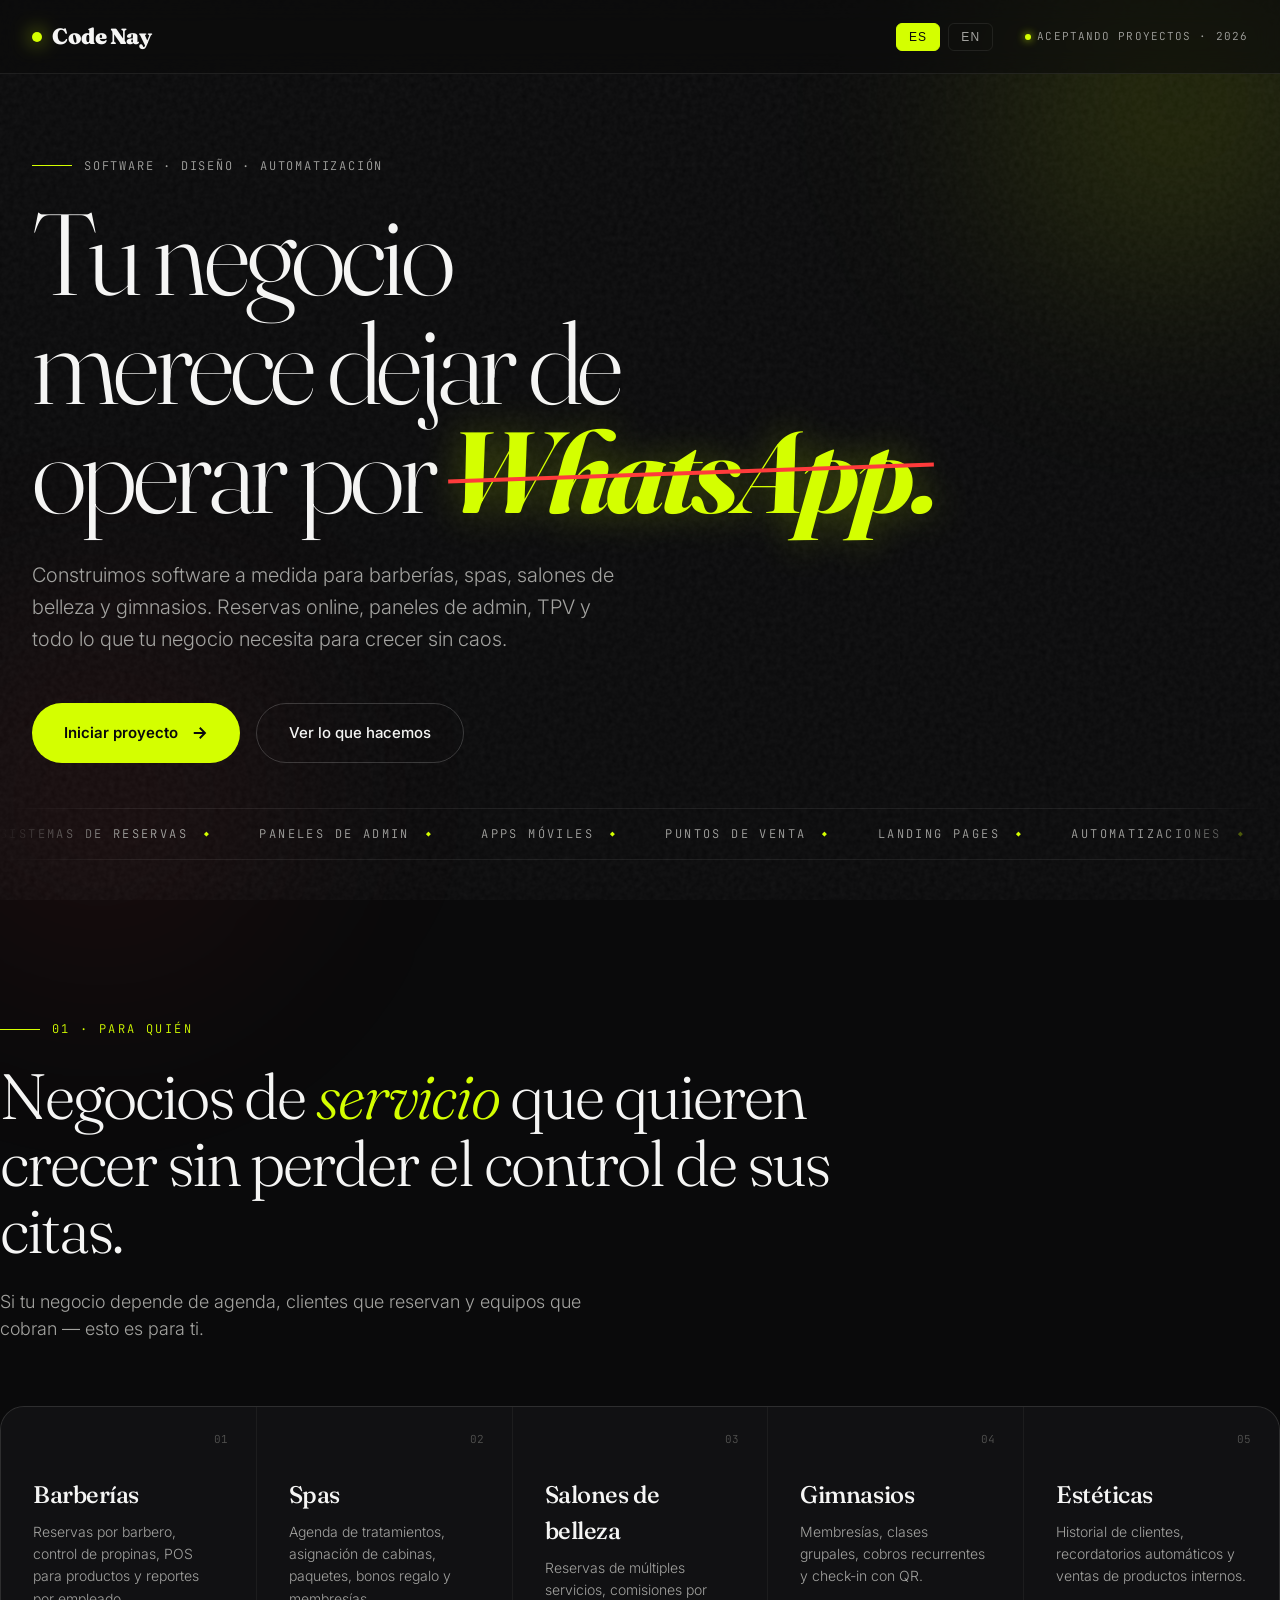
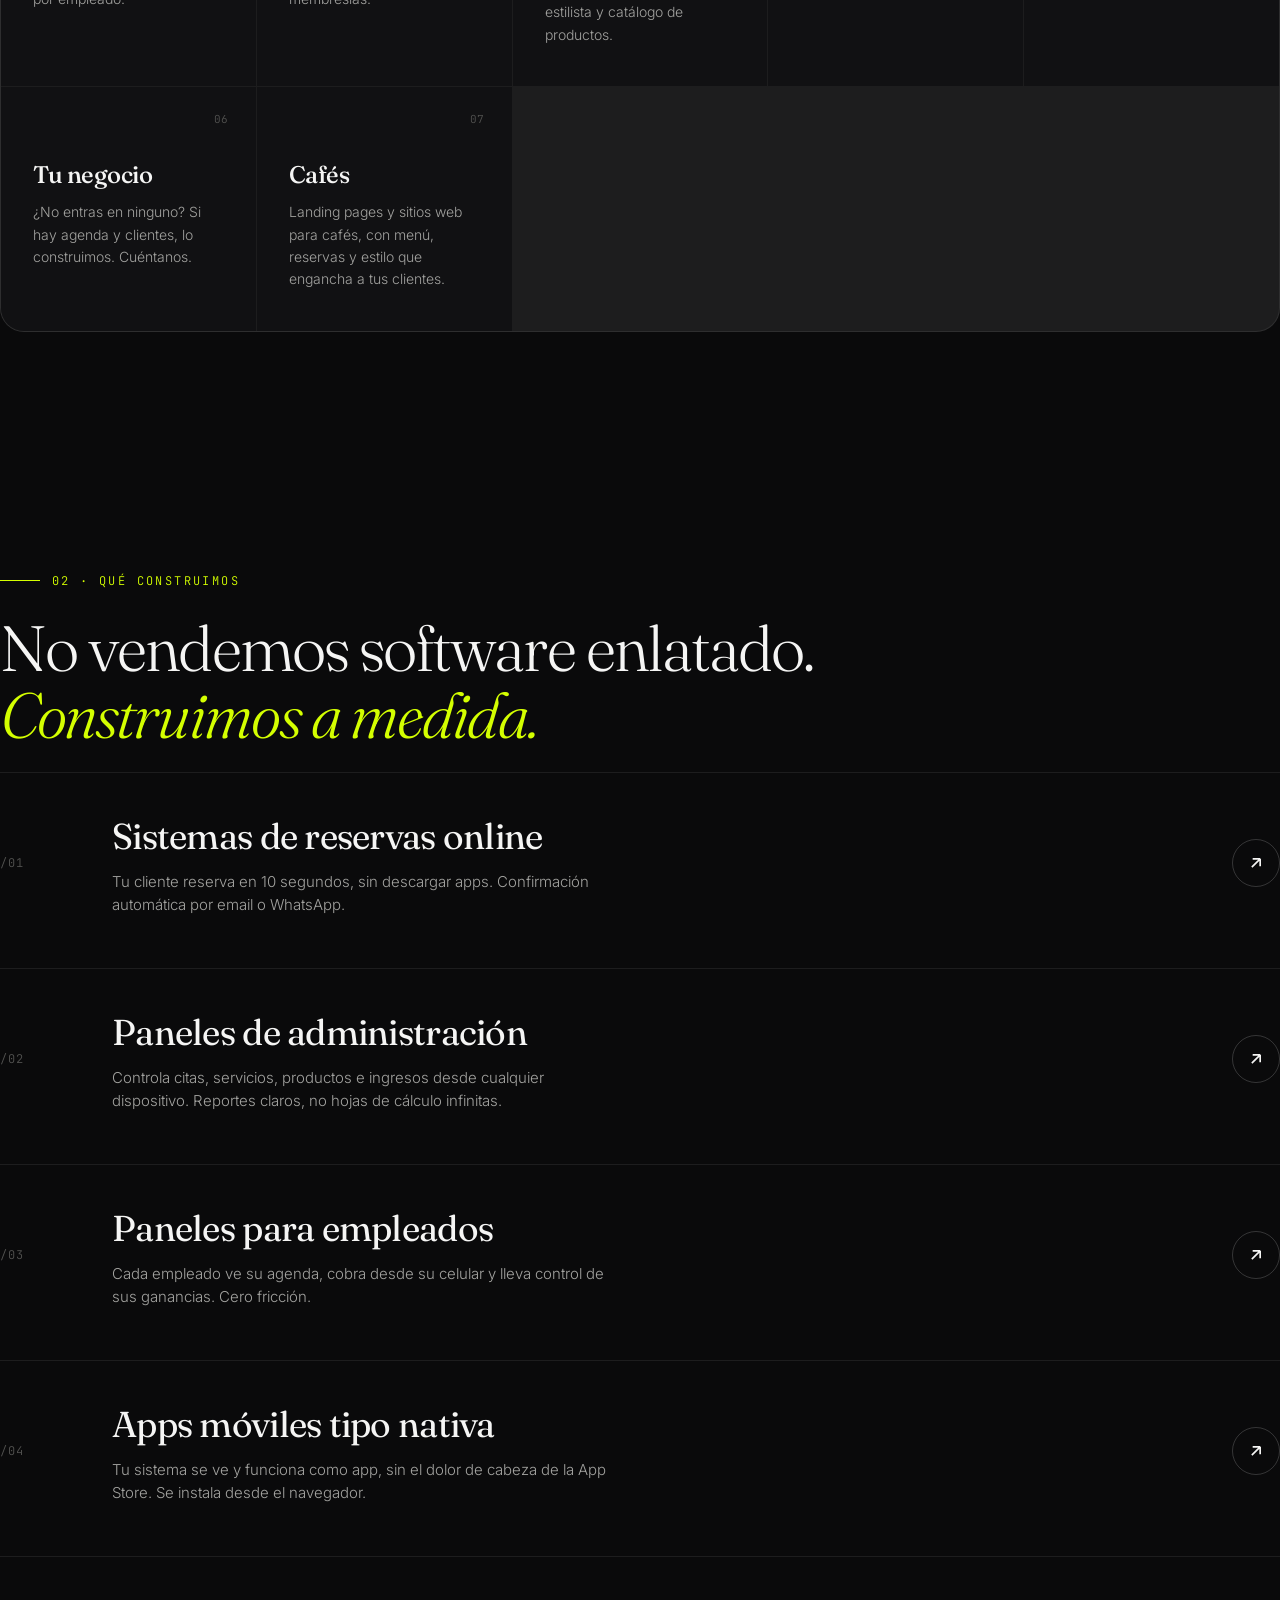
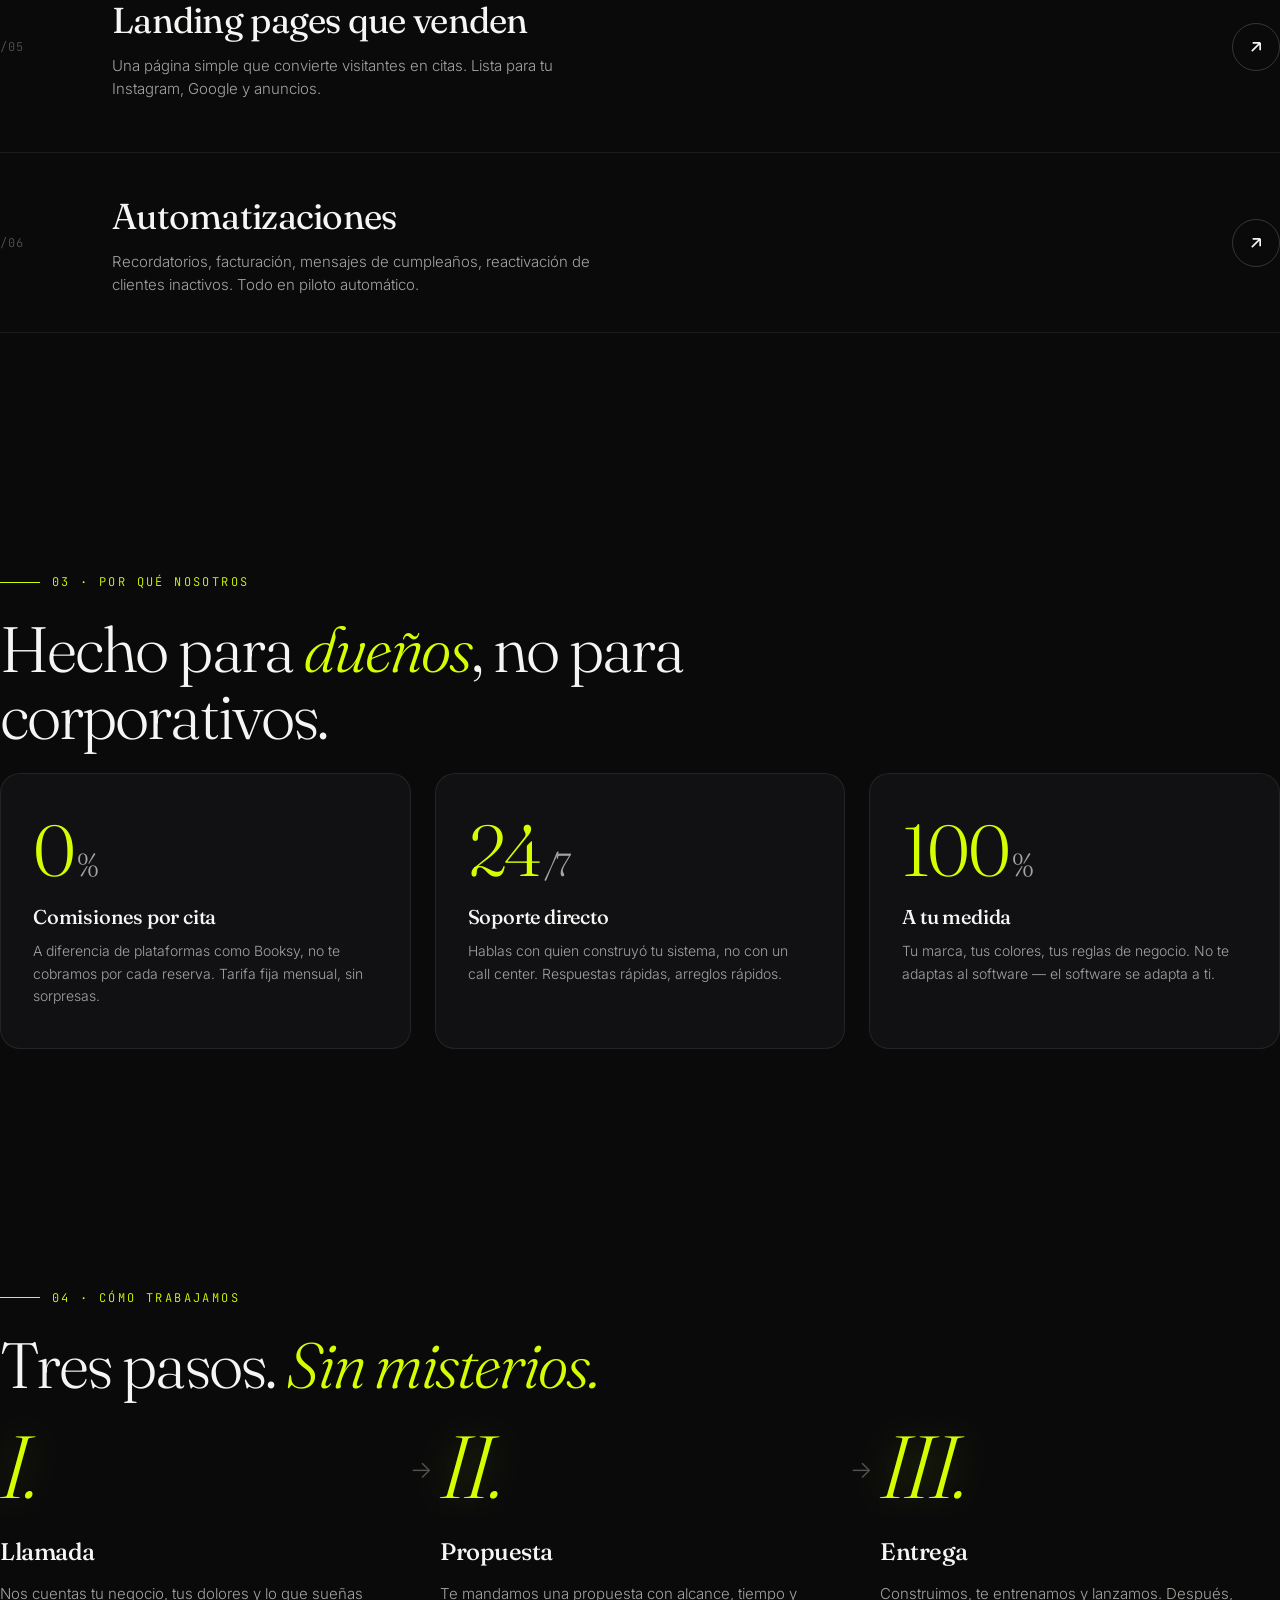
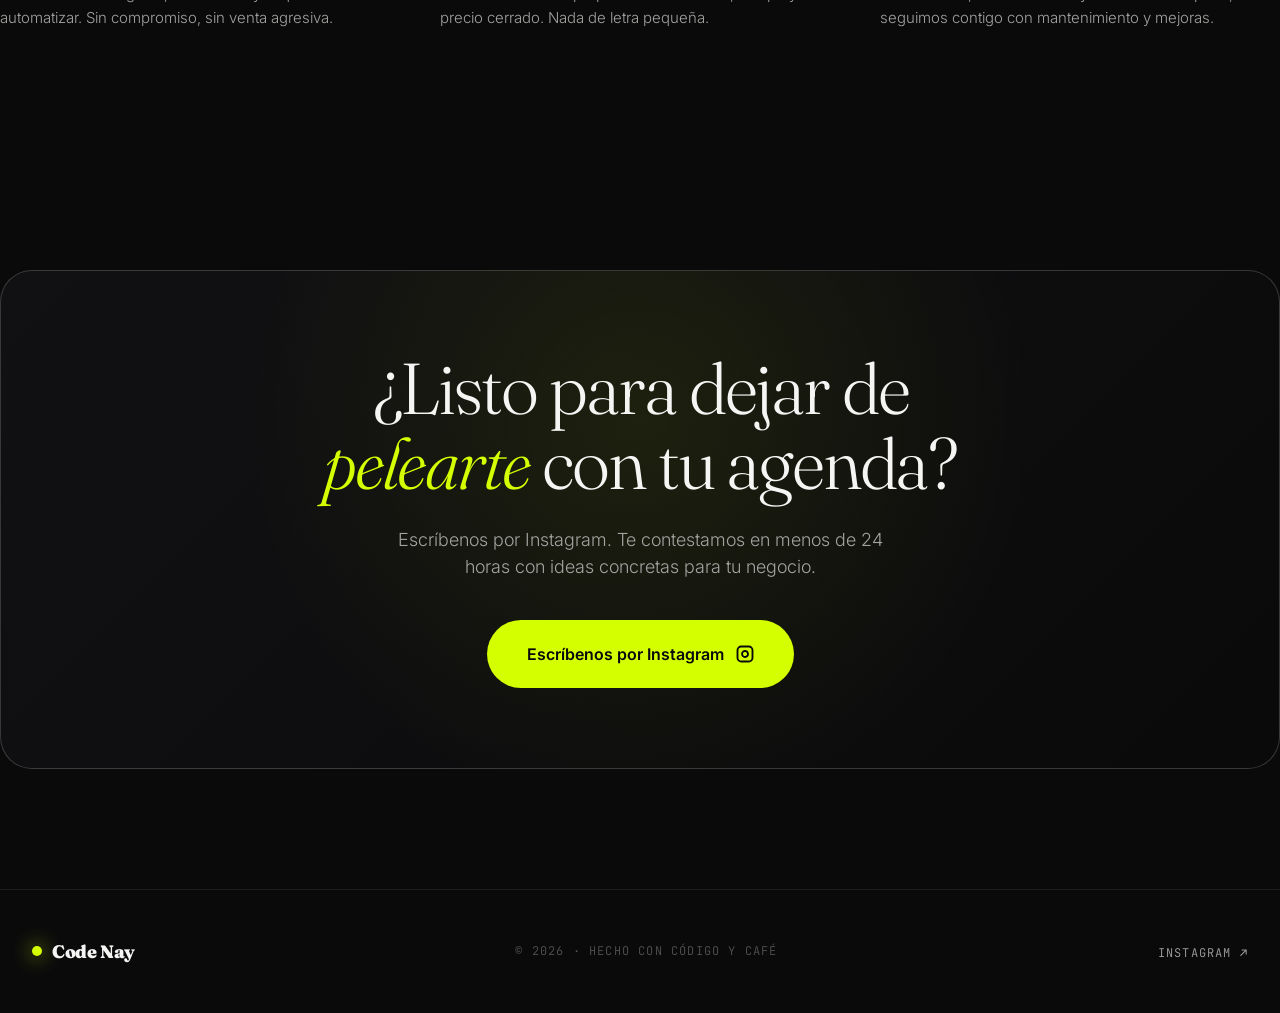
==== index.html @ f97a7787 "Agregar favicon" ====
<!DOCTYPE html>
<html lang="es">
<head>
<meta charset="UTF-8">
<meta name="viewport" content="width=device-width, initial-scale=1.0">
<meta name="description" content="Code Nay — Software a medida para barberías, spas, salones de belleza y gimnasios. Sistemas de reservas, paneles de admin y apps móviles.">
<link rel="icon" href="favicon.png" type="image/png">
<title>Code Nay — Software para tu negocio</title>

<!-- Fuentes distintivas -->
<link rel="preconnect" href="https://fonts.googleapis.com">
<link rel="preconnect" href="https://fonts.gstatic.com" crossorigin>
<link href="https://fonts.googleapis.com/css2?family=Fraunces:ital,opsz,wght@0,9..144,300;0,9..144,500;0,9..144,700;0,9..144,900;1,9..144,500&family=JetBrains+Mono:wght@400;500;700&family=Inter:wght@300;400;500;600&display=swap" rel="stylesheet">
<link rel="stylesheet" href="styles.css">
</head>
<body>

<div class="glow glow-1"></div>
<div class="glow glow-2"></div>

<!-- NAV -->
<nav>
  <div class="logo">
    <span class="logo-dot"></span>
    Code Nay
  </div>
  <div class="nav-actions">
    <div class="lang-toggle">
      <button class="lang-btn active" data-lang="es">ES</button>
      <button class="lang-btn" data-lang="en">EN</button>
    </div>
    <div class="nav-tag">
      <span class="status"></span><span data-i18n="nav.status">Aceptando proyectos</span> · 2026
    </div>
  </div>
</nav>

<!-- HERO -->
<section class="hero wrap">
  <div class="hero-meta" data-i18n="hero.meta">Software · Diseño · Automatización</div>
  <h1 data-i18n="hero.title">
    Tu negocio<br>
    merece dejar de<br>
    <span class="strike">WhatsApp</span> <em>operar por</em>
  </h1>
  <p class="hero-sub" data-i18n="hero.subtitle">
    Construimos software a medida para barberías, spas, salones de belleza y gimnasios. Reservas online, paneles de admin, TPV y todo lo que tu negocio necesita para crecer sin caos.
  </p>
  <div class="hero-cta">
    <a href="https://instagram.com/code.nay_" target="_blank" rel="noopener" class="btn-primary">
      <span data-i18n="hero.cta1">Iniciar proyecto</span>
      <svg viewBox="0 0 24 24" fill="none" stroke="currentColor" stroke-width="2.5">
        <path d="M5 12h14M13 5l7 7-7 7"/>
      </svg>
    </a>
    <a href="#services" class="btn-secondary" data-i18n="hero.cta2">
      Ver lo que hacemos
    </a>
  </div>

  <div class="ticker">
    <div class="ticker-track">
      <span data-i18n="ticker.1">Sistemas de reservas</span>
      <span data-i18n="ticker.2">Paneles de admin</span>
      <span data-i18n="ticker.3">Apps móviles</span>
      <span data-i18n="ticker.4">Puntos de venta</span>
      <span data-i18n="ticker.5">Landing pages</span>
      <span data-i18n="ticker.6">Automatizaciones</span>
      <span data-i18n="ticker.7">Integraciones</span>
      <span data-i18n="ticker.1">Sistemas de reservas</span>
      <span data-i18n="ticker.2">Paneles de admin</span>
      <span data-i18n="ticker.3">Apps móviles</span>
      <span data-i18n="ticker.4">Puntos de venta</span>
      <span data-i18n="ticker.5">Landing pages</span>
      <span data-i18n="ticker.6">Automatizaciones</span>
      <span data-i18n="ticker.7">Integraciones</span>
    </div>
  </div>
</section>

<!-- WHO WE SERVE -->
<section class="section wrap reveal" id="who">
  <div class="section-tag" data-i18n="sections.tag1">01 · Para quién</div>
  <h2 data-i18n="serve.title">Negocios de <em>servicio</em> que quieren crecer sin perder el control de sus citas.</h2>
  <p class="section-desc" data-i18n="serve.subtitle">Si tu negocio depende de agenda, clientes que reservan y equipos que cobran — esto es para ti.</p>

  <div class="serve-grid">
    <div class="serve-card">
      <div class="serve-num">01</div>
      <div class="serve-icon"></div>
      <h3 data-i18n="serve.cards.0.title">Barberías</h3>
      <p data-i18n="serve.cards.0.desc">Reservas por barbero, control de propinas, POS para productos y reportes por empleado.</p>
    </div>
    <div class="serve-card">
      <div class="serve-num">02</div>
      <div class="serve-icon"></div>
      <h3 data-i18n="serve.cards.1.title">Spas</h3>
      <p data-i18n="serve.cards.1.desc">Agenda de tratamientos, asignación de cabinas, paquetes, bonos regalo y membresías.</p>
    </div>
    <div class="serve-card">
      <div class="serve-num">03</div>
      <div class="serve-icon"></div>
      <h3 data-i18n="serve.cards.2.title">Salones de belleza</h3>
      <p data-i18n="serve.cards.2.desc">Reservas de múltiples servicios, comisiones por estilista y catálogo de productos.</p>
    </div>
    <div class="serve-card">
      <div class="serve-num">04</div>
      <div class="serve-icon"></div>
      <h3 data-i18n="serve.cards.3.title">Gimnasios</h3>
      <p data-i18n="serve.cards.3.desc">Membresías, clases grupales, cobros recurrentes y check-in con QR.</p>
    </div>
    <div class="serve-card">
      <div class="serve-num">05</div>
      <div class="serve-icon"></div>
      <h3 data-i18n="serve.cards.4.title">Estéticas</h3>
      <p data-i18n="serve.cards.4.desc">Historial de clientes, recordatorios automáticos y ventas de productos internos.</p>
    </div>
    <div class="serve-card">
      <div class="serve-num">06</div>
      <div class="serve-icon"></div>
      <h3 data-i18n="serve.cards.5.title">Tu negocio</h3>
      <p data-i18n="serve.cards.5.desc">¿No entras en ninguno? Si hay agenda y clientes, lo construimos. Cuéntanos.</p>
    </div>
    <div class="serve-card">
      <div class="serve-num">07</div>
      <div class="serve-icon"></div>
      <h3 data-i18n="serve.cards.6.title">Cafés</h3>
      <p data-i18n="serve.cards.6.desc">Landing pages y sitios web para cafés, con menú, reservas y estilo que engancha a tus clientes.</p>
    </div>
  </div>
</section>

<!-- WHAT WE BUILD -->
<section class="section wrap reveal" id="services">
  <div class="section-tag" data-i18n="sections.tag2">02 · Qué construimos</div>
  <h2 data-i18n="services.title">No vendemos software enlatado. <em>Construimos a medida.</em></h2>

  <div class="services">
    <div class="service-row">
      <div class="service-num">/01</div>
      <div class="service-content">
        <h3 data-i18n="services.items.0.title">Sistemas de reservas online</h3>
        <p data-i18n="services.items.0.desc">Tu cliente reserva en 10 segundos, sin descargar apps. Confirmación automática por email o WhatsApp.</p>
      </div>
      <div class="service-arrow">
        <svg width="20" height="20" viewBox="0 0 24 24" fill="none" stroke="currentColor" stroke-width="2"><path d="M7 17L17 7M17 7H8M17 7v9"/></svg>
      </div>
    </div>

    <div class="service-row">
      <div class="service-num">/02</div>
      <div class="service-content">
        <h3 data-i18n="services.items.1.title">Paneles de administración</h3>
        <p data-i18n="services.items.1.desc">Controla citas, servicios, productos e ingresos desde cualquier dispositivo. Reportes claros, no hojas de cálculo infinitas.</p>
      </div>
      <div class="service-arrow">
        <svg width="20" height="20" viewBox="0 0 24 24" fill="none" stroke="currentColor" stroke-width="2"><path d="M7 17L17 7M17 7H8M17 7v9"/></svg>
      </div>
    </div>

    <div class="service-row">
      <div class="service-num">/03</div>
      <div class="service-content">
        <h3 data-i18n="services.items.2.title">Paneles para empleados</h3>
        <p data-i18n="services.items.2.desc">Cada empleado ve su agenda, cobra desde su celular y lleva control de sus ganancias. Cero fricción.</p>
      </div>
      <div class="service-arrow">
        <svg width="20" height="20" viewBox="0 0 24 24" fill="none" stroke="currentColor" stroke-width="2"><path d="M7 17L17 7M17 7H8M17 7v9"/></svg>
      </div>
    </div>

    <div class="service-row">
      <div class="service-num">/04</div>
      <div class="service-content">
        <h3 data-i18n="services.items.3.title">Apps móviles tipo nativa</h3>
        <p data-i18n="services.items.3.desc">Tu sistema se ve y funciona como app, sin el dolor de cabeza de la App Store. Se instala desde el navegador.</p>
      </div>
      <div class="service-arrow">
        <svg width="20" height="20" viewBox="0 0 24 24" fill="none" stroke="currentColor" stroke-width="2"><path d="M7 17L17 7M17 7H8M17 7v9"/></svg>
      </div>
    </div>

    <div class="service-row">
      <div class="service-num">/05</div>
      <div class="service-content">
        <h3 data-i18n="services.items.4.title">Landing pages que venden</h3>
        <p data-i18n="services.items.4.desc">Una página simple que convierte visitantes en citas. Lista para tu Instagram, Google y anuncios.</p>
      </div>
      <div class="service-arrow">
        <svg width="20" height="20" viewBox="0 0 24 24" fill="none" stroke="currentColor" stroke-width="2"><path d="M7 17L17 7M17 7H8M17 7v9"/></svg>
      </div>
    </div>

    <div class="service-row">
      <div class="service-num">/06</div>
      <div class="service-content">
        <h3 data-i18n="services.items.5.title">Automatizaciones</h3>
        <p data-i18n="services.items.5.desc">Recordatorios, facturación, mensajes de cumpleaños, reactivación de clientes inactivos. Todo en piloto automático.</p>
      </div>
      <div class="service-arrow">
        <svg width="20" height="20" viewBox="0 0 24 24" fill="none" stroke="currentColor" stroke-width="2"><path d="M7 17L17 7M17 7H8M17 7v9"/></svg>
      </div>
    </div>
  </div>
</section>

<!-- WHY US -->
<section class="section wrap reveal">
  <div class="section-tag" data-i18n="sections.tag3">03 · Por qué nosotros</div>
  <h2 data-i18n="why.title">Hecho para <em>dueños</em>, no para corporativos.</h2>

  <div class="why-grid">
    <div class="why-card">
      <div class="why-stat">0<span>%</span></div>
      <h3 data-i18n="why.items.0.title">Comisiones por cita</h3>
      <p data-i18n="why.items.0.desc">A diferencia de plataformas como Booksy, no te cobramos por cada reserva. Tarifa fija mensual, sin sorpresas.</p>
    </div>
    <div class="why-card">
      <div class="why-stat">24<span>/7</span></div>
      <h3 data-i18n="why.items.1.title">Soporte directo</h3>
      <p data-i18n="why.items.1.desc">Hablas con quien construyó tu sistema, no con un call center. Respuestas rápidas, arreglos rápidos.</p>
    </div>
    <div class="why-card">
      <div class="why-stat">100<span>%</span></div>
      <h3 data-i18n="why.items.2.title">A tu medida</h3>
      <p data-i18n="why.items.2.desc">Tu marca, tus colores, tus reglas de negocio. No te adaptas al software — el software se adapta a ti.</p>
    </div>
  </div>
</section>

<!-- PROCESS -->
<section class="section wrap reveal">
  <div class="section-tag" data-i18n="sections.tag4">04 · Cómo trabajamos</div>
  <h2 data-i18n="process.title">Tres pasos. <em>Sin misterios.</em></h2>

  <div class="process">
    <div class="process-step">
      <div class="process-num">I.</div>
      <h3 data-i18n="process.items.0.title">Llamada</h3>
      <p data-i18n="process.items.0.desc">Nos cuentas tu negocio, tus dolores y lo que sueñas automatizar. Sin compromiso, sin venta agresiva.</p>
    </div>
    <div class="process-step">
      <div class="process-num">II.</div>
      <h3 data-i18n="process.items.1.title">Propuesta</h3>
      <p data-i18n="process.items.1.desc">Te mandamos una propuesta con alcance, tiempo y precio cerrado. Nada de letra pequeña.</p>
    </div>
    <div class="process-step">
      <div class="process-num">III.</div>
      <h3 data-i18n="process.items.2.title">Entrega</h3>
      <p data-i18n="process.items.2.desc">Construimos, te entrenamos y lanzamos. Después, seguimos contigo con mantenimiento y mejoras.</p>
    </div>
  </div>
</section>

<!-- CTA -->
<section class="cta-section wrap reveal">
  <div class="cta-wrap">
    <h2 data-i18n="cta.title">¿Listo para dejar de<br><em>pelearte</em> con tu agenda?</h2>
    <p data-i18n="cta.subtitle">Escríbenos por Instagram. Te contestamos en menos de 24 horas con ideas concretas para tu negocio.</p>
    <a href="https://instagram.com/code.nay_" target="_blank" rel="noopener" class="btn-primary">
      <span data-i18n="cta.button">Escríbenos por Instagram</span>
      <svg viewBox="0 0 24 24" fill="none" stroke="currentColor" stroke-width="2.5">
        <rect x="2" y="2" width="20" height="20" rx="5"/>
        <path d="M16 11.37A4 4 0 1 1 12.63 8 4 4 0 0 1 16 11.37z"/>
        <line x1="17.5" y1="6.5" x2="17.51" y2="6.5"/>
      </svg>
    </a>
  </div>
</section>

<!-- FOOTER -->
<footer>
  <div class="logo">
    <span class="logo-dot"></span>
    Code Nay
  </div>
  <div class="footer-meta" data-i18n="footer.meta">© 2026 · Hecho con código y café</div>
  <div class="footer-social">
    <a href="https://instagram.com/code.nay_" target="_blank" rel="noopener" data-i18n="footer.instagram">Instagram ↗</a>
  </div>
</footer>

<script src="translations.js"></script>

<script>
  // Scroll reveal
  const observer = new IntersectionObserver((entries) => {
    entries.forEach(entry => {
      if (entry.isIntersecting) {
        entry.target.classList.add('visible');
      }
    });
  }, { threshold: 0.1 });

  document.querySelectorAll('.reveal').forEach(el => observer.observe(el));
</script>

</body>
</html>
---- styles.css ----
:root {
  --bg: #0a0a0b;
  --bg-elev: #111113;
  --ink: #f5f5f4;
  --ink-dim: #a3a3a0;
  --ink-faint: #525250;
  --neon: #d4ff00;
  --neon-soft: #b8e000;
  --accent: #ff3b3b;
  --line: rgba(255,255,255,0.08);
  --line-strong: rgba(255,255,255,0.18);
}

* { margin: 0; padding: 0; box-sizing: border-box; }

html { scroll-behavior: smooth; }

body {
  background: var(--bg);
  color: var(--ink);
  font-family: 'Inter', sans-serif;
  font-weight: 300;
  line-height: 1.5;
  overflow-x: hidden;
  -webkit-font-smoothing: antialiased;
}

/* Noise texture overlay */
body::before {
  content: '';
  position: fixed;
  inset: 0;
  background-image: url("data:image/svg+xml,%3Csvg viewBox='0 0 200 200' xmlns='http://www.w3.org/2000/svg'%3E%3Cfilter id='n'%3E%3CfeTurbulence type='fractalNoise' baseFrequency='0.85' numOctaves='2' stitchTiles='stitch'/%3E%3CfeColorMatrix values='0 0 0 0 1 0 0 0 0 1 0 0 0 0 1 0 0 0 0.08 0'/%3E%3C/filter%3E%3Crect width='100%25' height='100%25' filter='url(%23n)'/%3E%3C/svg%3E");
  pointer-events: none;
  z-index: 1;
  opacity: 0.6;
}

/* Glow accent behind everything */
.glow {
  position: fixed;
  width: 600px;
  height: 600px;
  border-radius: 50%;
  background: radial-gradient(circle, rgba(212,255,0,0.15), transparent 70%);
  filter: blur(80px);
  z-index: 0;
  pointer-events: none;
}
.glow-1 { top: -200px; right: -200px; }
.glow-2 { bottom: -200px; left: -200px; background: radial-gradient(circle, rgba(255,59,59,0.08), transparent 70%); }

/* ============ NAV ============ */
nav {
  position: fixed;
  top: 0;
  left: 0;
  right: 0;
  padding: 20px 32px;
  display: flex;
  justify-content: space-between;
  align-items: center;
  z-index: 100;
  backdrop-filter: blur(12px);
  background: rgba(10,10,11,0.6);
  border-bottom: 1px solid var(--line);
}
.logo {
  font-family: 'Fraunces', serif;
  font-weight: 900;
  font-size: 22px;
  letter-spacing: -0.02em;
  display: flex;
  align-items: center;
  gap: 10px;
}
.logo-dot {
  width: 10px;
  height: 10px;
  background: var(--neon);
  border-radius: 50%;
  box-shadow: 0 0 20px var(--neon);
  animation: pulse 2s ease-in-out infinite;
}
@keyframes pulse {
  0%, 100% { opacity: 1; transform: scale(1); }
  50% { opacity: 0.6; transform: scale(0.85); }
}
.nav-tag {
  font-family: 'JetBrains Mono', monospace;
  font-size: 11px;
  color: var(--ink-dim);
  text-transform: uppercase;
  letter-spacing: 0.1em;
}
.nav-tag .status {
  display: inline-block;
  width: 6px;
  height: 6px;
  border-radius: 50%;
  background: var(--neon);
  margin-right: 6px;
  box-shadow: 0 0 8px var(--neon);
}
.nav-actions {
  display: flex;
  gap: 32px;
  align-items: center;
}

/* ============ CONTAINER ============ */
.wrap {
  max-width: 1280px;
  margin: 0 auto;
  padding: 0 32px;
  position: relative;
  z-index: 2;
}

/* ============ HERO ============ */
.hero {
  min-height: 100vh;
  display: flex;
  flex-direction: column;
  justify-content: center;
  padding-top: 100px;
  padding-bottom: 80px;
  position: relative;
}

.hero-meta {
  font-family: 'JetBrains Mono', monospace;
  font-size: 12px;
  color: var(--ink-dim);
  text-transform: uppercase;
  letter-spacing: 0.15em;
  margin-bottom: 24px;
  display: flex;
  align-items: center;
  gap: 12px;
  opacity: 0;
  animation: fadeUp 0.8s ease 0.1s forwards;
}
.hero-meta::before {
  content: '';
  width: 40px;
  height: 1px;
  background: var(--neon);
}

.hero h1 {
  font-family: 'Fraunces', serif;
  font-weight: 300;
  font-size: clamp(48px, 9vw, 128px);
  line-height: 0.95;
  letter-spacing: -0.04em;
  margin-bottom: 32px;
  opacity: 0;
  animation: fadeUp 0.8s ease 0.2s forwards;
}
.hero h1 em {
  font-style: italic;
  font-weight: 500;
  color: var(--neon);
  text-shadow: 0 0 40px rgba(212,255,0,0.3);
}
.hero h1 .strike {
  position: relative;
  font-weight: 700;
}
.hero h1 .strike::after {
  content: '';
  position: absolute;
  left: 0;
  right: 0;
  top: 50%;
  height: 4px;
  background: var(--accent);
  transform: rotate(-2deg);
  opacity: 0;
  animation: strike 0.6s ease 1.2s forwards;
}
@keyframes strike {
  to { opacity: 1; }
}

.hero-sub {
  font-size: clamp(16px, 1.8vw, 20px);
  color: var(--ink-dim);
  max-width: 600px;
  margin-bottom: 48px;
  line-height: 1.6;
  opacity: 0;
  animation: fadeUp 0.8s ease 0.4s forwards;
}

.hero-cta {
  display: flex;
  gap: 16px;
  flex-wrap: wrap;
  opacity: 0;
  animation: fadeUp 0.8s ease 0.6s forwards;
}

.btn-primary {
  background: var(--neon);
  color: var(--bg);
  padding: 18px 32px;
  border: none;
  font-family: 'Inter', sans-serif;
  font-weight: 600;
  font-size: 15px;
  cursor: pointer;
  text-decoration: none;
  display: inline-flex;
  align-items: center;
  gap: 12px;
  transition: all 0.3s ease;
  border-radius: 999px;
  position: relative;
  overflow: hidden;
}
.btn-primary::after {
  content: '';
  position: absolute;
  inset: 0;
  background: var(--neon-soft);
  transform: translateX(-100%);
  transition: transform 0.3s ease;
  z-index: -1;
}
.btn-primary:hover {
  box-shadow: 0 0 40px rgba(212,255,0,0.5);
  transform: translateY(-2px);
}
.btn-primary svg {
  width: 18px;
  height: 18px;
  transition: transform 0.3s;
}
.btn-primary:hover svg {
  transform: translateX(4px);
}

.btn-secondary {
  background: transparent;
  color: var(--ink);
  padding: 18px 32px;
  border: 1px solid var(--line-strong);
  font-family: 'Inter', sans-serif;
  font-weight: 500;
  font-size: 15px;
  cursor: pointer;
  text-decoration: none;
  display: inline-flex;
  align-items: center;
  gap: 10px;
  transition: all 0.3s ease;
  border-radius: 999px;
}
.btn-secondary:hover {
  border-color: var(--neon);
  color: var(--neon);
}

/* Ticker at bottom of hero */
.ticker {
  position: absolute;
  bottom: 40px;
  left: 0;
  right: 0;
  overflow: hidden;
  border-top: 1px solid var(--line);
  border-bottom: 1px solid var(--line);
  padding: 16px 0;
  font-family: 'JetBrains Mono', monospace;
  font-size: 12px;
  text-transform: uppercase;
  letter-spacing: 0.2em;
  color: var(--ink-dim);
  mask: linear-gradient(90deg, transparent, black 10%, black 90%, transparent);
}
.ticker-track {
  display: flex;
  gap: 48px;
  white-space: nowrap;
  animation: tick 40s linear infinite;
}
.ticker-track span {
  display: inline-flex;
  align-items: center;
  gap: 16px;
}
.ticker-track span::after {
  content: '◆';
  color: var(--neon);
  font-size: 8px;
}
@keyframes tick {
  to { transform: translateX(-50%); }
}

@keyframes fadeUp {
  from { opacity: 0; transform: translateY(24px); }
  to { opacity: 1; transform: translateY(0); }
}

/* ============ SECTION HEADERS ============ */
.section {
  padding: 120px 0;
  position: relative;
}
.section-tag {
  font-family: 'JetBrains Mono', monospace;
  font-size: 12px;
  color: var(--neon);
  text-transform: uppercase;
  letter-spacing: 0.2em;
  margin-bottom: 24px;
  display: flex;
  align-items: center;
  gap: 12px;
}
.section-tag::before {
  content: '';
  width: 40px;
  height: 1px;
  background: var(--neon);
}
.section h2 {
  font-family: 'Fraunces', serif;
  font-weight: 300;
  font-size: clamp(36px, 5vw, 64px);
  line-height: 1.05;
  letter-spacing: -0.03em;
  margin-bottom: 24px;
  max-width: 900px;
}
.section h2 em {
  font-style: italic;
  color: var(--neon);
}
.section-desc {
  font-size: 18px;
  color: var(--ink-dim);
  max-width: 600px;
  margin-bottom: 64px;
}

/* ============ WHO WE SERVE ============ */
.serve-grid {
  display: grid;
  grid-template-columns: repeat(auto-fit, minmax(220px, 1fr));
  gap: 1px;
  background: var(--line);
  border: 1px solid var(--line);
  border-radius: 24px;
  overflow: hidden;
}
.serve-card {
  background: var(--bg-elev);
  padding: 40px 32px;
  position: relative;
  transition: all 0.4s ease;
  cursor: default;
}
.serve-card:hover {
  background: #18181a;
}
.serve-card:hover .serve-icon {
  color: var(--neon);
  transform: scale(1.1) rotate(-5deg);
}
.serve-icon {
  font-size: 42px;
  margin-bottom: 24px;
  transition: all 0.4s ease;
  display: inline-block;
}
.serve-card h3 {
  font-family: 'Fraunces', serif;
  font-weight: 500;
  font-size: 24px;
  margin-bottom: 8px;
  letter-spacing: -0.02em;
}
.serve-card p {
  color: var(--ink-dim);
  font-size: 14px;
  line-height: 1.6;
}
.serve-num {
  position: absolute;
  top: 24px;
  right: 28px;
  font-family: 'JetBrains Mono', monospace;
  font-size: 11px;
  color: var(--ink-faint);
}

/* ============ SERVICES (what we build) ============ */
.services {
  display: grid;
  gap: 16px;
}
.service-row {
  display: grid;
  grid-template-columns: 80px 1fr auto;
  gap: 32px;
  align-items: center;
  padding: 36px 0;
  border-top: 1px solid var(--line);
  transition: all 0.3s ease;
  cursor: default;
  position: relative;
}
.service-row:last-child {
  border-bottom: 1px solid var(--line);
}
.service-row:hover {
  padding-left: 24px;
}
.service-row:hover .service-arrow {
  background: var(--neon);
  color: var(--bg);
  transform: rotate(-45deg) scale(1.1);
}
.service-row:hover h3 {
  color: var(--neon);
}
.service-num {
  font-family: 'JetBrains Mono', monospace;
  font-size: 12px;
  color: var(--ink-faint);
  letter-spacing: 0.1em;
}
.service-content h3 {
  font-family: 'Fraunces', serif;
  font-weight: 400;
  font-size: clamp(24px, 3vw, 36px);
  letter-spacing: -0.02em;
  margin-bottom: 8px;
  transition: color 0.3s ease;
}
.service-content p {
  color: var(--ink-dim);
  font-size: 15px;
  max-width: 500px;
}
.service-arrow {
  width: 48px;
  height: 48px;
  border: 1px solid var(--line-strong);
  border-radius: 50%;
  display: flex;
  align-items: center;
  justify-content: center;
  transition: all 0.3s ease;
  color: var(--ink);
  flex-shrink: 0;
}

/* ============ WHY US ============ */
.why-grid {
  display: grid;
  grid-template-columns: repeat(auto-fit, minmax(280px, 1fr));
  gap: 24px;
}
.why-card {
  background: var(--bg-elev);
  border: 1px solid var(--line);
  border-radius: 20px;
  padding: 40px 32px;
  transition: all 0.4s ease;
  position: relative;
  overflow: hidden;
}
.why-card::before {
  content: '';
  position: absolute;
  top: -50%;
  right: -50%;
  width: 100%;
  height: 100%;
  background: radial-gradient(circle, rgba(212,255,0,0.1), transparent 70%);
  opacity: 0;
  transition: opacity 0.4s ease;
}
.why-card:hover {
  border-color: var(--neon);
  transform: translateY(-4px);
}
.why-card:hover::before {
  opacity: 1;
}
.why-stat {
  font-family: 'Fraunces', serif;
  font-weight: 300;
  font-size: 72px;
  line-height: 1;
  letter-spacing: -0.04em;
  color: var(--neon);
  margin-bottom: 16px;
  position: relative;
  z-index: 1;
}
.why-stat span {
  font-size: 32px;
  color: var(--ink-dim);
  margin-left: 4px;
}
.why-card h3 {
  font-family: 'Fraunces', serif;
  font-weight: 500;
  font-size: 20px;
  margin-bottom: 8px;
  letter-spacing: -0.01em;
  position: relative;
  z-index: 1;
}
.why-card p {
  color: var(--ink-dim);
  font-size: 14px;
  line-height: 1.6;
  position: relative;
  z-index: 1;
}

/* ============ PROCESS ============ */
.process {
  display: grid;
  grid-template-columns: repeat(auto-fit, minmax(260px, 1fr));
  gap: 40px;
  position: relative;
}
.process-step {
  position: relative;
}
.process-num {
  font-family: 'Fraunces', serif;
  font-weight: 300;
  font-style: italic;
  font-size: 88px;
  color: var(--neon);
  line-height: 1;
  margin-bottom: 24px;
  letter-spacing: -0.04em;
  text-shadow: 0 0 40px rgba(212,255,0,0.3);
}
.process-step h3 {
  font-family: 'Fraunces', serif;
  font-weight: 500;
  font-size: 24px;
  margin-bottom: 12px;
  letter-spacing: -0.02em;
}
.process-step p {
  color: var(--ink-dim);
  font-size: 15px;
  line-height: 1.6;
}
.process-step::after {
  content: '→';
  position: absolute;
  right: -32px;
  top: 30px;
  color: var(--ink-faint);
  font-size: 24px;
}
.process-step:last-child::after { display: none; }

/* ============ CTA ============ */
.cta-section {
  padding: 120px 0;
  text-align: center;
  position: relative;
}
.cta-wrap {
  background: linear-gradient(135deg, var(--bg-elev), var(--bg));
  border: 1px solid var(--line-strong);
  border-radius: 32px;
  padding: 80px 40px;
  position: relative;
  overflow: hidden;
}
.cta-wrap::before {
  content: '';
  position: absolute;
  top: -50%;
  left: 50%;
  transform: translateX(-50%);
  width: 800px;
  height: 800px;
  background: radial-gradient(circle, rgba(212,255,0,0.08), transparent 70%);
  pointer-events: none;
}
.cta-wrap h2 {
  font-family: 'Fraunces', serif;
  font-weight: 300;
  font-size: clamp(36px, 6vw, 72px);
  line-height: 1.05;
  letter-spacing: -0.03em;
  margin-bottom: 24px;
  position: relative;
}
.cta-wrap h2 em {
  font-style: italic;
  color: var(--neon);
}
.cta-wrap p {
  color: var(--ink-dim);
  font-size: 18px;
  max-width: 500px;
  margin: 0 auto 40px;
  position: relative;
}
.cta-wrap .btn-primary {
  position: relative;
  font-size: 16px;
  padding: 22px 40px;
}

/* ============ FOOTER ============ */
footer {
  border-top: 1px solid var(--line);
  padding: 48px 32px;
  display: flex;
  justify-content: space-between;
  align-items: center;
  flex-wrap: wrap;
  gap: 24px;
  position: relative;
  z-index: 2;
}
footer .logo {
  font-size: 18px;
}
.footer-meta {
  font-family: 'JetBrains Mono', monospace;
  font-size: 12px;
  color: var(--ink-faint);
  text-transform: uppercase;
  letter-spacing: 0.1em;
}
.footer-social a {
  color: var(--ink-dim);
  text-decoration: none;
  font-family: 'JetBrains Mono', monospace;
  font-size: 12px;
  text-transform: uppercase;
  letter-spacing: 0.1em;
  transition: color 0.3s ease;
}
.footer-social a:hover {
  color: var(--neon);
}

/* ============ RESPONSIVE ============ */
@media (max-width: 768px) {
  nav { padding: 16px 20px; }
  .nav-tag { display: none; }
  .wrap { padding: 0 20px; }
  .section { padding: 80px 0; }
  .hero { padding-top: 80px; }
  .hero-cta { flex-direction: column; align-items: stretch; }
  .btn-primary, .btn-secondary { justify-content: center; }
  .ticker { display: none; }
  .service-row {
    grid-template-columns: 1fr auto;
    gap: 16px;
  }
  .service-num { display: none; }
  .service-row:hover { padding-left: 0; }
  .process-step::after { display: none; }
  .cta-wrap { padding: 60px 24px; }
  footer { flex-direction: column; text-align: center; }
}

/* Scroll reveal */
.reveal {
  opacity: 0;
  transform: translateY(40px);
  transition: opacity 0.8s ease, transform 0.8s ease;
}
.reveal.visible {
  opacity: 1;
  transform: translateY(0);
}

/* ============ LANGUAGE TOGGLE ============ */
.lang-toggle {
  display: flex;
  gap: 8px;
  align-items: center;
}
.lang-btn {
  padding: 6px 12px;
  border: 1px solid var(--line);
  background: transparent;
  color: var(--ink-dim);
  border-radius: 6px;
  cursor: pointer;
  font-size: 12px;
  font-weight: 500;
  text-transform: uppercase;
  letter-spacing: 0.1em;
  transition: all 0.3s ease;
}
.lang-btn:hover {
  border-color: var(--ink);
  color: var(--ink);
}
.lang-btn.active {
  background: var(--neon);
  color: var(--bg);
  border-color: var(--neon);
}
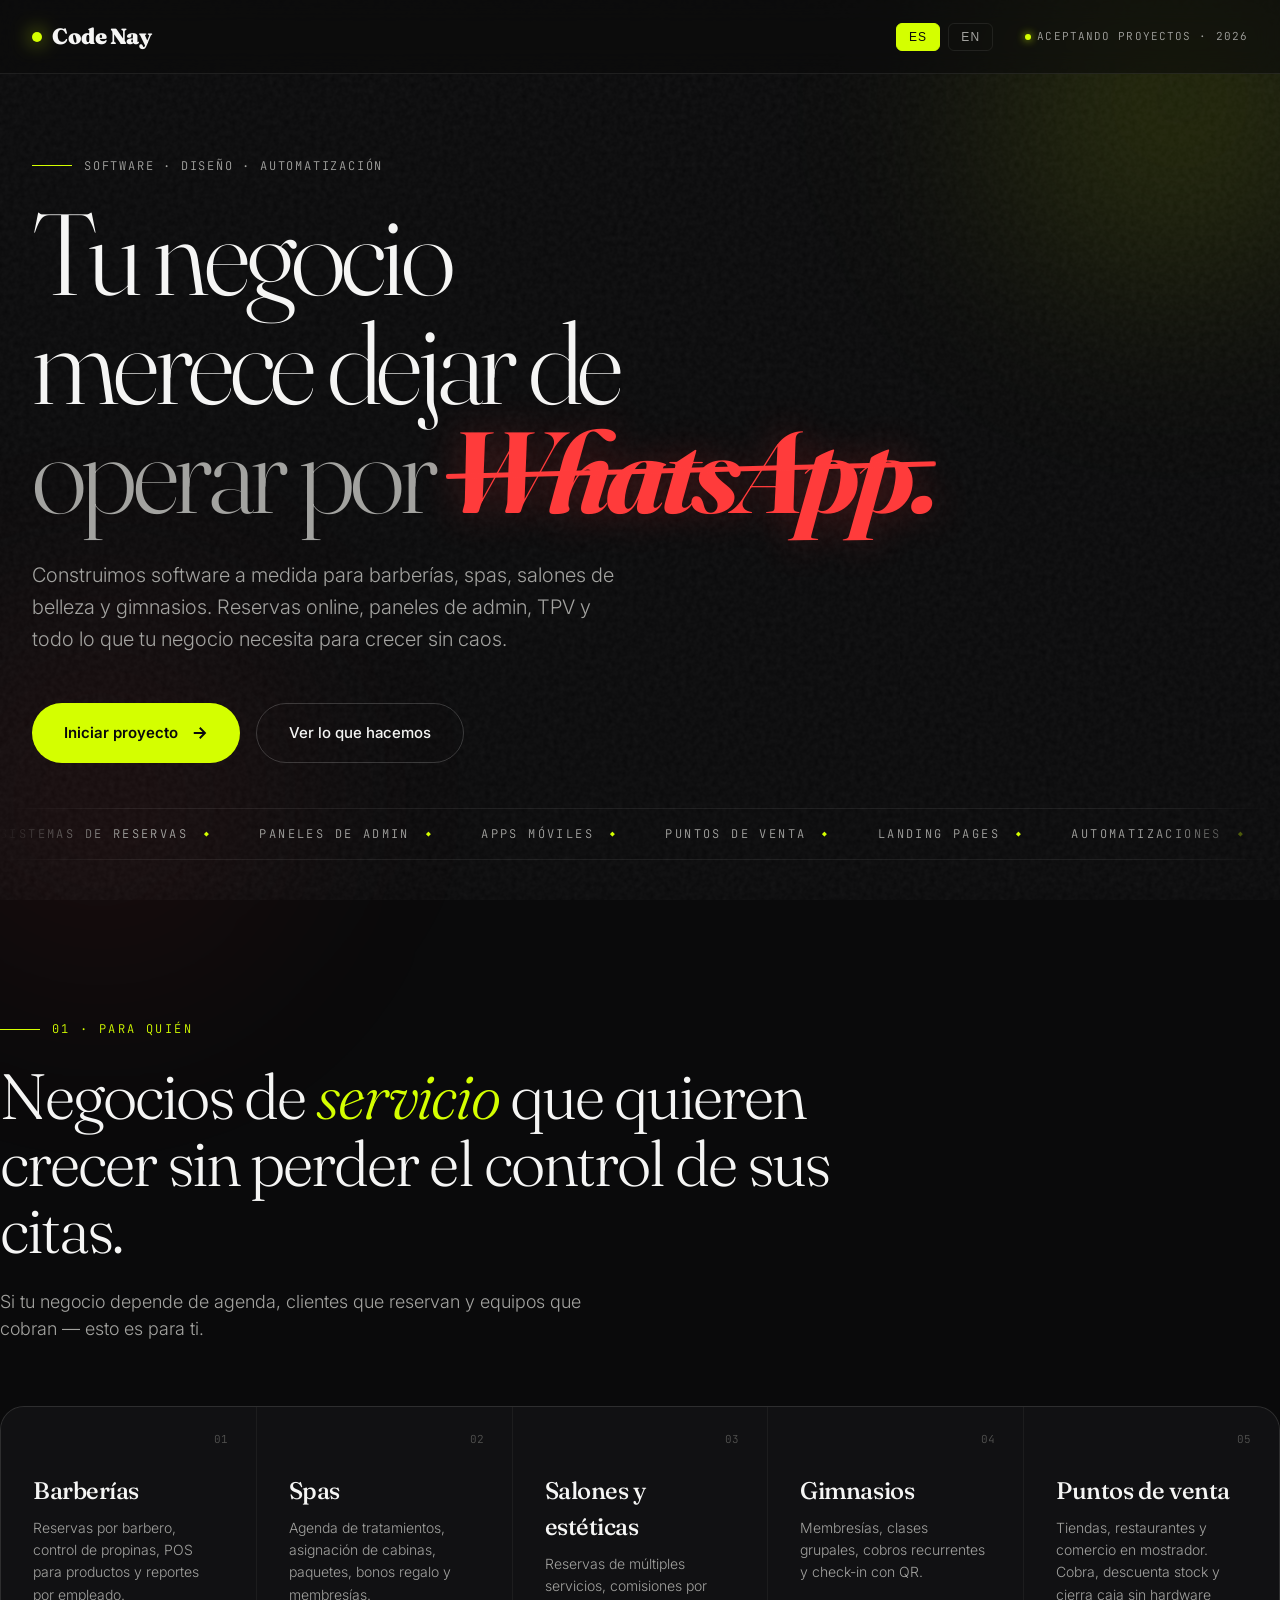
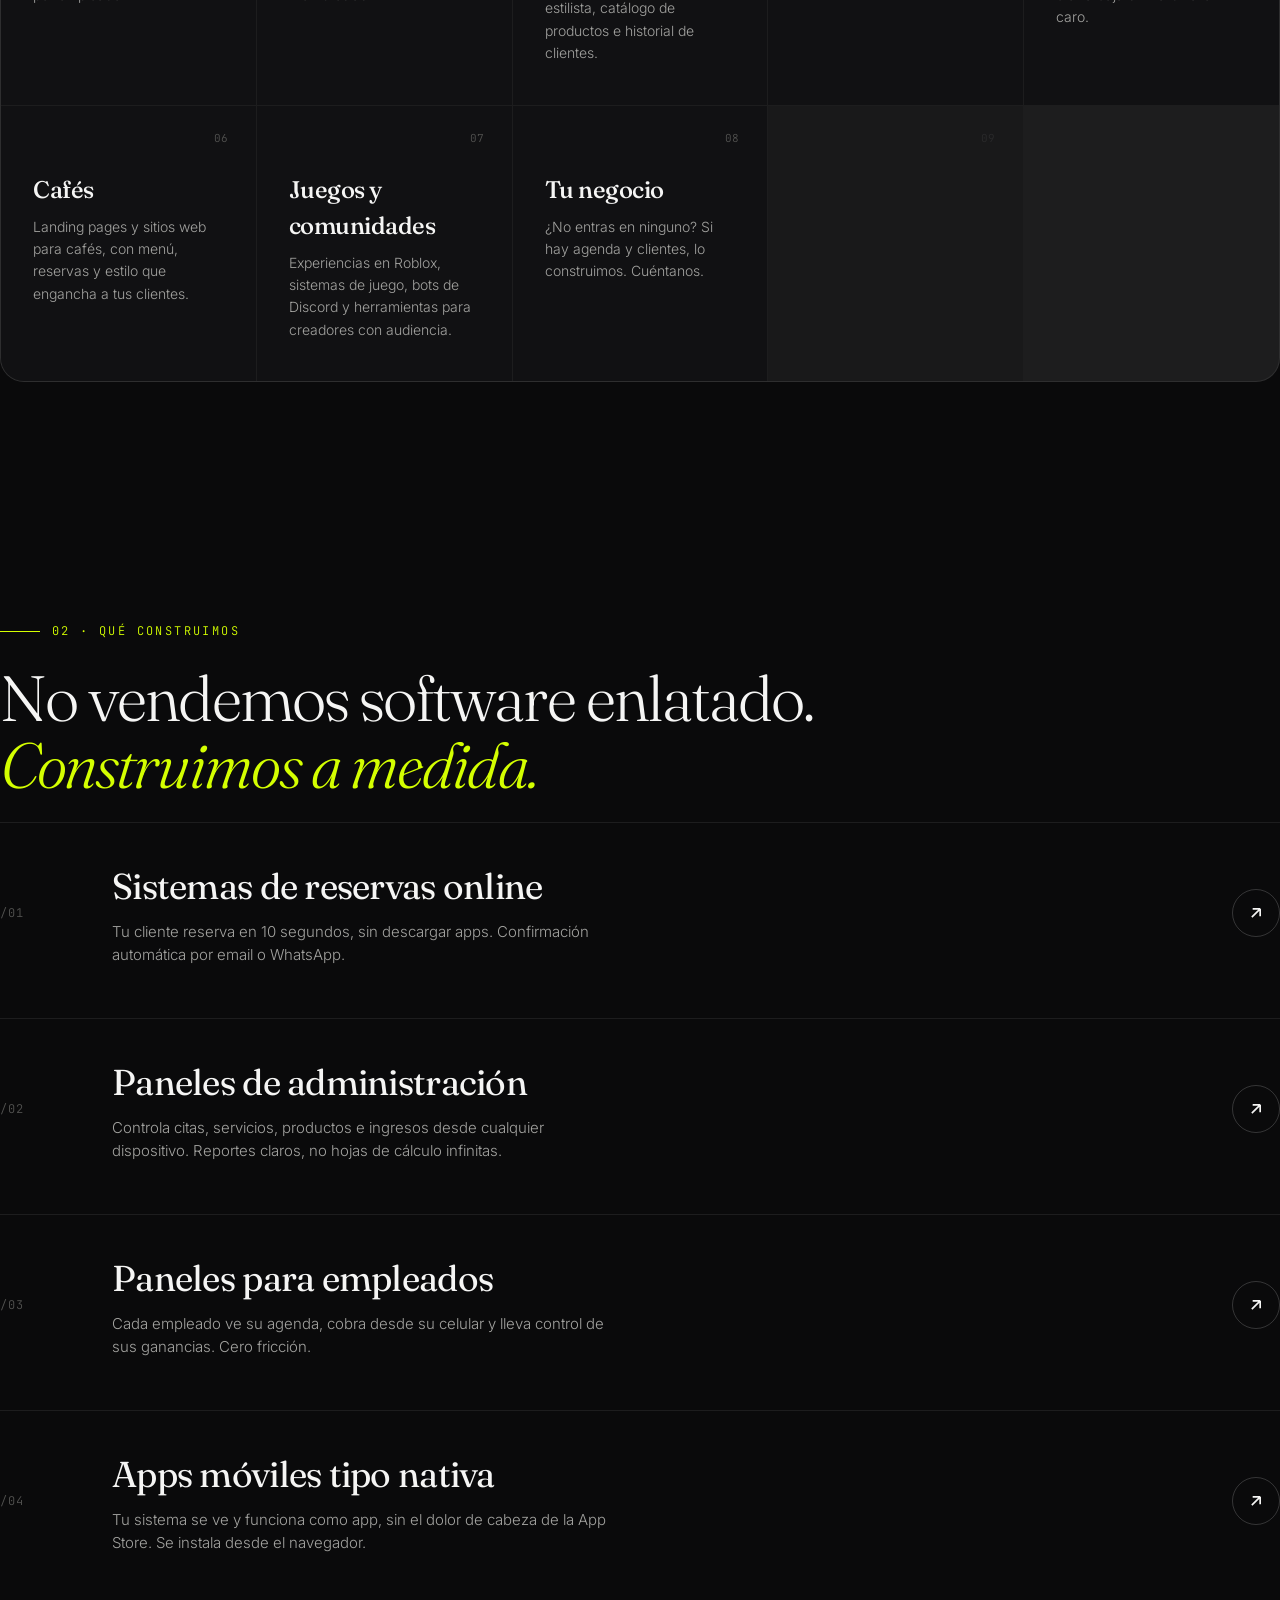
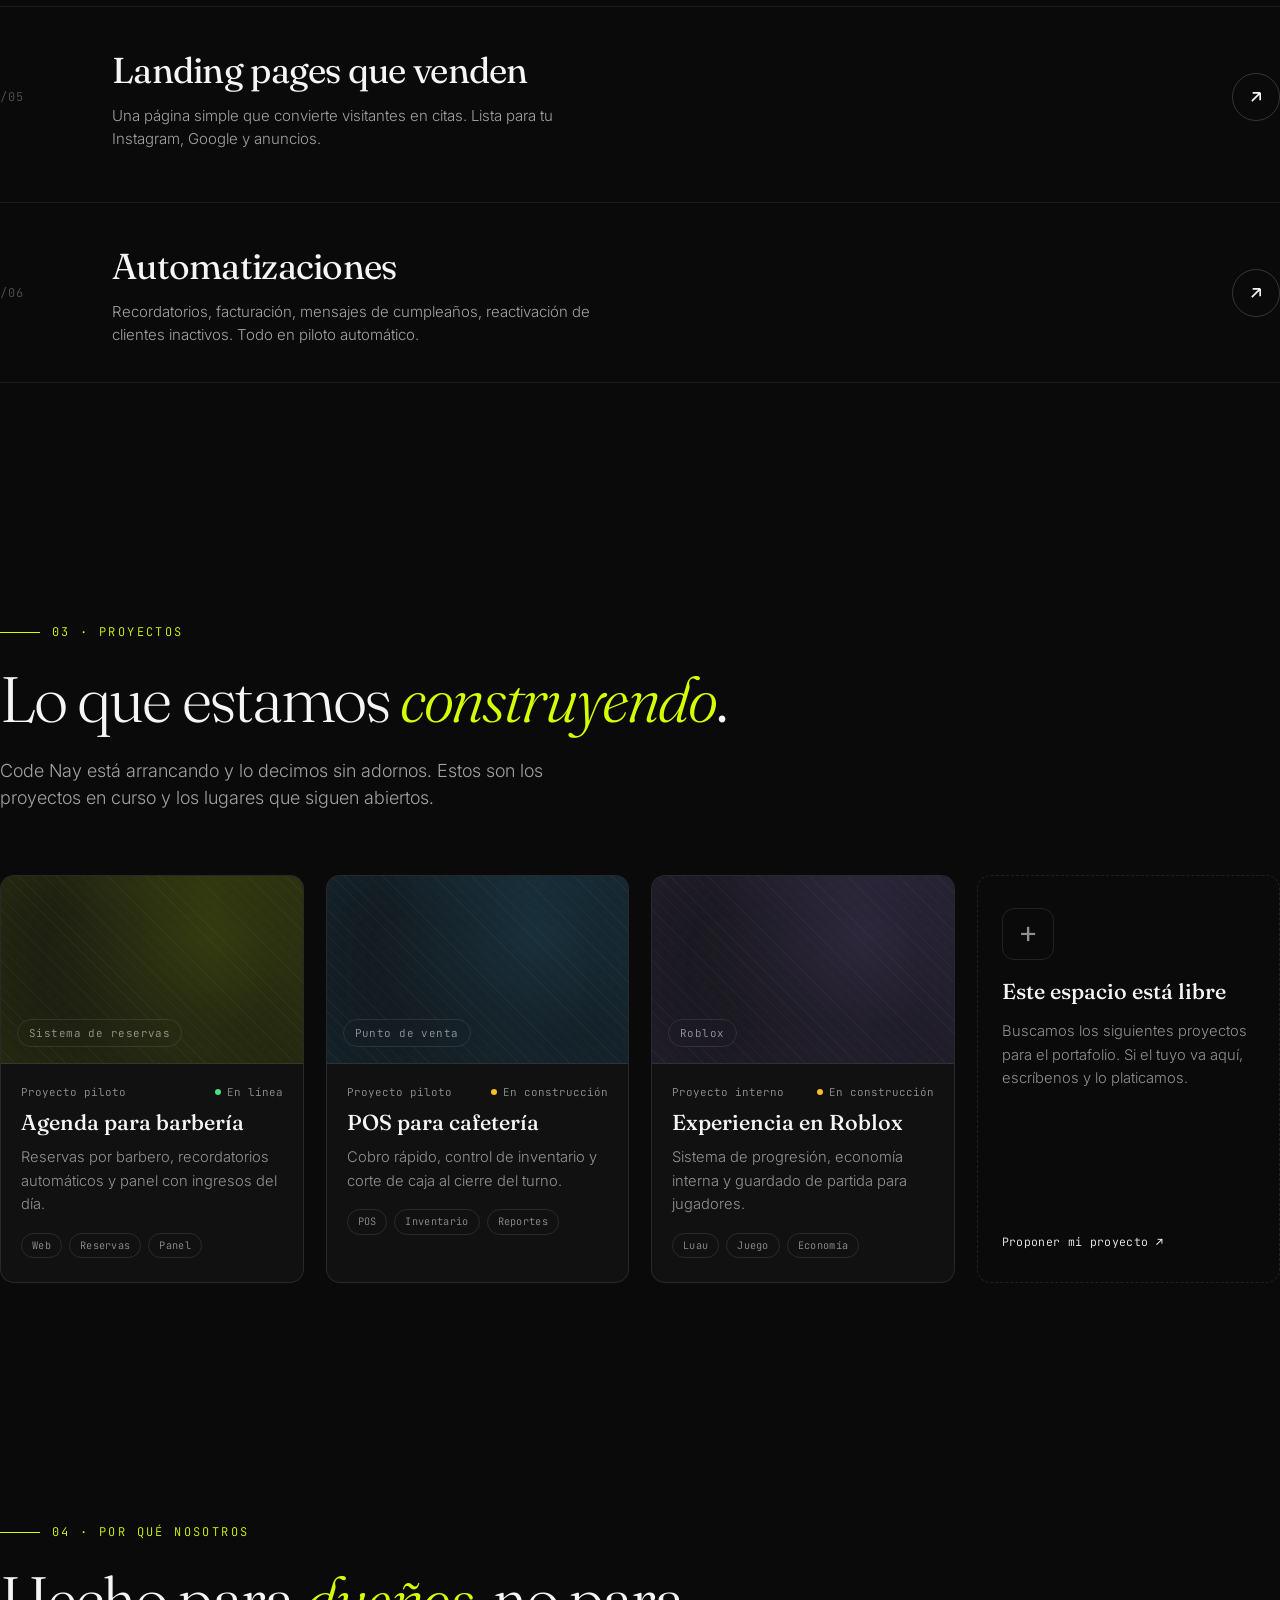
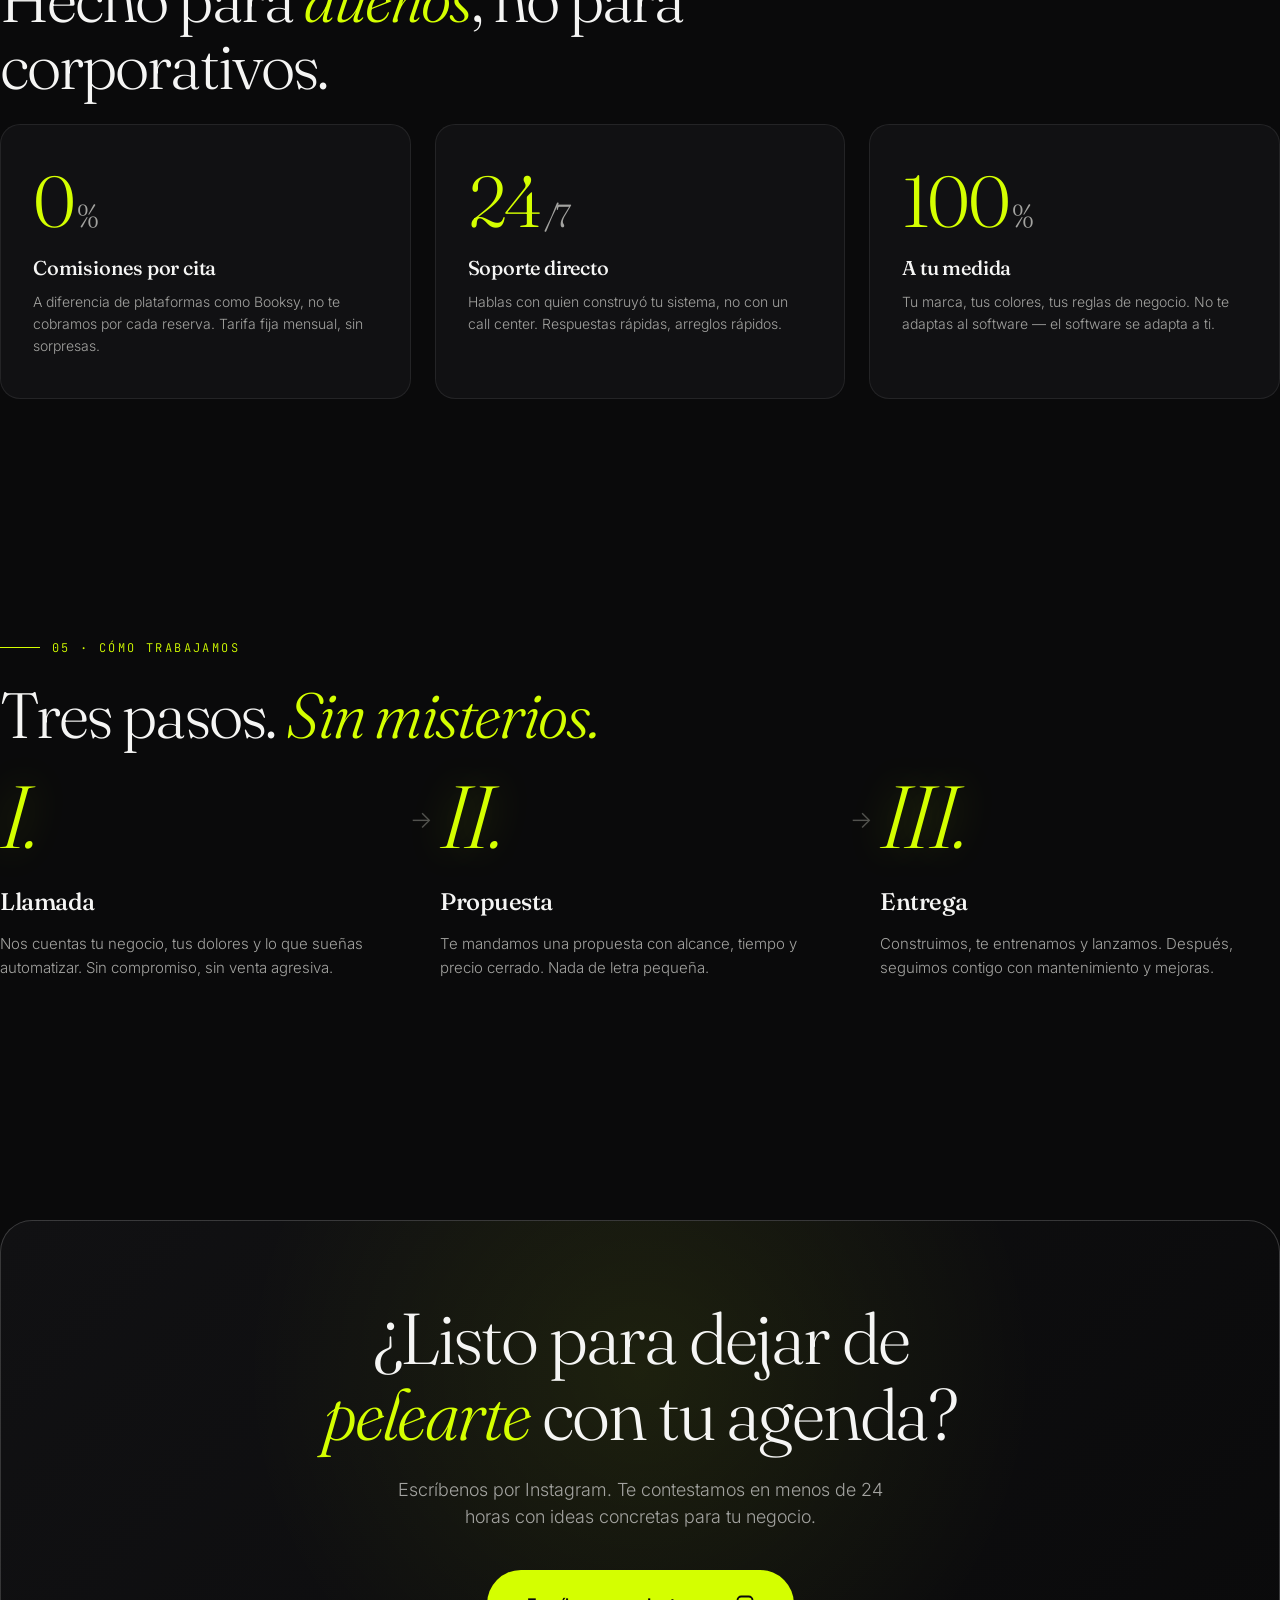
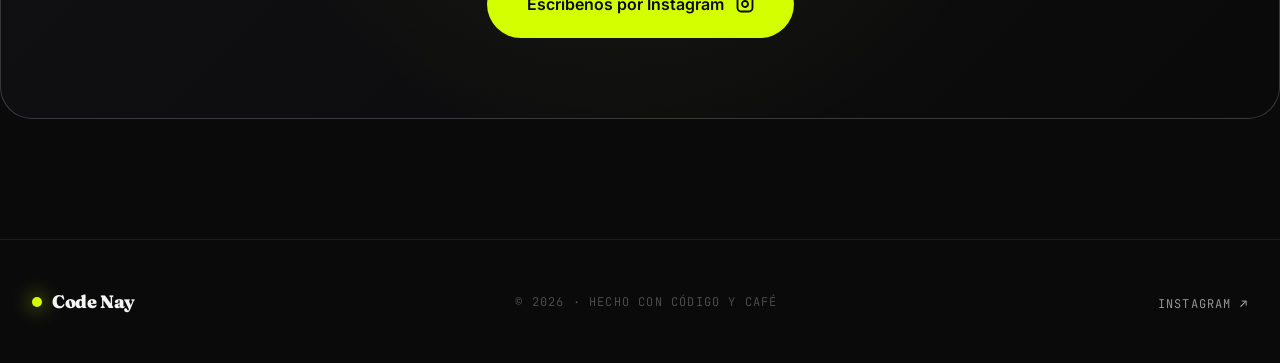
==== commit 0c74887b: "Agrega SEO: metadatos, datos estructurados, robots.txt y sitemap.xml Incluye además los cambios pend" ====
--- a/index.html
+++ b/index.html
@@ -3,15 +3,81 @@
 <head>
 <meta charset="UTF-8">
 <meta name="viewport" content="width=device-width, initial-scale=1.0">
-<meta name="description" content="Code Nay — Software a medida para barberías, spas, salones de belleza y gimnasios. Sistemas de reservas, paneles de admin y apps móviles.">
+
+<!-- Título y descripción: lo que se ve en el resultado de Google -->
+<title>Code Nay — Software a medida en Tepic, Nayarit</title>
+<meta name="description" content="Desarrollo de software a medida en Tepic, Nayarit. Sistemas de reservas, puntos de venta, paneles de administración, sitios web y automatizaciones para negocios.">
+
+<!-- Dirección oficial de la página (evita contenido duplicado) -->
+<link rel="canonical" href="https://www.codenay.com/">
+
+<!-- Permiso explícito de indexación -->
+<meta name="robots" content="index, follow, max-image-preview:large">
+
 <link rel="icon" href="favicon.png" type="image/png">
-<title>Code Nay — Software para tu negocio</title>
-
-<!-- Fuentes distintivas -->
+
+<!-- Vista previa al compartir por WhatsApp, Instagram, Facebook -->
+<meta property="og:type" content="website">
+<meta property="og:site_name" content="Code Nay">
+<meta property="og:locale" content="es_MX">
+<meta property="og:url" content="https://www.codenay.com/">
+<meta property="og:title" content="Code Nay — Software a medida en Tepic, Nayarit">
+<meta property="og:description" content="Sistemas de reservas, puntos de venta, paneles de administración, sitios web y automatizaciones. Construimos el software que tu negocio necesita.">
+<!-- TODO: cuando exista og-image.jpg (1200x630) en la raíz, agregar og:image, og:image:width/height/alt, twitter:image y "image" en el JSON-LD, y cambiar twitter:card a summary_large_image -->
+
+<!-- Vista previa en X / Twitter -->
+<meta name="twitter:card" content="summary">
+<meta name="twitter:title" content="Code Nay — Software a medida en Tepic, Nayarit">
+<meta name="twitter:description" content="Sistemas de reservas, puntos de venta, paneles de administración, sitios web y automatizaciones.">
+
+<!-- Datos estructurados: le explican a Google qué es este negocio -->
+<script type="application/ld+json">
+{
+  "@context": "https://schema.org",
+  "@type": "ProfessionalService",
+  "@id": "https://www.codenay.com/#negocio",
+  "name": "Code Nay",
+  "alternateName": "Codenay",
+  "url": "https://www.codenay.com/",
+  "logo": "https://www.codenay.com/favicon.png",
+  "description": "Desarrollo de software a medida: sistemas de reservas, puntos de venta, paneles de administración, sitios web, apps y automatizaciones para negocios.",
+  "priceRange": "$$",
+  "areaServed": [
+    { "@type": "City",  "name": "Tepic" },
+    { "@type": "State", "name": "Nayarit" },
+    { "@type": "Country", "name": "México" }
+  ],
+  "address": {
+    "@type": "PostalAddress",
+    "addressLocality": "Tepic",
+    "addressRegion": "Nayarit",
+    "addressCountry": "MX"
+  },
+  "sameAs": [
+    "https://instagram.com/code.nay_"
+  ],
+  "knowsLanguage": ["es-MX", "en"],
+  "hasOfferCatalog": {
+    "@type": "OfferCatalog",
+    "name": "Servicios de desarrollo de software",
+    "itemListElement": [
+      { "@type": "Offer", "itemOffered": { "@type": "Service", "name": "Sistemas de reservas y agenda en línea" } },
+      { "@type": "Offer", "itemOffered": { "@type": "Service", "name": "Puntos de venta e inventario" } },
+      { "@type": "Offer", "itemOffered": { "@type": "Service", "name": "Paneles de administración" } },
+      { "@type": "Offer", "itemOffered": { "@type": "Service", "name": "Desarrollo de sitios web y landing pages" } },
+      { "@type": "Offer", "itemOffered": { "@type": "Service", "name": "Aplicaciones web y móviles" } },
+      { "@type": "Offer", "itemOffered": { "@type": "Service", "name": "Automatizaciones e integraciones" } },
+      { "@type": "Offer", "itemOffered": { "@type": "Service", "name": "Desarrollo de juegos en Roblox" } }
+    ]
+  }
+}
+</script>
+
 <link rel="preconnect" href="https://fonts.googleapis.com">
 <link rel="preconnect" href="https://fonts.gstatic.com" crossorigin>
 <link href="https://fonts.googleapis.com/css2?family=Fraunces:ital,opsz,wght@0,9..144,300;0,9..144,500;0,9..144,700;0,9..144,900;1,9..144,500&family=JetBrains+Mono:wght@400;500;700&family=Inter:wght@300;400;500;600&display=swap" rel="stylesheet">
 <link rel="stylesheet" href="styles.css">
+<link rel="stylesheet" href="styles-work.css">
 </head>
 <body>
 
@@ -41,7 +107,7 @@
   <h1 data-i18n="hero.title">
     Tu negocio<br>
     merece dejar de<br>
-    <span class="strike">WhatsApp</span> <em>operar por</em>
+    <span>operar por</span> <em class="strike">WhatsApp.</em>
   </h1>
   <p class="hero-sub" data-i18n="hero.subtitle">
     Construimos software a medida para barberías, spas, salones de belleza y gimnasios. Reservas online, paneles de admin, TPV y todo lo que tu negocio necesita para crecer sin caos.
@@ -100,8 +166,8 @@
     <div class="serve-card">
       <div class="serve-num">03</div>
       <div class="serve-icon"></div>
-      <h3 data-i18n="serve.cards.2.title">Salones de belleza</h3>
-      <p data-i18n="serve.cards.2.desc">Reservas de múltiples servicios, comisiones por estilista y catálogo de productos.</p>
+      <h3 data-i18n="serve.cards.2.title">Salones y estéticas</h3>
+      <p data-i18n="serve.cards.2.desc">Reservas de múltiples servicios, comisiones por estilista, catálogo de productos e historial de clientes.</p>
     </div>
     <div class="serve-card">
       <div class="serve-num">04</div>
@@ -112,20 +178,30 @@
     <div class="serve-card">
       <div class="serve-num">05</div>
       <div class="serve-icon"></div>
-      <h3 data-i18n="serve.cards.4.title">Estéticas</h3>
-      <p data-i18n="serve.cards.4.desc">Historial de clientes, recordatorios automáticos y ventas de productos internos.</p>
+      <h3 data-i18n="serve.cards.4.title">Puntos de venta</h3>
+      <p data-i18n="serve.cards.4.desc">Tiendas, restaurantes y comercio en mostrador. Cobra, descuenta stock y cierra caja sin hardware caro.</p>
     </div>
     <div class="serve-card">
       <div class="serve-num">06</div>
+      <div class="serve-icon"></div>
+      <h3 data-i18n="serve.cards.6.title">Cafés</h3>
+      <p data-i18n="serve.cards.6.desc">Landing pages y sitios web para cafés, con menú, reservas y estilo que engancha a tus clientes.</p>
+    </div>
+    <div class="serve-card">
+      <div class="serve-num">07</div>
+      <div class="serve-icon"></div>
+      <h3 data-i18n="serve.cards.7.title">Juegos y comunidades</h3>
+      <p data-i18n="serve.cards.7.desc">Experiencias en Roblox, sistemas de juego, bots de Discord y herramientas para creadores con audiencia.</p>
+    </div>
+    <div class="serve-card">
+      <div class="serve-num">08</div>
       <div class="serve-icon"></div>
       <h3 data-i18n="serve.cards.5.title">Tu negocio</h3>
       <p data-i18n="serve.cards.5.desc">¿No entras en ninguno? Si hay agenda y clientes, lo construimos. Cuéntanos.</p>
     </div>
-    <div class="serve-card">
-      <div class="serve-num">07</div>
-      <div class="serve-icon"></div>
-      <h3 data-i18n="serve.cards.6.title">Cafés</h3>
-      <p data-i18n="serve.cards.6.desc">Landing pages y sitios web para cafés, con menú, reservas y estilo que engancha a tus clientes.</p>
+    <div class="serve-card serve-card--empty">
+      <div class="serve-num">09</div>
+      <div class="serve-icon"></div>
     </div>
   </div>
 </section>
@@ -204,9 +280,76 @@
   </div>
 </section>
 
+<!-- WORK / PROYECTOS -->
+<section class="section wrap reveal" id="work">
+  <div class="section-tag" data-i18n="sections.tag3">03 · Proyectos</div>
+  <h2 data-i18n="work.title">Lo que estamos <em>construyendo</em>.</h2>
+  <p class="section-desc" data-i18n="work.subtitle">Code Nay está arrancando y lo decimos sin adornos. Estos son los proyectos en curso y los lugares que siguen abiertos.</p>
+
+  <div class="work-grid">
+    <article class="work-card">
+      <div class="work-thumb" data-thumb="01">
+        <span class="work-thumb-label" data-i18n="work.items.0.kind">Sistema de reservas</span>
+      </div>
+      <div class="work-body">
+        <div class="work-meta">
+          <span class="work-client" data-i18n="work.items.0.client">Proyecto piloto</span>
+          <span class="work-status is-live" data-i18n="work.items.0.status">En línea</span>
+        </div>
+        <h3 data-i18n="work.items.0.title">Agenda para barbería</h3>
+        <p data-i18n="work.items.0.desc">Reservas por barbero, recordatorios automáticos y panel con ingresos del día.</p>
+        <div class="work-tags">
+          <span>Web</span><span>Reservas</span><span>Panel</span>
+        </div>
+      </div>
+    </article>
+
+    <article class="work-card">
+      <div class="work-thumb" data-thumb="02">
+        <span class="work-thumb-label" data-i18n="work.items.1.kind">Punto de venta</span>
+      </div>
+      <div class="work-body">
+        <div class="work-meta">
+          <span class="work-client" data-i18n="work.items.1.client">Proyecto piloto</span>
+          <span class="work-status is-building" data-i18n="work.items.1.status">En construcción</span>
+        </div>
+        <h3 data-i18n="work.items.1.title">POS para cafetería</h3>
+        <p data-i18n="work.items.1.desc">Cobro rápido, control de inventario y corte de caja al cierre del turno.</p>
+        <div class="work-tags">
+          <span>POS</span><span>Inventario</span><span>Reportes</span>
+        </div>
+      </div>
+    </article>
+
+    <article class="work-card">
+      <div class="work-thumb" data-thumb="03">
+        <span class="work-thumb-label" data-i18n="work.items.2.kind">Roblox</span>
+      </div>
+      <div class="work-body">
+        <div class="work-meta">
+          <span class="work-client" data-i18n="work.items.2.client">Proyecto interno</span>
+          <span class="work-status is-building" data-i18n="work.items.2.status">En construcción</span>
+        </div>
+        <h3 data-i18n="work.items.2.title">Experiencia en Roblox</h3>
+        <p data-i18n="work.items.2.desc">Sistema de progresión, economía interna y guardado de partida para jugadores.</p>
+        <div class="work-tags">
+          <span>Luau</span><span>Juego</span><span>Economía</span>
+        </div>
+      </div>
+    </article>
+
+    <a class="work-card work-card--open" href="https://instagram.com/code.nay_" target="_blank" rel="noopener">
+      <div class="work-open-mark">+</div>
+      <h3 data-i18n="work.open.title">Este espacio está libre</h3>
+      <p data-i18n="work.open.desc">Buscamos los siguientes proyectos para el portafolio. Si el tuyo va aquí, escríbenos y lo platicamos.</p>
+      <span class="work-open-cta" data-i18n="work.open.cta">Proponer mi proyecto ↗</span>
+    </a>
+  </div>
+</section>
+
 <!-- WHY US -->
 <section class="section wrap reveal">
-  <div class="section-tag" data-i18n="sections.tag3">03 · Por qué nosotros</div>
+  <div class="section-tag" data-i18n="sections.tag4">04 · Por qué nosotros</div>
   <h2 data-i18n="why.title">Hecho para <em>dueños</em>, no para corporativos.</h2>
 
   <div class="why-grid">
@@ -230,7 +373,7 @@
 
 <!-- PROCESS -->
 <section class="section wrap reveal">
-  <div class="section-tag" data-i18n="sections.tag4">04 · Cómo trabajamos</div>
+  <div class="section-tag" data-i18n="sections.tag5">05 · Cómo trabajamos</div>
   <h2 data-i18n="process.title">Tres pasos. <em>Sin misterios.</em></h2>
 
   <div class="process">
@@ -247,7 +390,7 @@
     <div class="process-step">
       <div class="process-num">III.</div>
       <h3 data-i18n="process.items.2.title">Entrega</h3>
-      <p data-i18n="process.items.2.desc">Construimos, te entrenamos y lanzamos. Después, seguimos contigo con mantenimiento y mejoras.</p>
+      <p data-i18n="process.items.2.desc">Construimos, te entrenamos y lanzamos. Después seguimos contigo con mantenimiento y mejoras.</p>
     </div>
   </div>
 </section>
@@ -283,7 +426,6 @@
 <script src="translations.js"></script>
 
 <script>
-  // Scroll reveal
   const observer = new IntersectionObserver((entries) => {
     entries.forEach(entry => {
       if (entry.isIntersecting) {
@@ -296,4 +438,4 @@
 </script>
 
 </body>
-</html>+</html>
--- a/styles.css
+++ b/styles.css
@@ -164,24 +164,34 @@
   color: var(--neon);
   text-shadow: 0 0 40px rgba(212,255,0,0.3);
 }
+/* "operar por" — dim slightly so WhatsApp pops */
+.hero h1 span {
+  color: var(--ink-dim);
+}
+/* WhatsApp strikethrough — accent red, bold */
 .hero h1 .strike {
   position: relative;
   font-weight: 700;
+  font-style: italic;
+  color: var(--accent);
+  text-shadow: 0 0 40px rgba(255,59,59,0.25);
 }
 .hero h1 .strike::after {
   content: '';
   position: absolute;
-  left: 0;
-  right: 0;
-  top: 50%;
-  height: 4px;
+  left: -2px;
+  right: -2px;
+  top: 52%;
+  height: 5px;
   background: var(--accent);
-  transform: rotate(-2deg);
+  border-radius: 2px;
+  transform: rotate(-1.5deg);
   opacity: 0;
-  animation: strike 0.6s ease 1.2s forwards;
+  animation: strike 0.5s cubic-bezier(0.4,0,0.2,1) 1.1s forwards;
 }
 @keyframes strike {
-  to { opacity: 1; }
+  from { transform: rotate(-1.5deg) scaleX(0); transform-origin: left; opacity: 1; }
+  to   { transform: rotate(-1.5deg) scaleX(1); transform-origin: left; opacity: 1; }
 }
 
 .hero-sub {
@@ -357,6 +367,11 @@
   border-radius: 24px;
   overflow: hidden;
 }
+.serve-card--empty {
+  cursor: default;
+  opacity: 0.25;
+  pointer-events: none;
+}
 .serve-card {
   background: var(--bg-elev);
   padding: 40px 32px;
@@ -366,16 +381,17 @@
 }
 .serve-card:hover {
   background: #18181a;
+  box-shadow: inset 0 2px 0 var(--neon);
 }
 .serve-card:hover .serve-icon {
-  color: var(--neon);
-  transform: scale(1.1) rotate(-5deg);
+  transform: scale(1.15) rotate(-8deg);
 }
 .serve-icon {
-  font-size: 42px;
-  margin-bottom: 24px;
-  transition: all 0.4s ease;
+  font-size: 40px;
+  margin-bottom: 20px;
+  transition: transform 0.4s cubic-bezier(0.34,1.56,0.64,1);
   display: inline-block;
+  line-height: 1;
 }
 .serve-card h3 {
   font-family: 'Fraunces', serif;
@@ -419,6 +435,8 @@
 }
 .service-row:hover {
   padding-left: 24px;
+  background: rgba(212,255,0,0.025);
+  border-radius: 8px;
 }
 .service-row:hover .service-arrow {
   background: var(--neon);
--- a/styles-work.css
+++ b/styles-work.css
@@ -0,0 +1,265 @@
+/* ============================================
+   Code Nay — Sección "Proyectos"
+   Se carga DESPUÉS de styles.css.
+   Ajusta estas cuatro variables para que combine
+   con tu paleta actual y todo lo demás se acomoda.
+   ============================================ */
+
+:root {
+  --work-border:      rgba(255, 255, 255, 0.10);
+  --work-border-hi:   rgba(255, 255, 255, 0.22);
+  --work-surface:     rgba(255, 255, 255, 0.03);
+  --work-muted:       rgba(255, 255, 255, 0.55);
+  --work-radius:      14px;
+}
+
+.work-grid {
+  display: grid;
+  grid-template-columns: repeat(auto-fill, minmax(300px, 1fr));
+  gap: 22px;
+  margin-top: 54px;
+}
+
+/* ---- Tarjeta de proyecto ---- */
+
+.work-card {
+  display: flex;
+  flex-direction: column;
+  border: 1px solid var(--work-border);
+  border-radius: var(--work-radius);
+  background: var(--work-surface);
+  overflow: hidden;
+  transition: border-color .25s ease, transform .25s ease;
+}
+
+.work-card:hover {
+  border-color: var(--work-border-hi);
+  transform: translateY(-4px);
+  box-shadow: 0 16px 48px rgba(0,0,0,0.4);
+}
+
+/* Miniatura base */
+.work-thumb {
+  position: relative;
+  aspect-ratio: 16 / 10;
+  display: flex;
+  align-items: flex-end;
+  padding: 16px;
+  border-bottom: 1px solid var(--work-border);
+  background-image:
+    repeating-linear-gradient(45deg,
+      rgba(255,255,255,.03) 0px,
+      rgba(255,255,255,.03) 1px,
+      transparent 1px,
+      transparent 9px);
+  overflow: hidden;
+}
+
+/* Accent único por proyecto */
+.work-thumb[data-thumb="01"] {
+  background-color: rgba(212,255,0,0.06);
+  box-shadow: inset 0 0 60px rgba(212,255,0,0.06);
+}
+.work-thumb[data-thumb="01"]::before {
+  content: '';
+  position: absolute;
+  inset: 0;
+  background: radial-gradient(circle at 70% 30%, rgba(212,255,0,0.12), transparent 65%);
+}
+
+.work-thumb[data-thumb="02"] {
+  background-color: rgba(56,189,248,0.06);
+  box-shadow: inset 0 0 60px rgba(56,189,248,0.06);
+}
+.work-thumb[data-thumb="02"]::before {
+  content: '';
+  position: absolute;
+  inset: 0;
+  background: radial-gradient(circle at 70% 30%, rgba(56,189,248,0.12), transparent 65%);
+}
+
+.work-thumb[data-thumb="03"] {
+  background-color: rgba(167,139,250,0.06);
+  box-shadow: inset 0 0 60px rgba(167,139,250,0.06);
+}
+.work-thumb[data-thumb="03"]::before {
+  content: '';
+  position: absolute;
+  inset: 0;
+  background: radial-gradient(circle at 70% 30%, rgba(167,139,250,0.12), transparent 65%);
+}
+
+.work-thumb img {
+  position: absolute;
+  inset: 0;
+  width: 100%;
+  height: 100%;
+  object-fit: cover;
+}
+
+.work-thumb-label {
+  position: relative;
+  font-family: 'JetBrains Mono', monospace;
+  font-size: .68rem;
+  letter-spacing: .04em;
+  color: var(--work-muted);
+  border: 1px solid var(--work-border);
+  border-radius: 100px;
+  padding: 5px 11px;
+  backdrop-filter: blur(6px);
+}
+
+.work-body {
+  padding: 20px 20px 24px;
+  display: flex;
+  flex-direction: column;
+  gap: 10px;
+}
+
+.work-meta {
+  display: flex;
+  align-items: center;
+  justify-content: space-between;
+  gap: 12px;
+  font-family: 'JetBrains Mono', monospace;
+  font-size: .68rem;
+}
+
+.work-client { color: var(--work-muted); }
+
+.work-status {
+  display: inline-flex;
+  align-items: center;
+  gap: 6px;
+  color: var(--work-muted);
+}
+
+.work-status::before {
+  content: '';
+  width: 6px;
+  height: 6px;
+  border-radius: 50%;
+  background: currentColor;
+  flex-shrink: 0;
+}
+
+.work-status.is-live::before   { background: #4ade80; }
+.work-status.is-building::before { background: #fbbf24; }
+
+.work-body h3 {
+  font-family: 'Fraunces', serif;
+  font-weight: 500;
+  font-size: 1.35rem;
+  line-height: 1.2;
+  margin: 0;
+}
+
+.work-body p {
+  margin: 0;
+  font-size: .92rem;
+  line-height: 1.6;
+  color: var(--work-muted);
+  max-width: 46ch;
+}
+
+.work-tags {
+  display: flex;
+  flex-wrap: wrap;
+  gap: 7px;
+  margin-top: 6px;
+}
+
+.work-tags span {
+  font-family: 'JetBrains Mono', monospace;
+  font-size: .64rem;
+  letter-spacing: .03em;
+  color: var(--work-muted);
+  border: 1px solid var(--work-border);
+  border-radius: 100px;
+  padding: 4px 10px;
+}
+
+/* ---- Espacio abierto ---- */
+
+.work-card--open {
+  align-items: flex-start;
+  justify-content: center;
+  gap: 12px;
+  padding: 32px 24px;
+  text-decoration: none;
+  color: inherit;
+  border-style: dashed;
+  background: transparent;
+  min-height: 260px;
+  transition: border-color .25s ease, transform .25s ease, box-shadow .25s ease;
+}
+
+.work-card--open:hover {
+  border-color: rgba(212,255,0,0.4);
+  transform: translateY(-4px);
+  box-shadow: 0 16px 48px rgba(0,0,0,0.4), 0 0 0 1px rgba(212,255,0,0.1);
+}
+
+.work-card--open:hover .work-open-mark {
+  border-color: rgba(212,255,0,0.4);
+  color: rgba(212,255,0,0.9);
+}
+
+.work-card--open:hover .work-open-cta {
+  color: rgba(212,255,0,0.9);
+}
+
+.work-open-mark {
+  font-family: 'JetBrains Mono', monospace;
+  font-size: 1.9rem;
+  line-height: 1;
+  color: var(--work-muted);
+  border: 1px solid var(--work-border);
+  border-radius: 12px;
+  width: 52px;
+  height: 52px;
+  display: grid;
+  place-items: center;
+  margin-bottom: 4px;
+}
+
+.work-card--open h3 {
+  font-family: 'Fraunces', serif;
+  font-weight: 500;
+  font-size: 1.35rem;
+  margin: 0;
+}
+
+.work-card--open p {
+  margin: 0;
+  font-size: .92rem;
+  line-height: 1.6;
+  color: var(--work-muted);
+  max-width: 40ch;
+}
+
+.work-open-cta {
+  margin-top: auto;
+  padding-top: 14px;
+  font-family: 'JetBrains Mono', monospace;
+  font-size: .72rem;
+  letter-spacing: .03em;
+}
+
+/* ---- Accesibilidad y móvil ---- */
+
+.work-card--open:focus-visible,
+.work-card a:focus-visible {
+  outline: 2px solid currentColor;
+  outline-offset: 3px;
+}
+
+@media (prefers-reduced-motion: reduce) {
+  .work-card { transition: none; }
+  .work-card:hover { transform: none; }
+}
+
+@media (max-width: 640px) {
+  .work-grid { grid-template-columns: 1fr; gap: 18px; }
+  .work-card--open { min-height: 0; }
+}
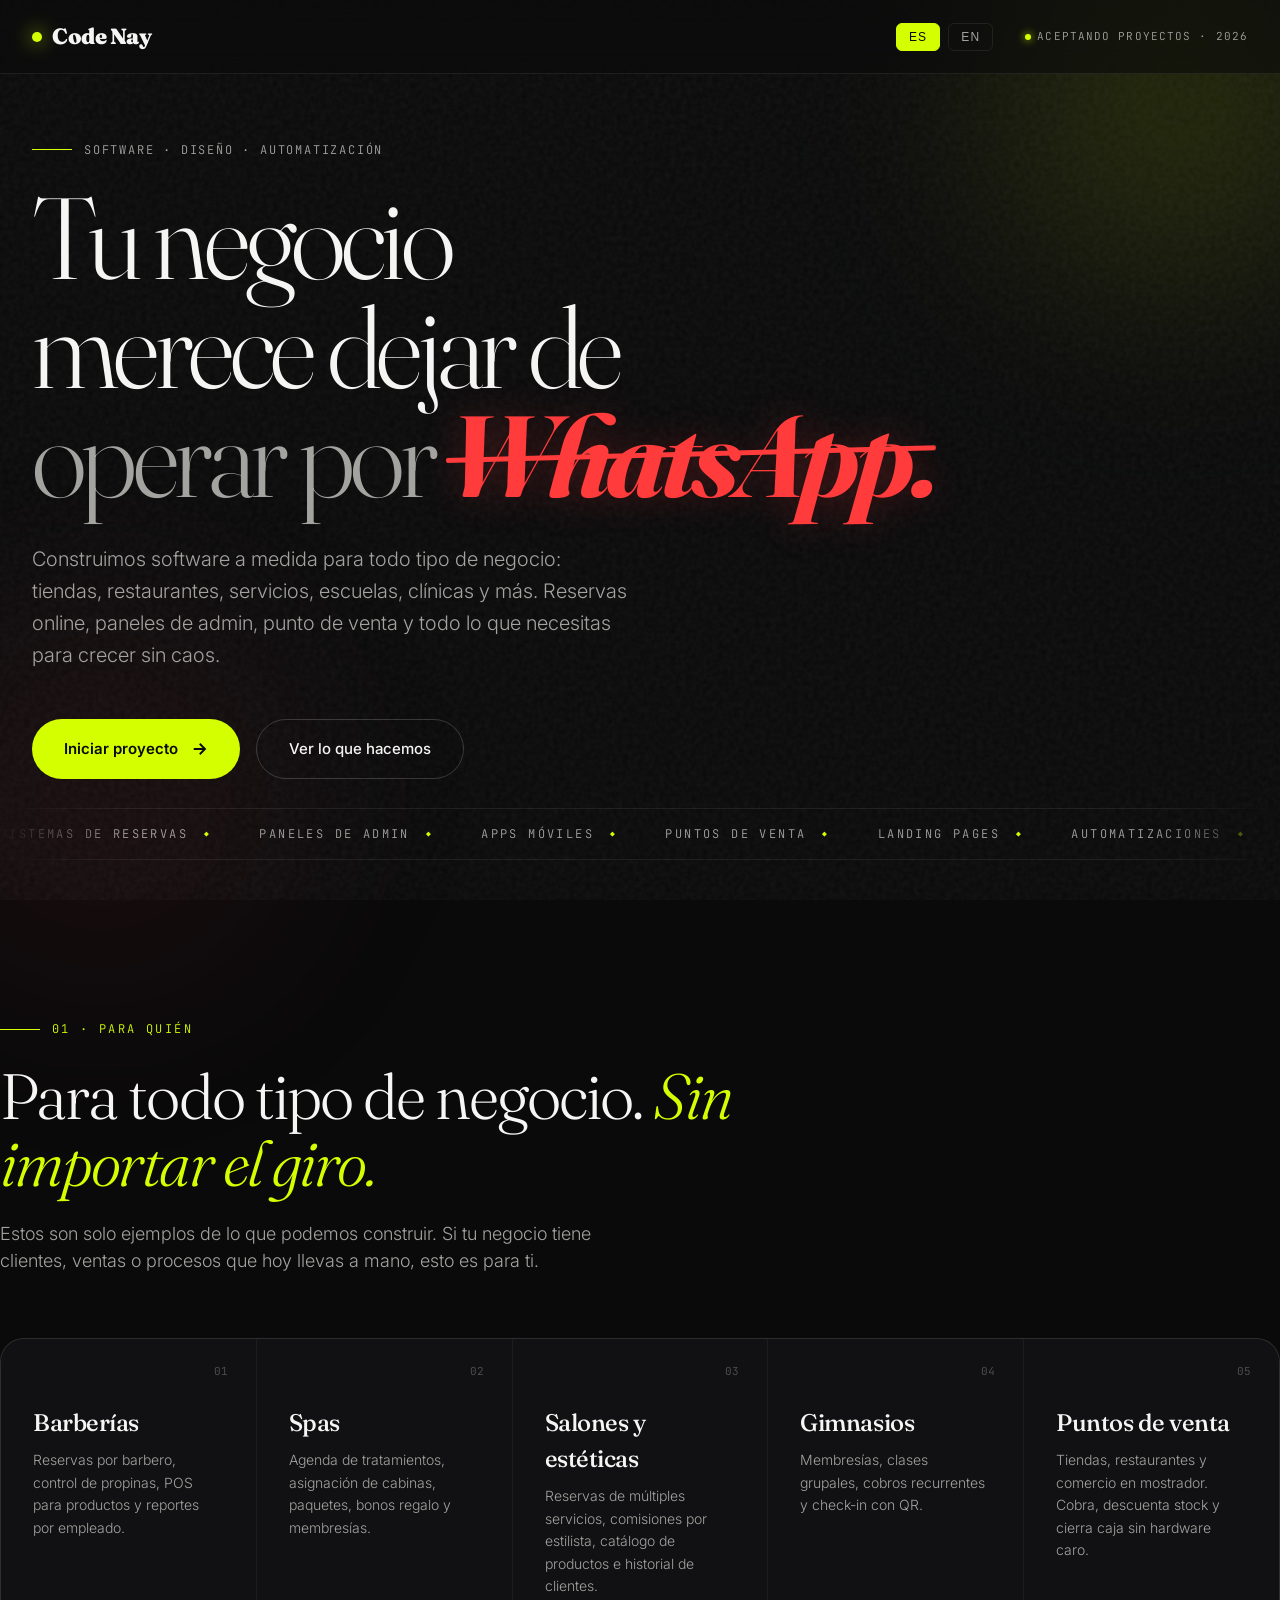
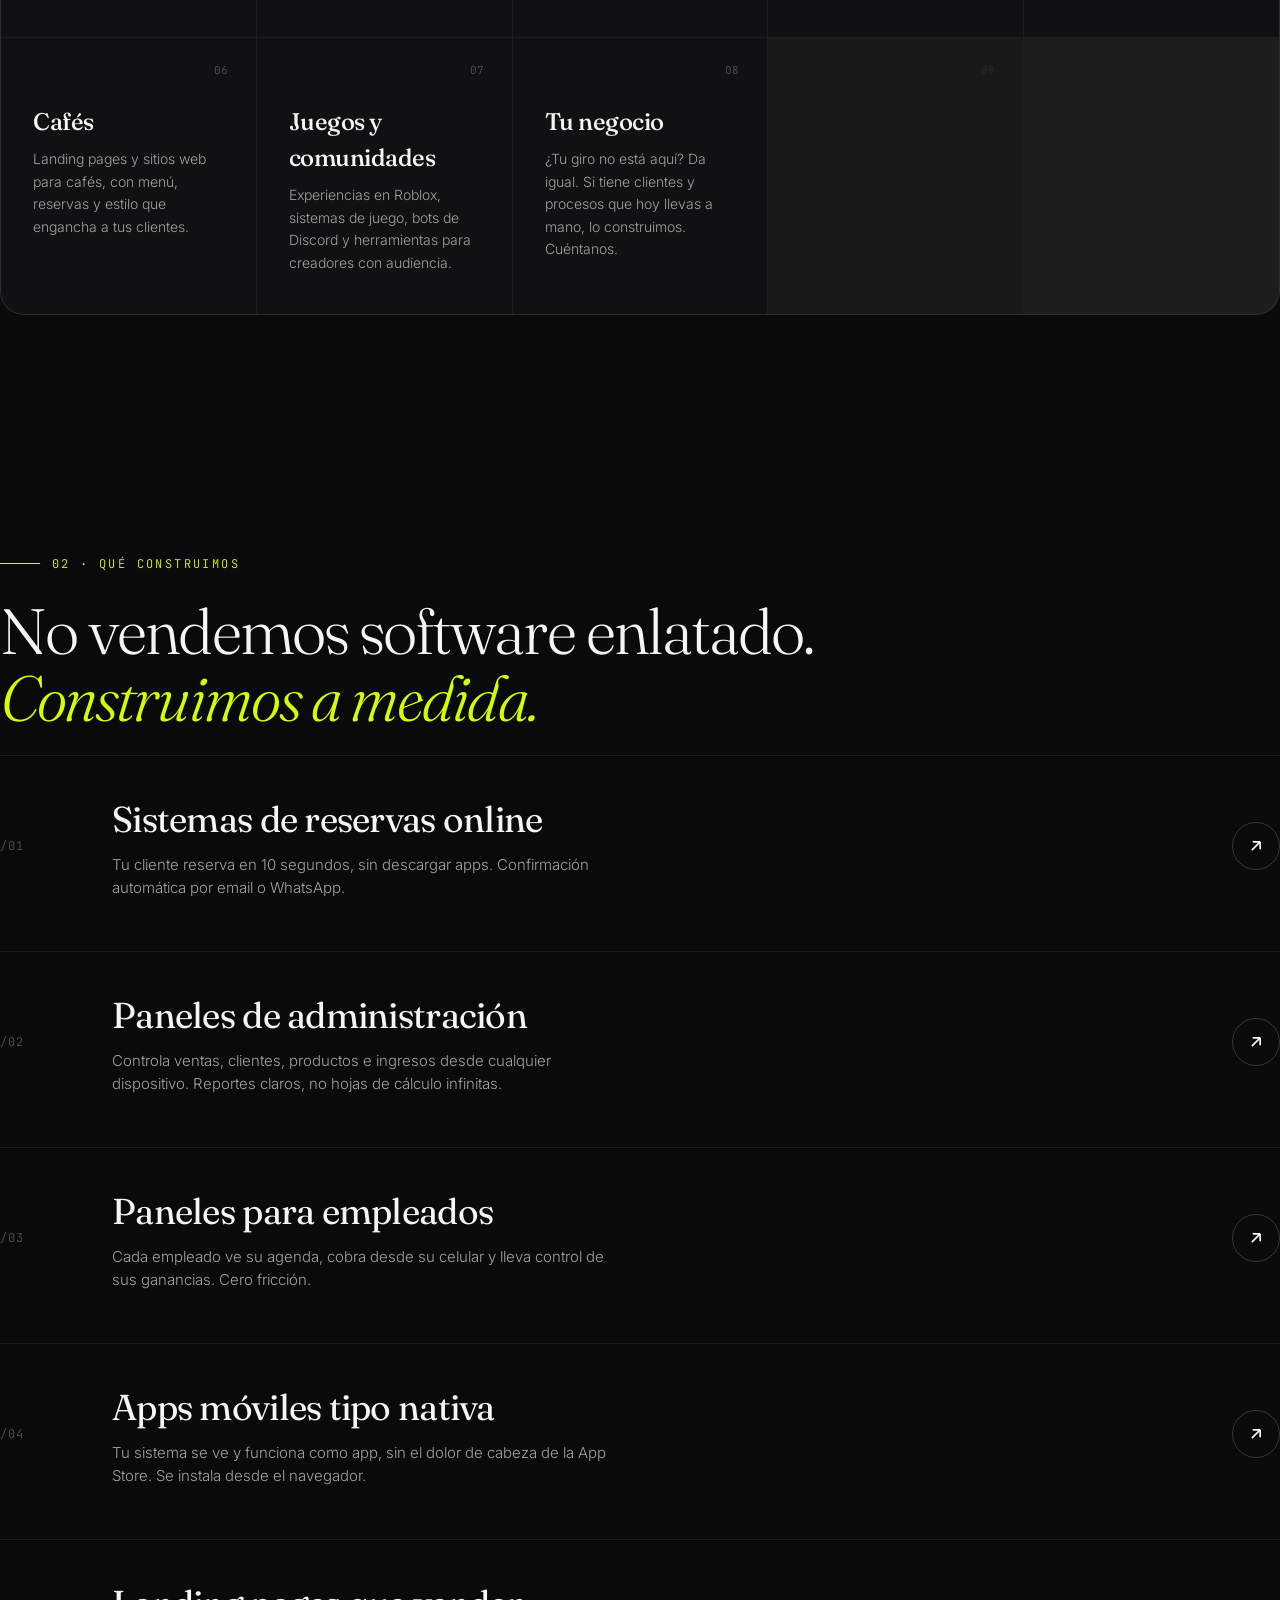
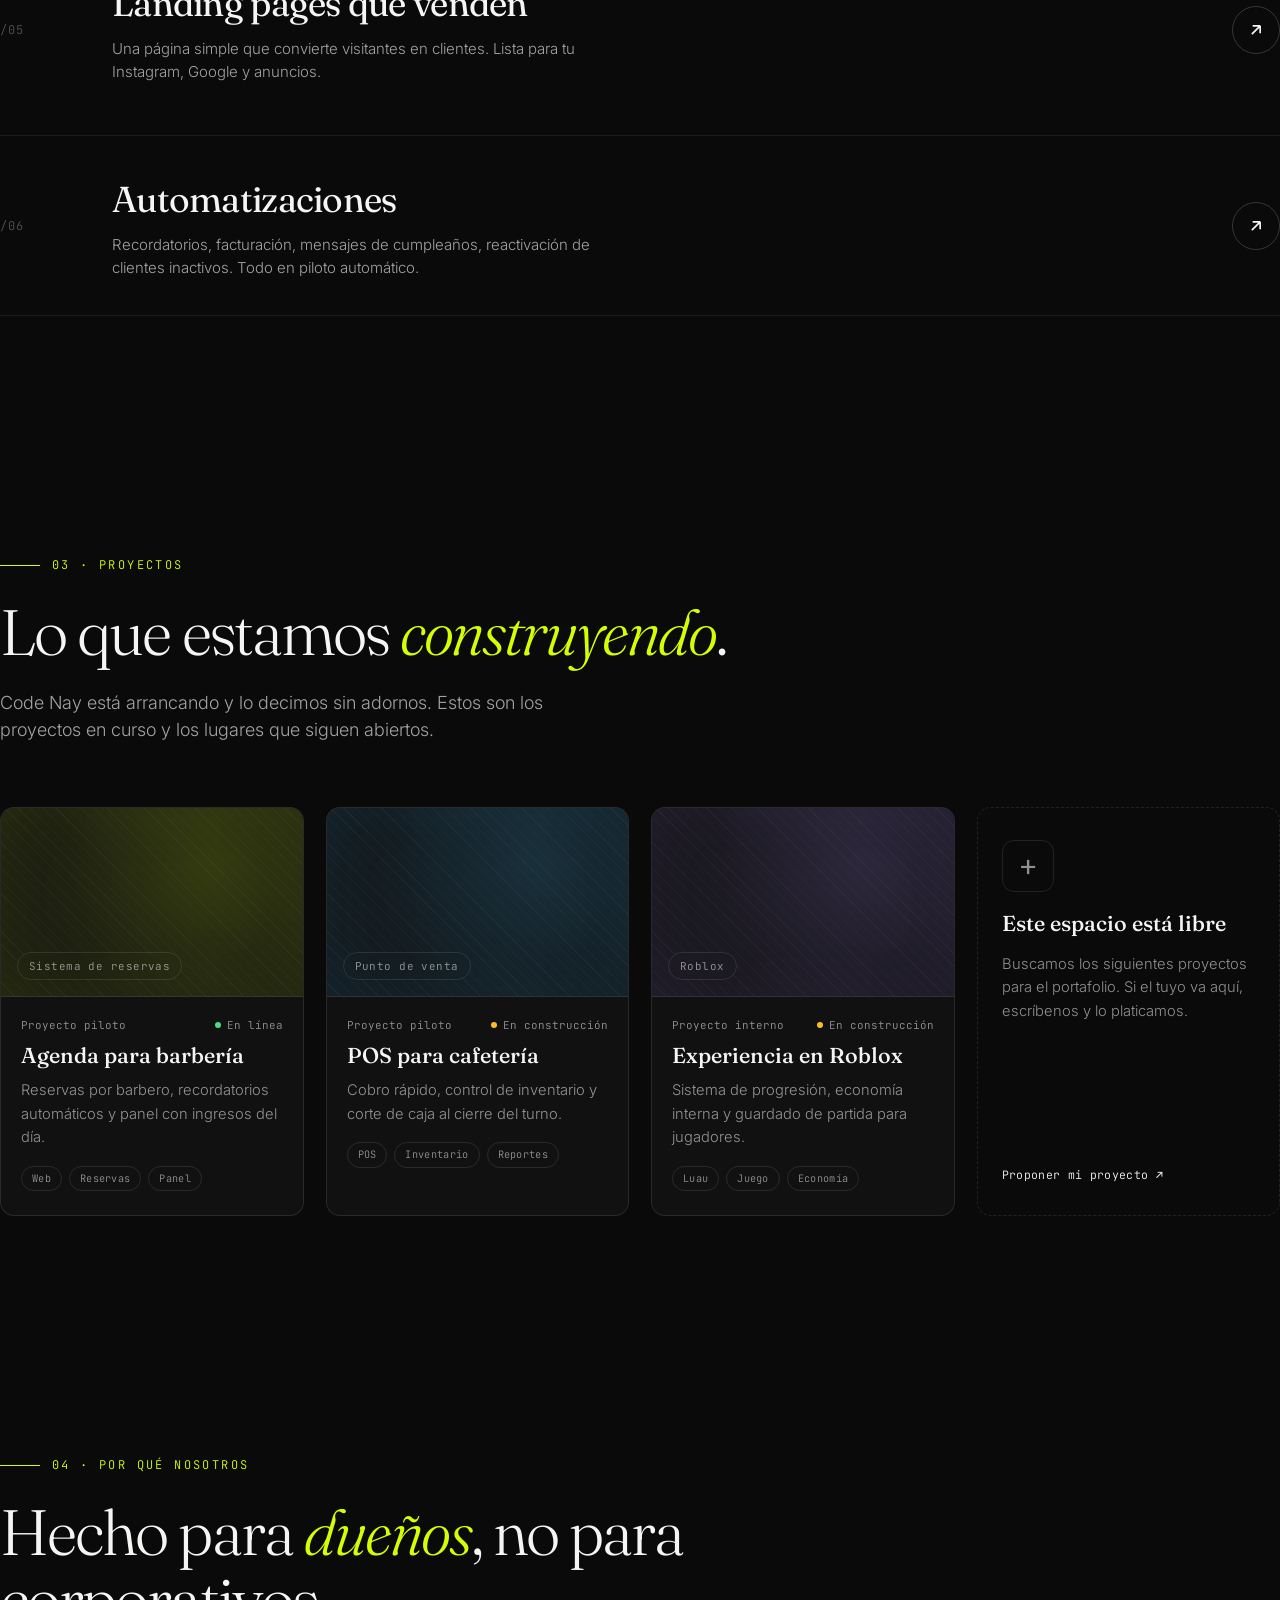
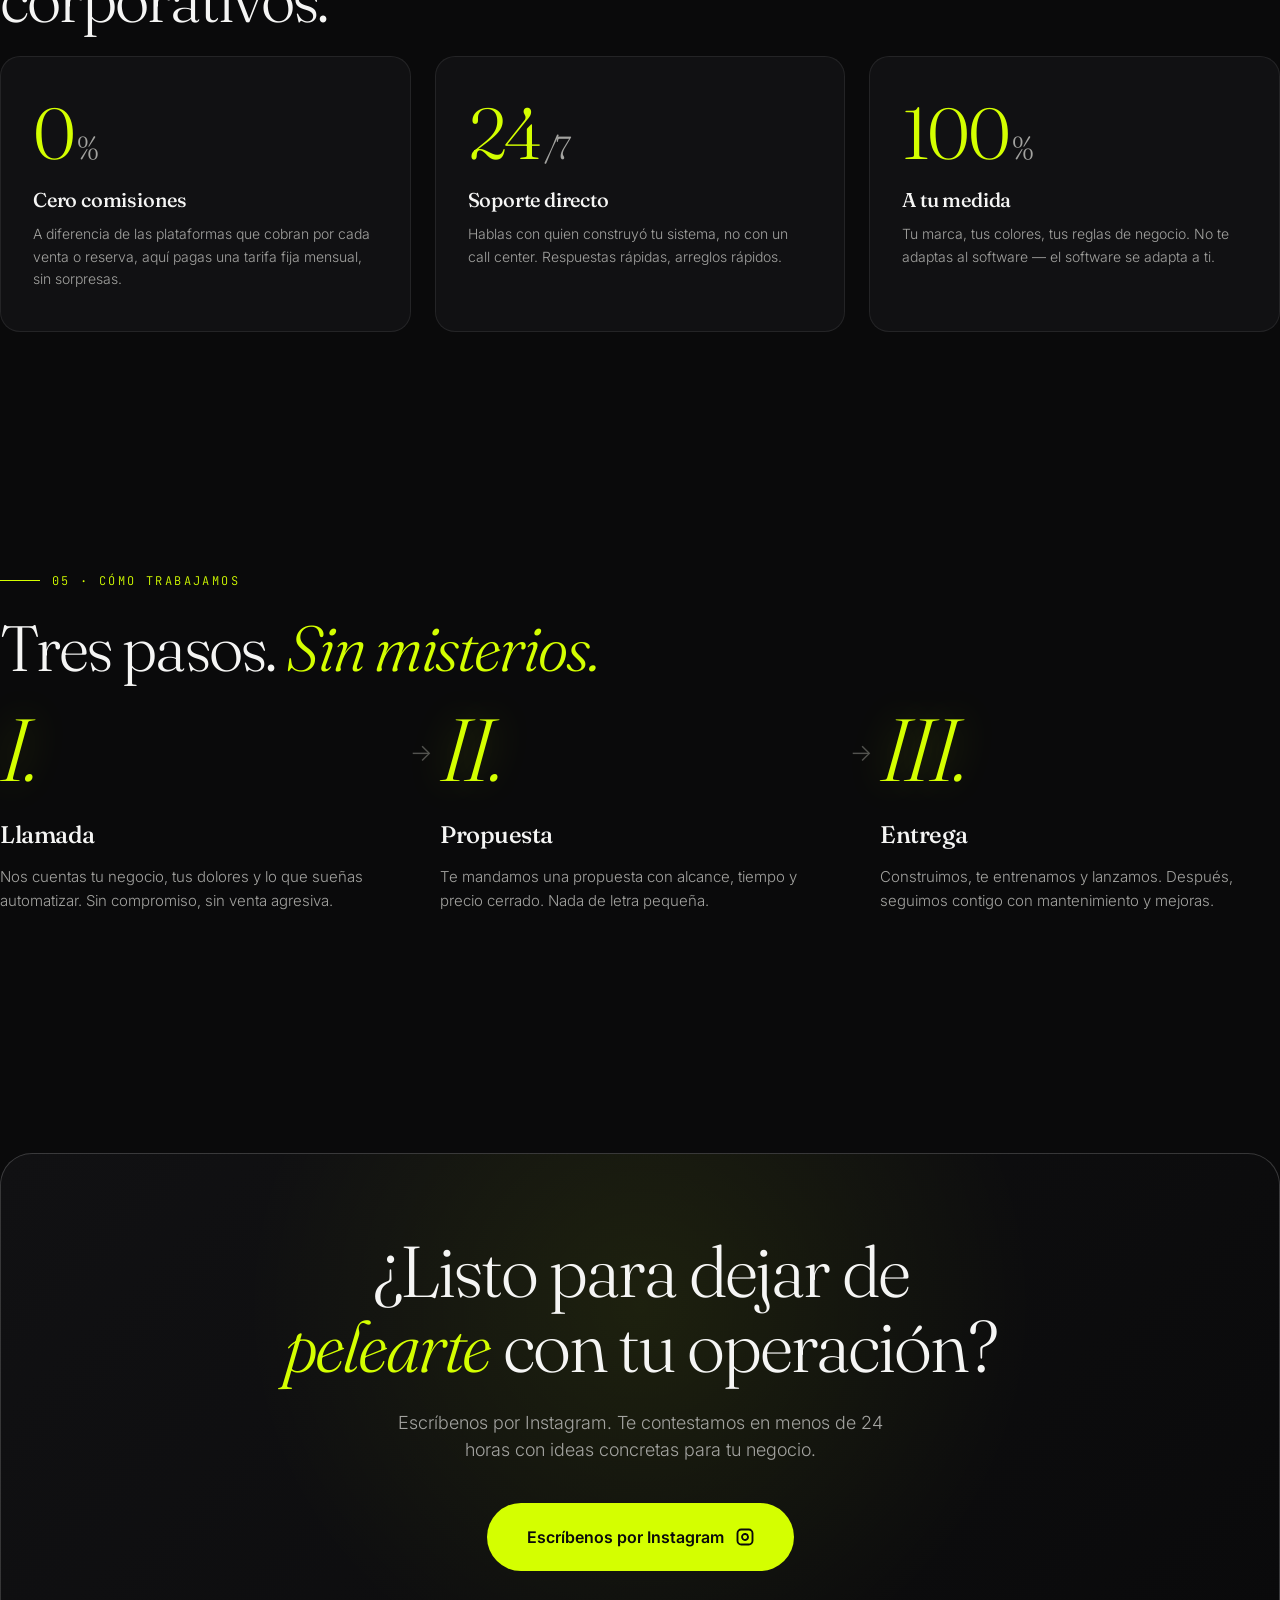
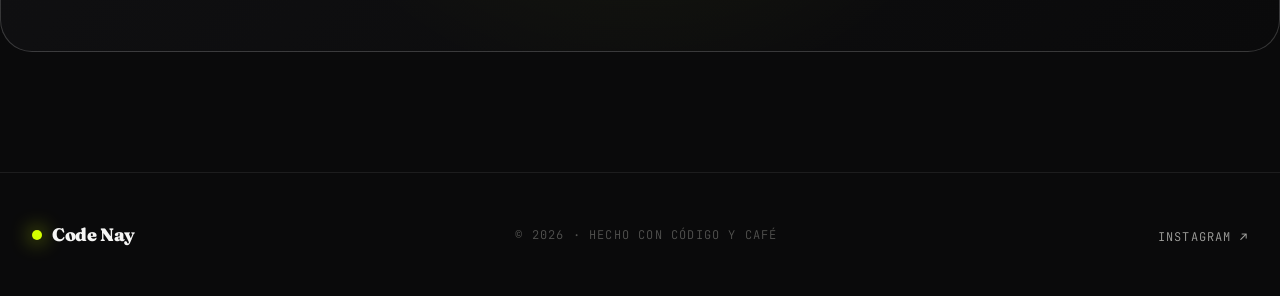
==== commit 1d6aae2e: "Generaliza el texto de la página para todo tipo de negocio Co-Authored-By: Claude Sonnet 5 <noreply@" ====
--- a/index.html
+++ b/index.html
@@ -110,7 +110,7 @@
     <span>operar por</span> <em class="strike">WhatsApp.</em>
   </h1>
   <p class="hero-sub" data-i18n="hero.subtitle">
-    Construimos software a medida para barberías, spas, salones de belleza y gimnasios. Reservas online, paneles de admin, TPV y todo lo que tu negocio necesita para crecer sin caos.
+    Construimos software a medida para todo tipo de negocio: tiendas, restaurantes, servicios, escuelas, clínicas y más. Reservas online, paneles de admin, punto de venta y todo lo que necesitas para crecer sin caos.
   </p>
   <div class="hero-cta">
     <a href="https://instagram.com/code.nay_" target="_blank" rel="noopener" class="btn-primary">
@@ -147,8 +147,8 @@
 <!-- WHO WE SERVE -->
 <section class="section wrap reveal" id="who">
   <div class="section-tag" data-i18n="sections.tag1">01 · Para quién</div>
-  <h2 data-i18n="serve.title">Negocios de <em>servicio</em> que quieren crecer sin perder el control de sus citas.</h2>
-  <p class="section-desc" data-i18n="serve.subtitle">Si tu negocio depende de agenda, clientes que reservan y equipos que cobran — esto es para ti.</p>
+  <h2 data-i18n="serve.title">Para todo tipo de negocio. <em>Sin importar el giro.</em></h2>
+  <p class="section-desc" data-i18n="serve.subtitle">Estos son solo ejemplos de lo que podemos construir. Si tu negocio tiene clientes, ventas o procesos que hoy llevas a mano, esto es para ti.</p>
 
   <div class="serve-grid">
     <div class="serve-card">
@@ -197,7 +197,7 @@
       <div class="serve-num">08</div>
       <div class="serve-icon"></div>
       <h3 data-i18n="serve.cards.5.title">Tu negocio</h3>
-      <p data-i18n="serve.cards.5.desc">¿No entras en ninguno? Si hay agenda y clientes, lo construimos. Cuéntanos.</p>
+      <p data-i18n="serve.cards.5.desc">¿Tu giro no está aquí? Da igual. Si tiene clientes y procesos que hoy llevas a mano, lo construimos. Cuéntanos.</p>
     </div>
     <div class="serve-card serve-card--empty">
       <div class="serve-num">09</div>
@@ -227,7 +227,7 @@
       <div class="service-num">/02</div>
       <div class="service-content">
         <h3 data-i18n="services.items.1.title">Paneles de administración</h3>
-        <p data-i18n="services.items.1.desc">Controla citas, servicios, productos e ingresos desde cualquier dispositivo. Reportes claros, no hojas de cálculo infinitas.</p>
+        <p data-i18n="services.items.1.desc">Controla ventas, clientes, productos e ingresos desde cualquier dispositivo. Reportes claros, no hojas de cálculo infinitas.</p>
       </div>
       <div class="service-arrow">
         <svg width="20" height="20" viewBox="0 0 24 24" fill="none" stroke="currentColor" stroke-width="2"><path d="M7 17L17 7M17 7H8M17 7v9"/></svg>
@@ -260,7 +260,7 @@
       <div class="service-num">/05</div>
       <div class="service-content">
         <h3 data-i18n="services.items.4.title">Landing pages que venden</h3>
-        <p data-i18n="services.items.4.desc">Una página simple que convierte visitantes en citas. Lista para tu Instagram, Google y anuncios.</p>
+        <p data-i18n="services.items.4.desc">Una página simple que convierte visitantes en clientes. Lista para tu Instagram, Google y anuncios.</p>
       </div>
       <div class="service-arrow">
         <svg width="20" height="20" viewBox="0 0 24 24" fill="none" stroke="currentColor" stroke-width="2"><path d="M7 17L17 7M17 7H8M17 7v9"/></svg>
@@ -355,8 +355,8 @@
   <div class="why-grid">
     <div class="why-card">
       <div class="why-stat">0<span>%</span></div>
-      <h3 data-i18n="why.items.0.title">Comisiones por cita</h3>
-      <p data-i18n="why.items.0.desc">A diferencia de plataformas como Booksy, no te cobramos por cada reserva. Tarifa fija mensual, sin sorpresas.</p>
+      <h3 data-i18n="why.items.0.title">Cero comisiones</h3>
+      <p data-i18n="why.items.0.desc">A diferencia de las plataformas que cobran por cada venta o reserva, aquí pagas una tarifa fija mensual, sin sorpresas.</p>
     </div>
     <div class="why-card">
       <div class="why-stat">24<span>/7</span></div>
@@ -398,7 +398,7 @@
 <!-- CTA -->
 <section class="cta-section wrap reveal">
   <div class="cta-wrap">
-    <h2 data-i18n="cta.title">¿Listo para dejar de<br><em>pelearte</em> con tu agenda?</h2>
+    <h2 data-i18n="cta.title">¿Listo para dejar de<br><em>pelearte</em> con tu operación?</h2>
     <p data-i18n="cta.subtitle">Escríbenos por Instagram. Te contestamos en menos de 24 horas con ideas concretas para tu negocio.</p>
     <a href="https://instagram.com/code.nay_" target="_blank" rel="noopener" class="btn-primary">
       <span data-i18n="cta.button">Escríbenos por Instagram</span>
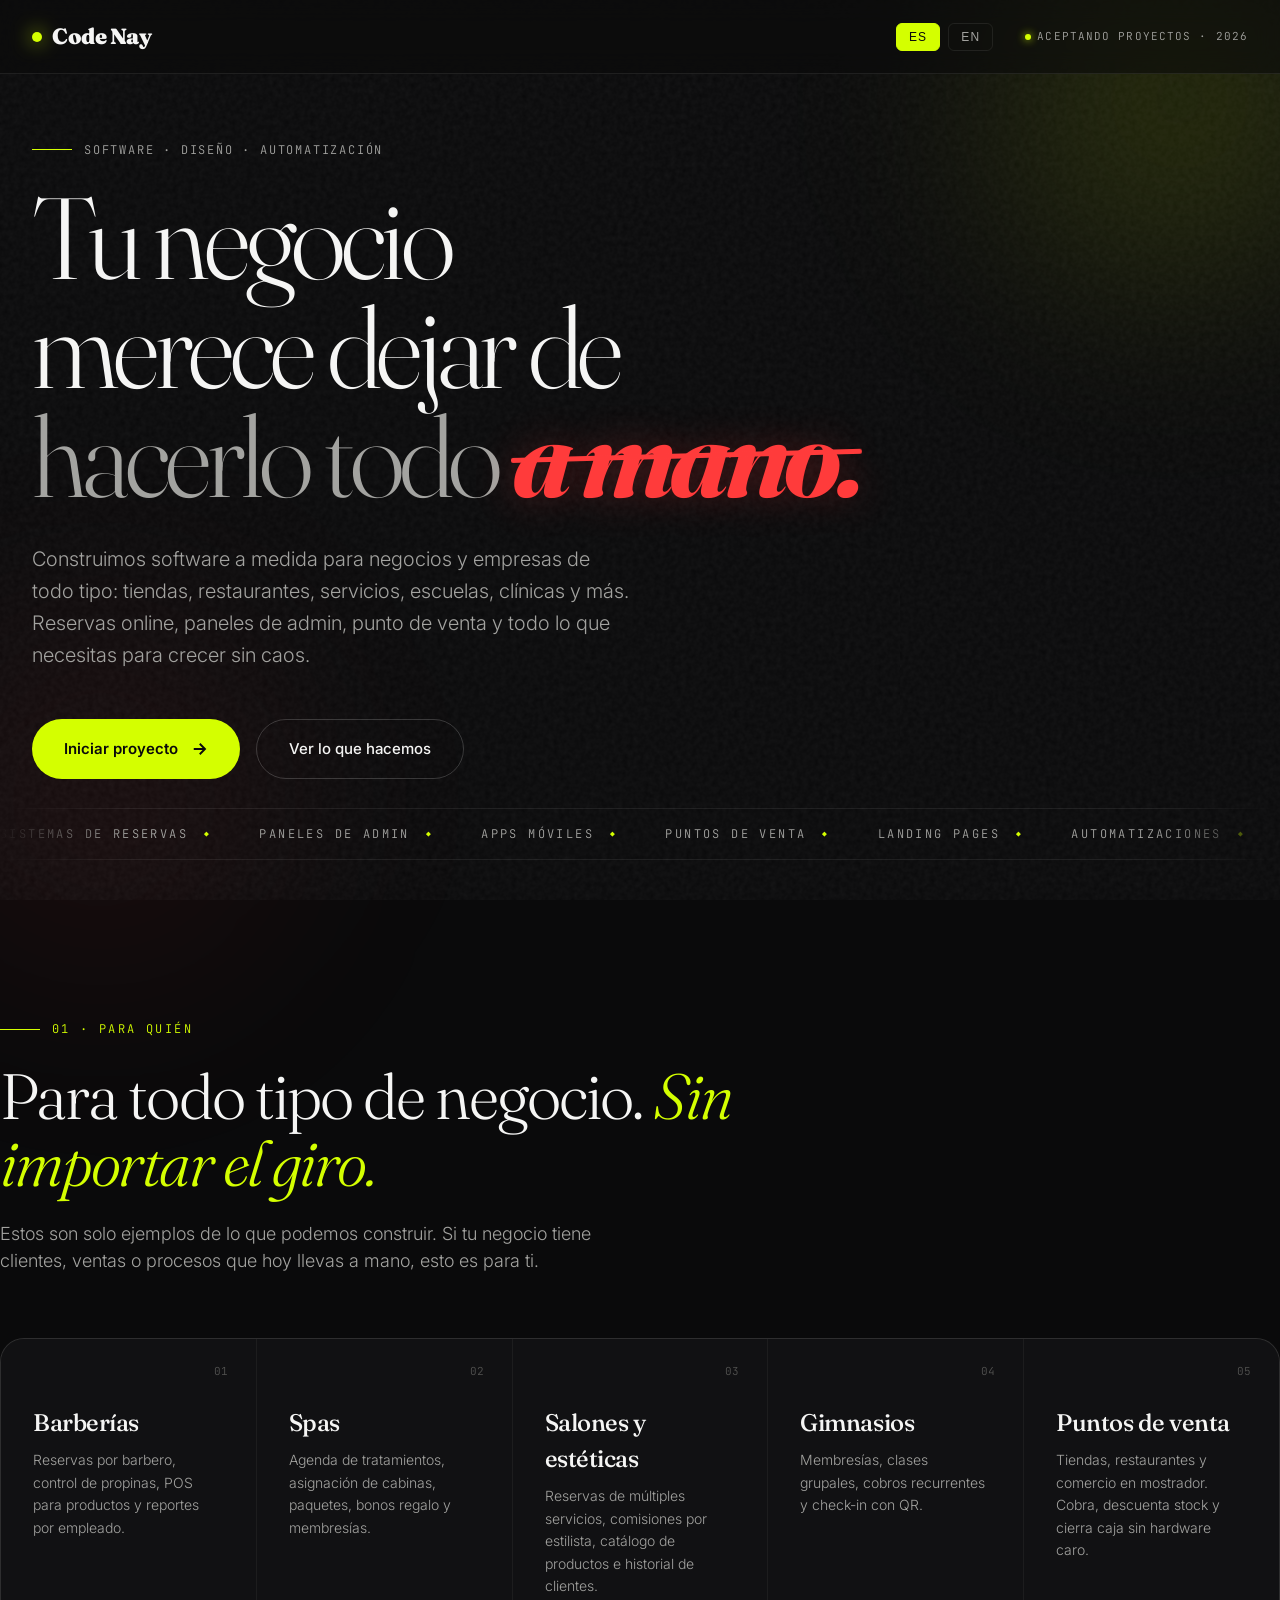
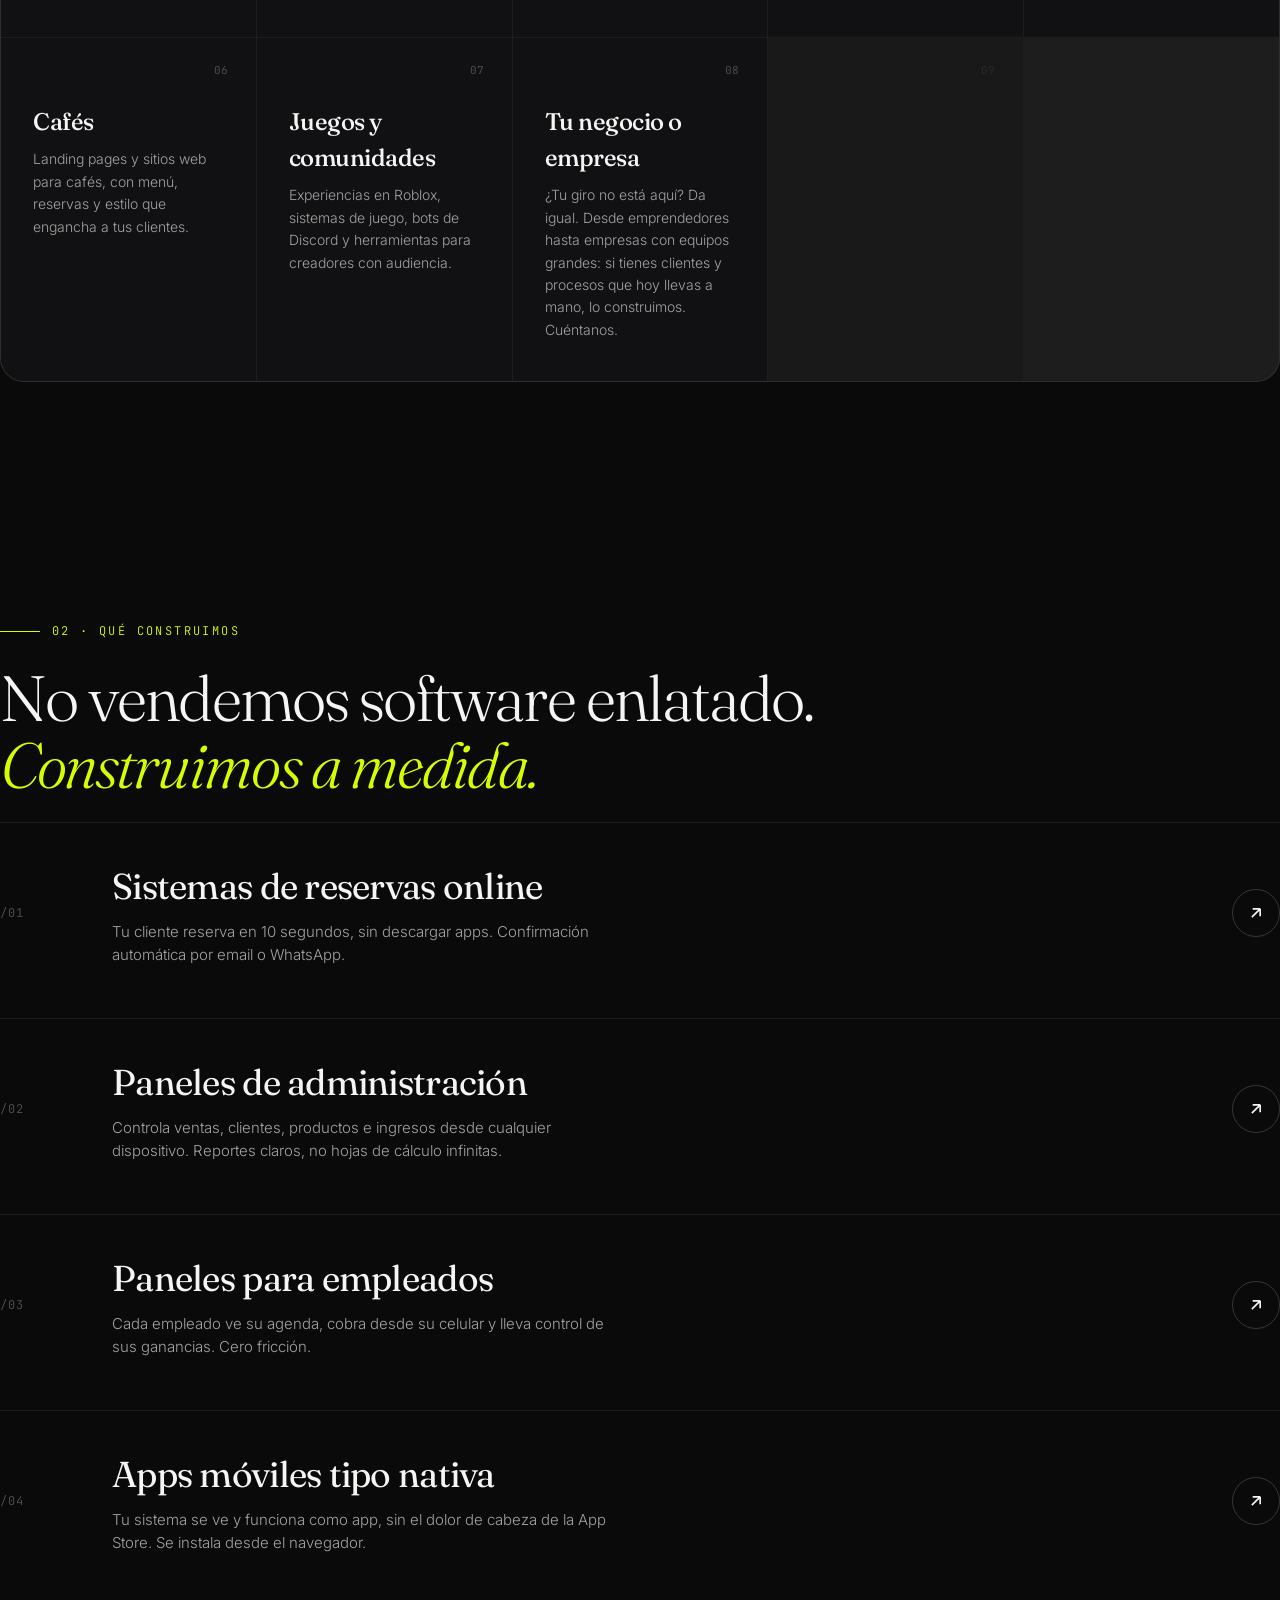
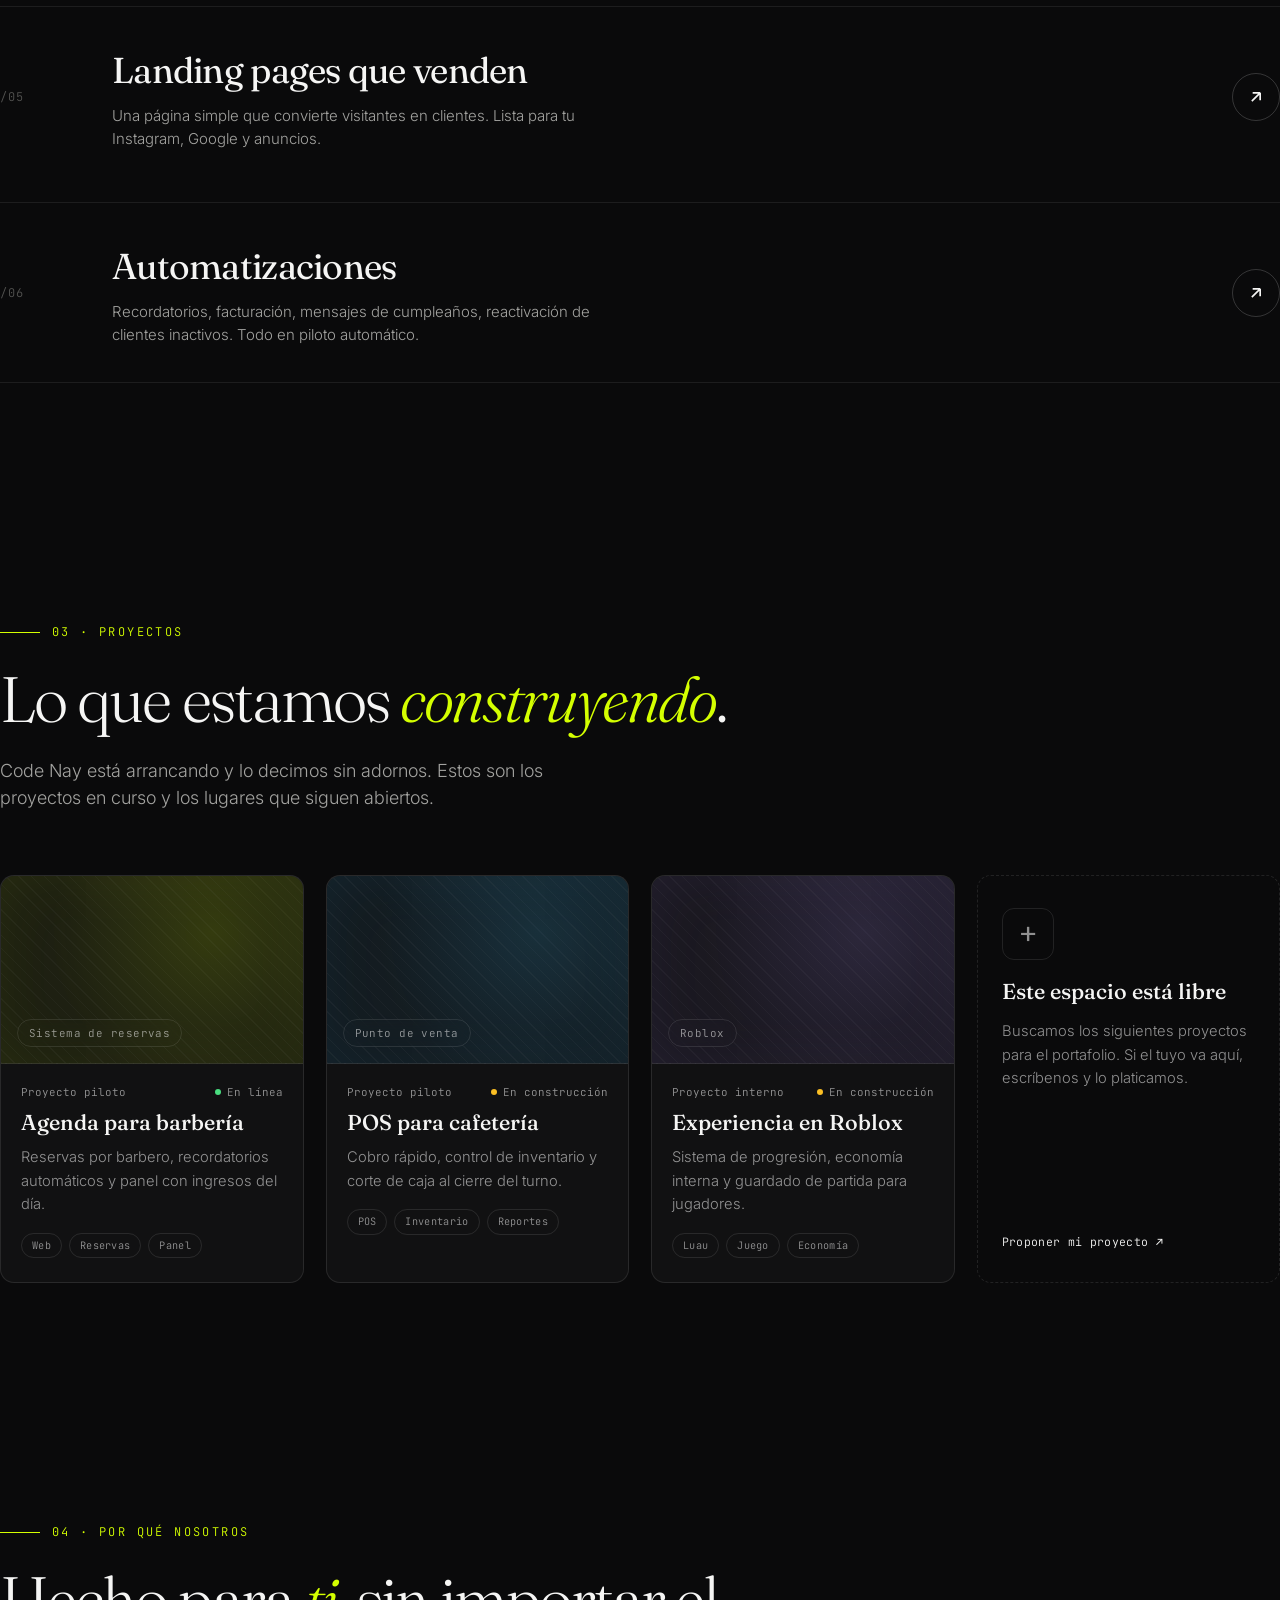
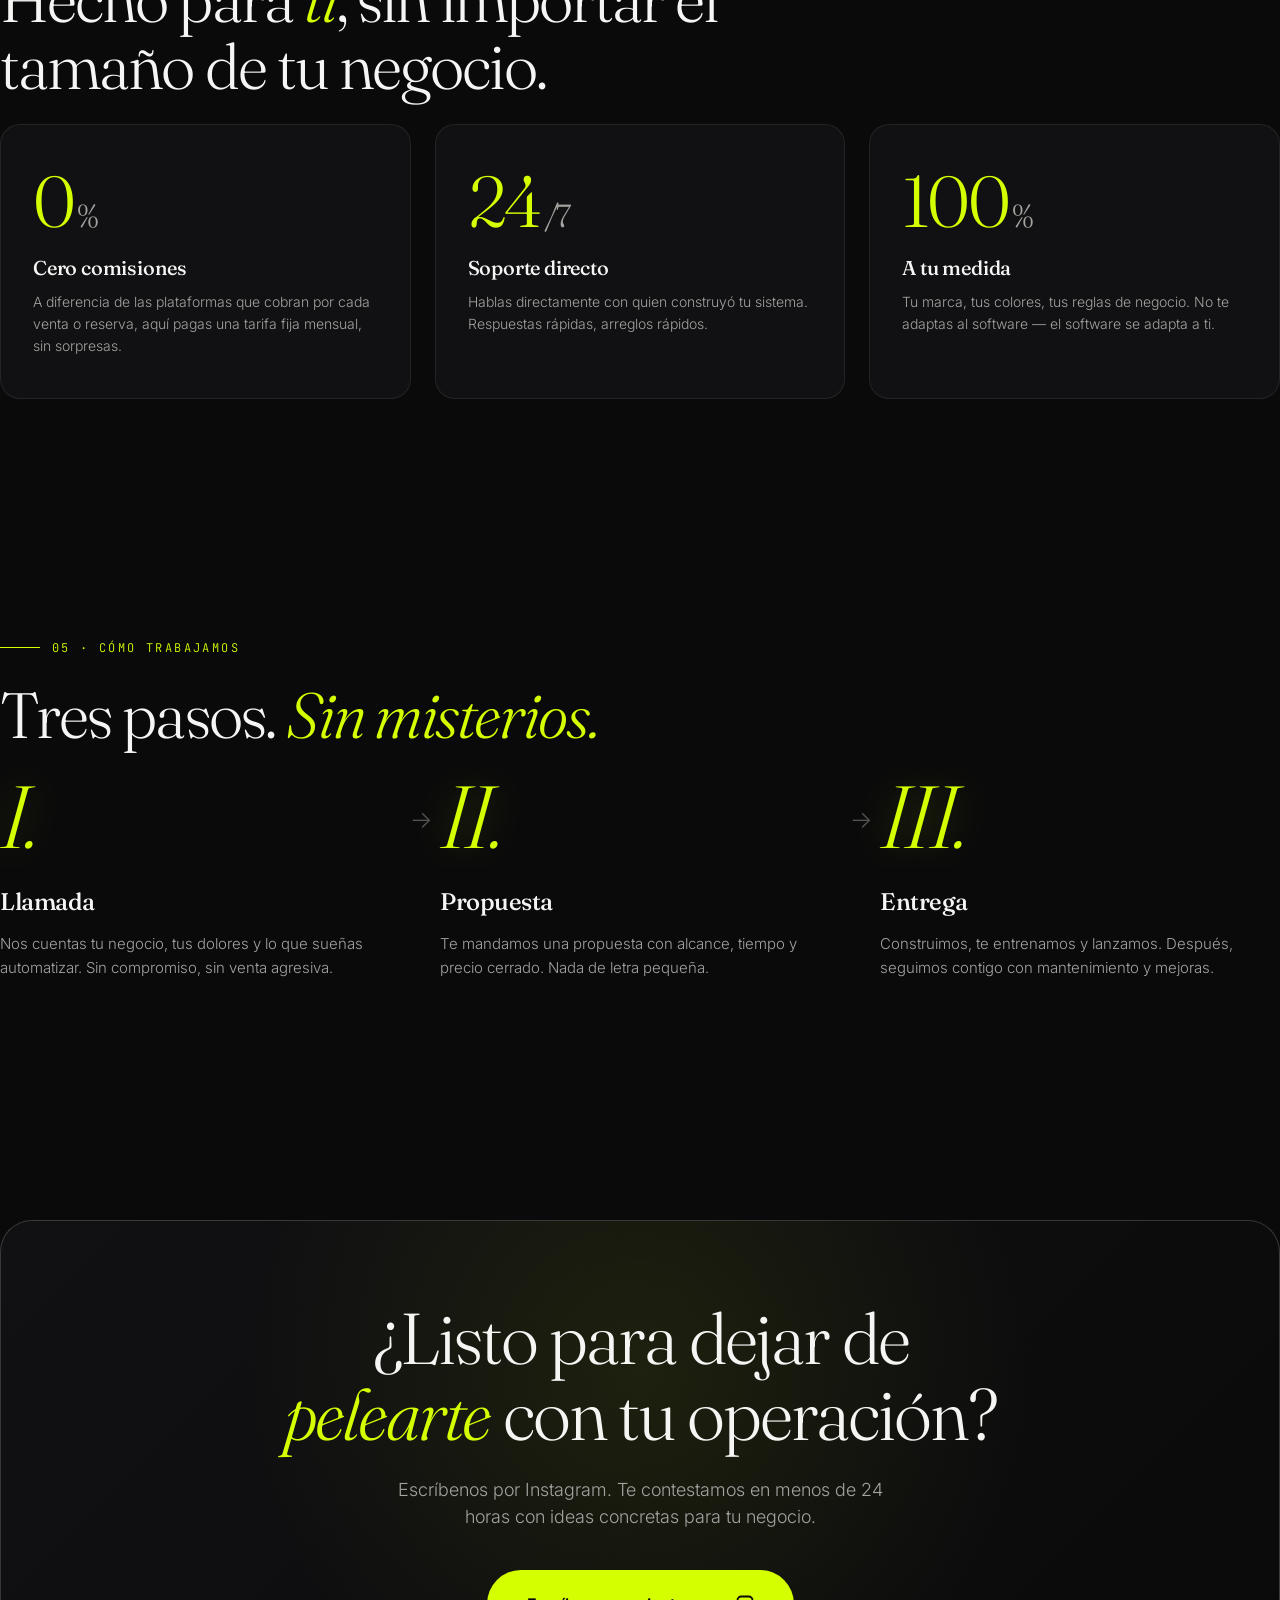
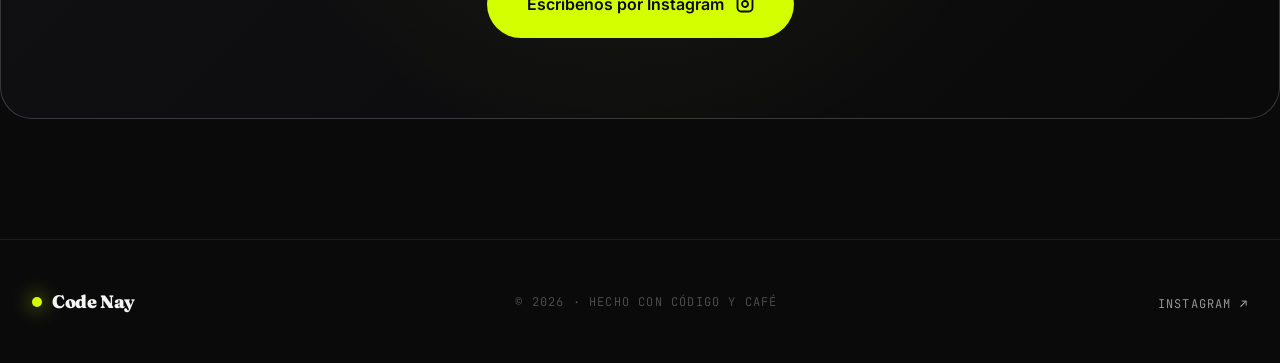
==== commit b81d15f3: "Nuevo título del hero y textos inclusivos para negocios y empresas de todo tamaño Co-Authored-By: Cl" ====
--- a/index.html
+++ b/index.html
@@ -107,10 +107,10 @@
   <h1 data-i18n="hero.title">
     Tu negocio<br>
     merece dejar de<br>
-    <span>operar por</span> <em class="strike">WhatsApp.</em>
+    <span>hacerlo todo</span> <em class="strike">a mano.</em>
   </h1>
   <p class="hero-sub" data-i18n="hero.subtitle">
-    Construimos software a medida para todo tipo de negocio: tiendas, restaurantes, servicios, escuelas, clínicas y más. Reservas online, paneles de admin, punto de venta y todo lo que necesitas para crecer sin caos.
+    Construimos software a medida para negocios y empresas de todo tipo: tiendas, restaurantes, servicios, escuelas, clínicas y más. Reservas online, paneles de admin, punto de venta y todo lo que necesitas para crecer sin caos.
   </p>
   <div class="hero-cta">
     <a href="https://instagram.com/code.nay_" target="_blank" rel="noopener" class="btn-primary">
@@ -196,8 +196,8 @@
     <div class="serve-card">
       <div class="serve-num">08</div>
       <div class="serve-icon"></div>
-      <h3 data-i18n="serve.cards.5.title">Tu negocio</h3>
-      <p data-i18n="serve.cards.5.desc">¿Tu giro no está aquí? Da igual. Si tiene clientes y procesos que hoy llevas a mano, lo construimos. Cuéntanos.</p>
+      <h3 data-i18n="serve.cards.5.title">Tu negocio o empresa</h3>
+      <p data-i18n="serve.cards.5.desc">¿Tu giro no está aquí? Da igual. Desde emprendedores hasta empresas con equipos grandes: si tienes clientes y procesos que hoy llevas a mano, lo construimos. Cuéntanos.</p>
     </div>
     <div class="serve-card serve-card--empty">
       <div class="serve-num">09</div>
@@ -350,7 +350,7 @@
 <!-- WHY US -->
 <section class="section wrap reveal">
   <div class="section-tag" data-i18n="sections.tag4">04 · Por qué nosotros</div>
-  <h2 data-i18n="why.title">Hecho para <em>dueños</em>, no para corporativos.</h2>
+  <h2 data-i18n="why.title">Hecho para <em>ti</em>, sin importar el tamaño de tu negocio.</h2>
 
   <div class="why-grid">
     <div class="why-card">
@@ -361,7 +361,7 @@
     <div class="why-card">
       <div class="why-stat">24<span>/7</span></div>
       <h3 data-i18n="why.items.1.title">Soporte directo</h3>
-      <p data-i18n="why.items.1.desc">Hablas con quien construyó tu sistema, no con un call center. Respuestas rápidas, arreglos rápidos.</p>
+      <p data-i18n="why.items.1.desc">Hablas directamente con quien construyó tu sistema. Respuestas rápidas, arreglos rápidos.</p>
     </div>
     <div class="why-card">
       <div class="why-stat">100<span>%</span></div>
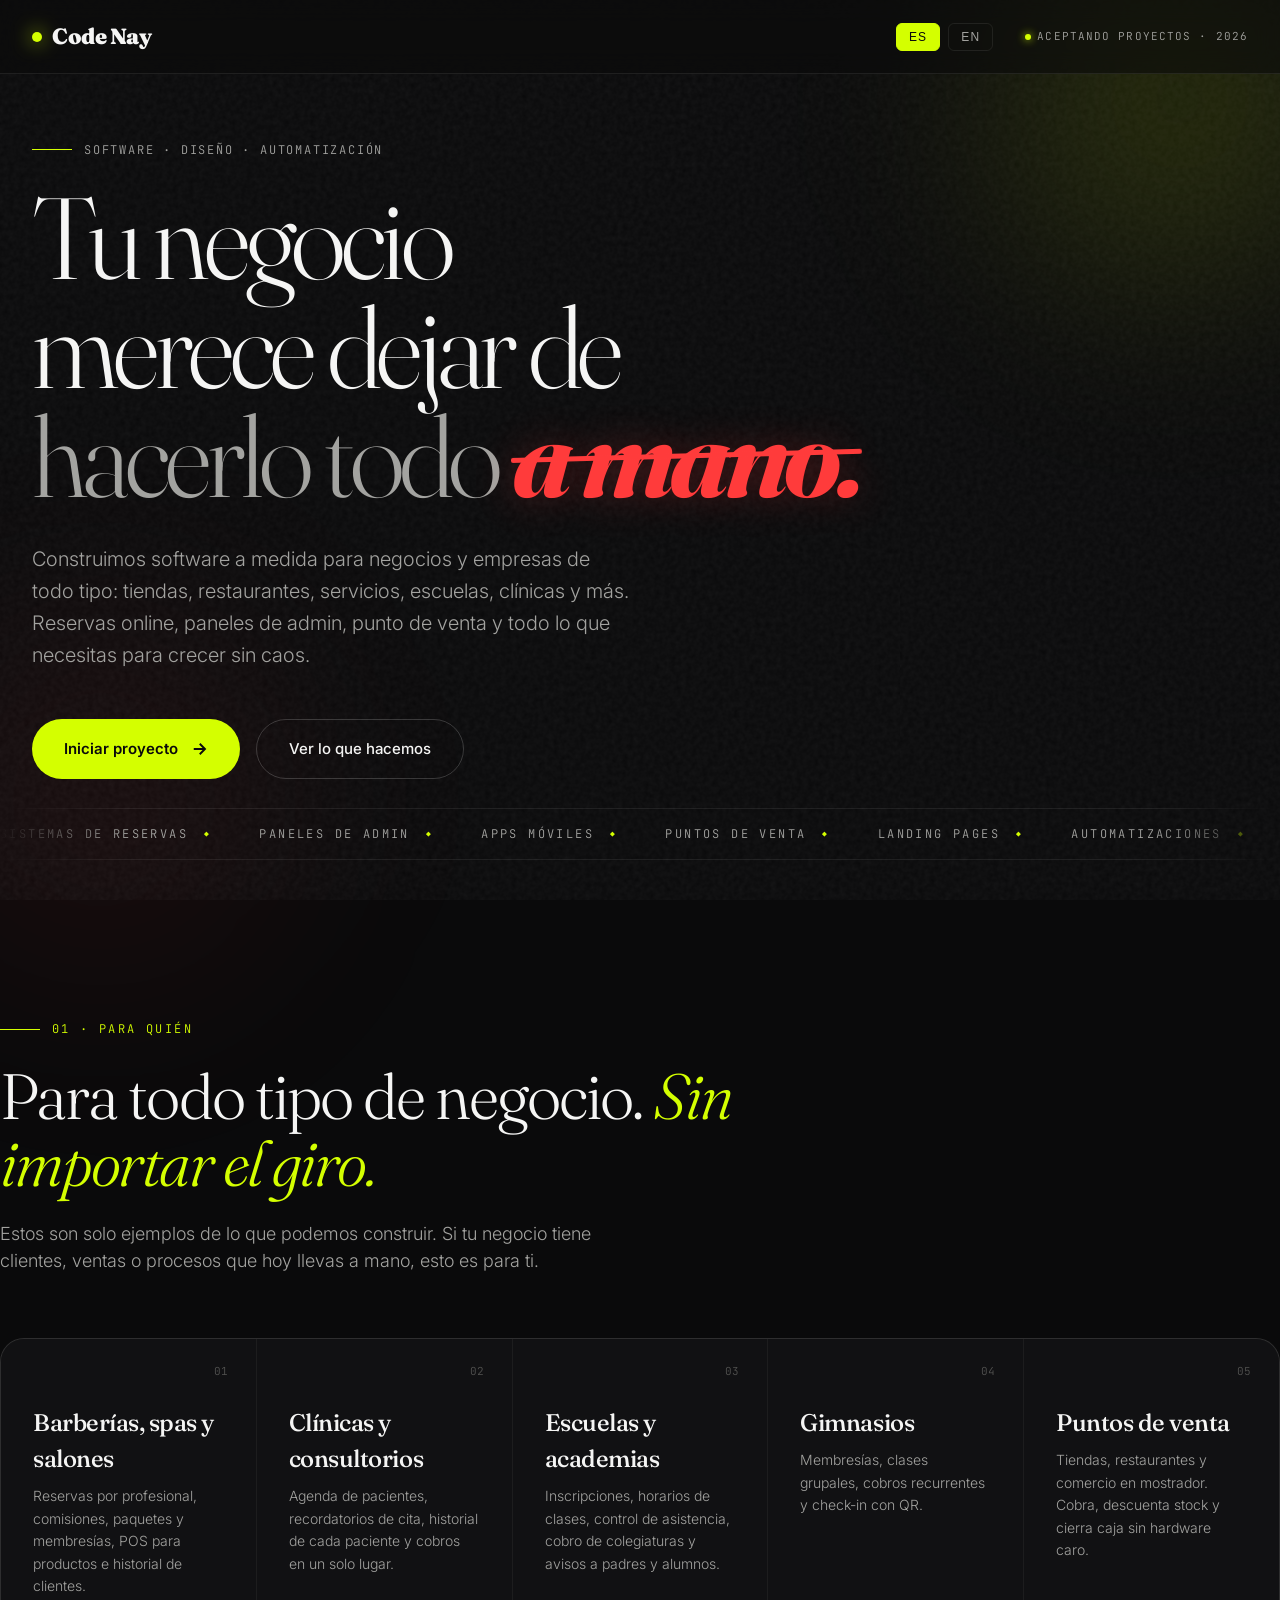
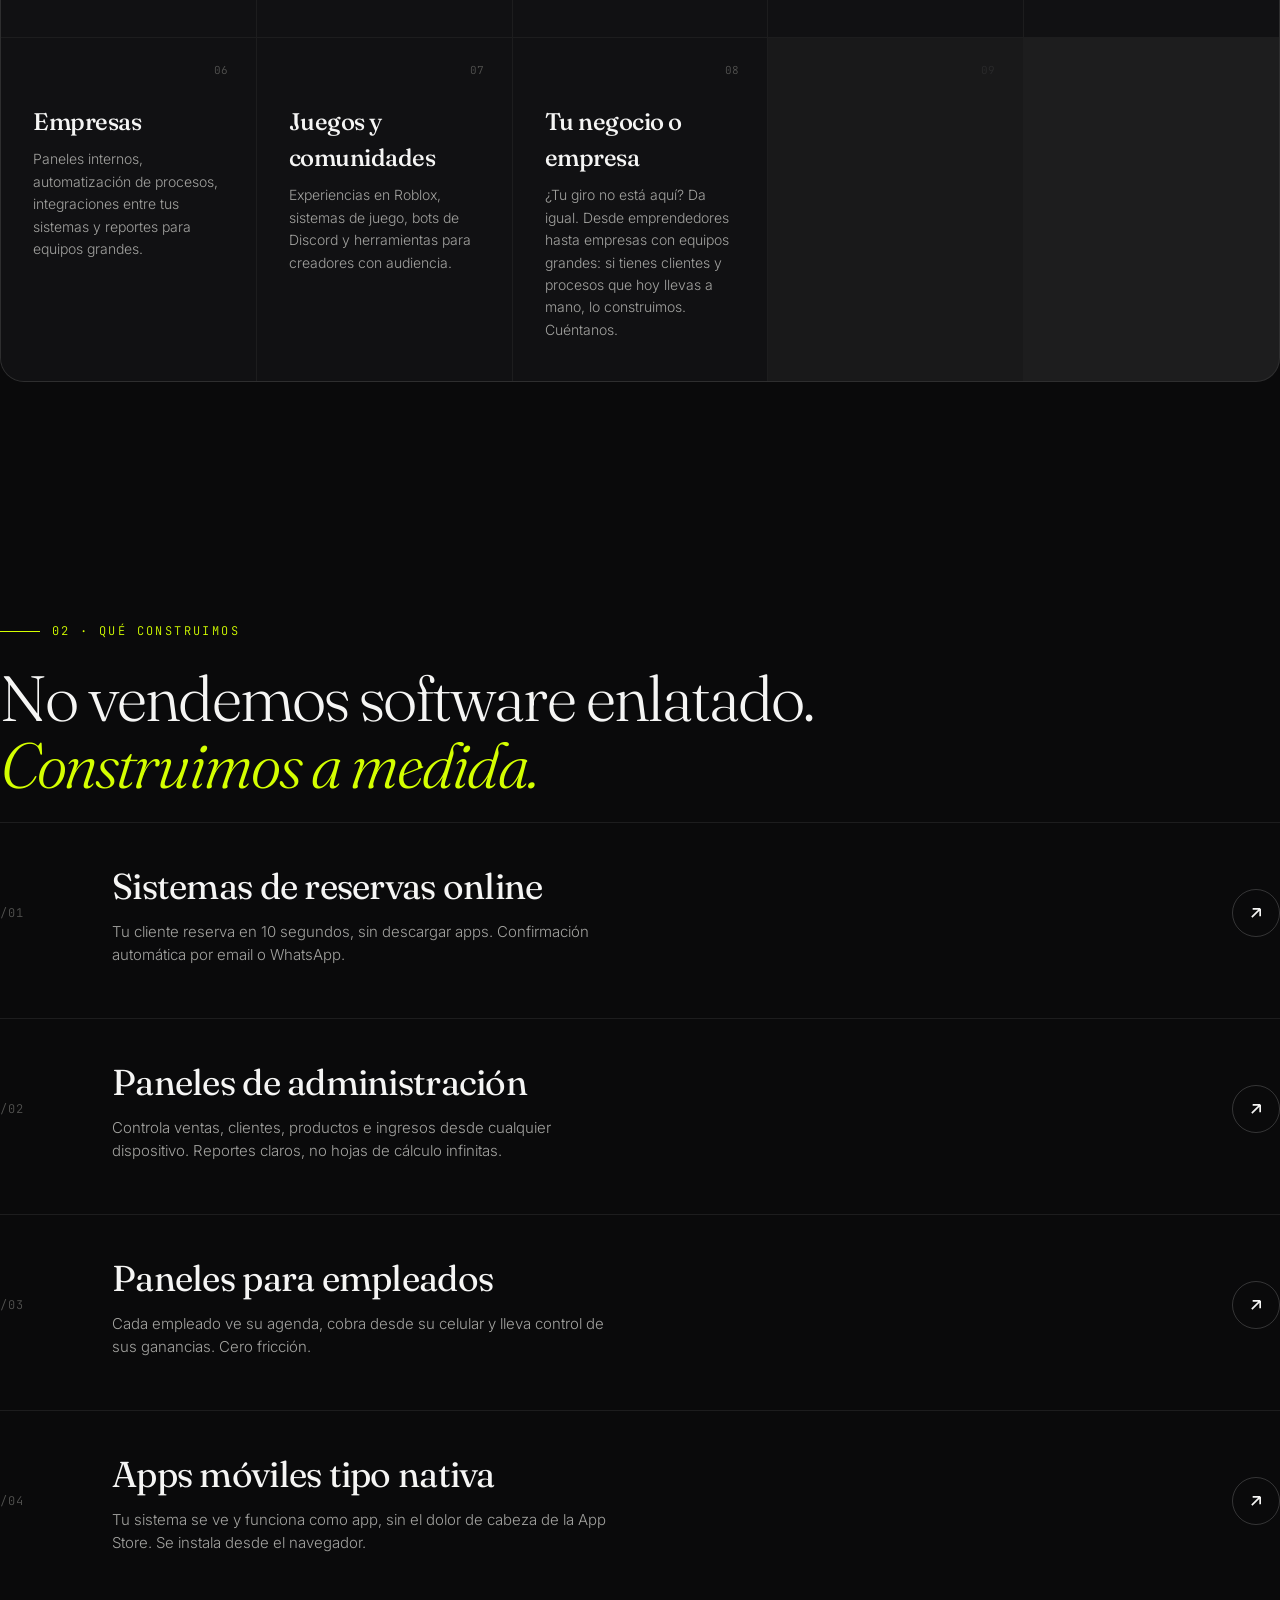
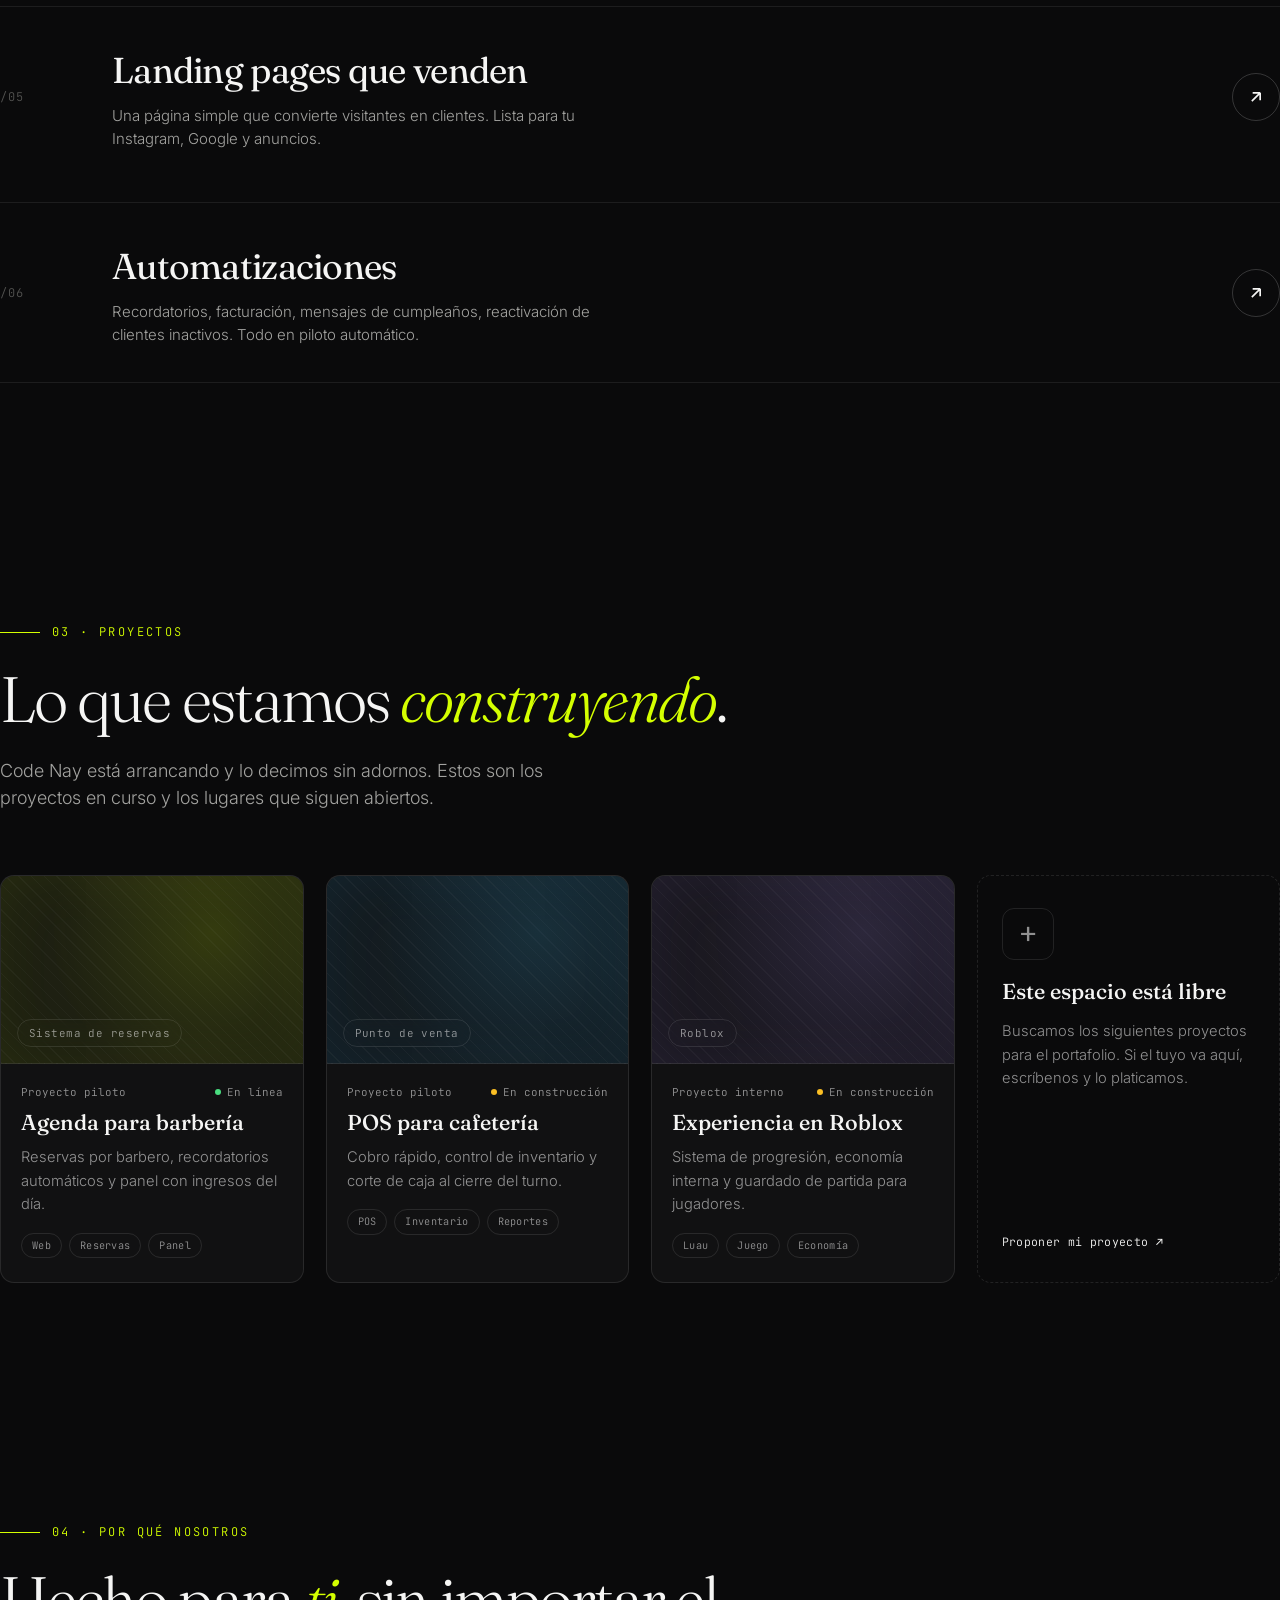
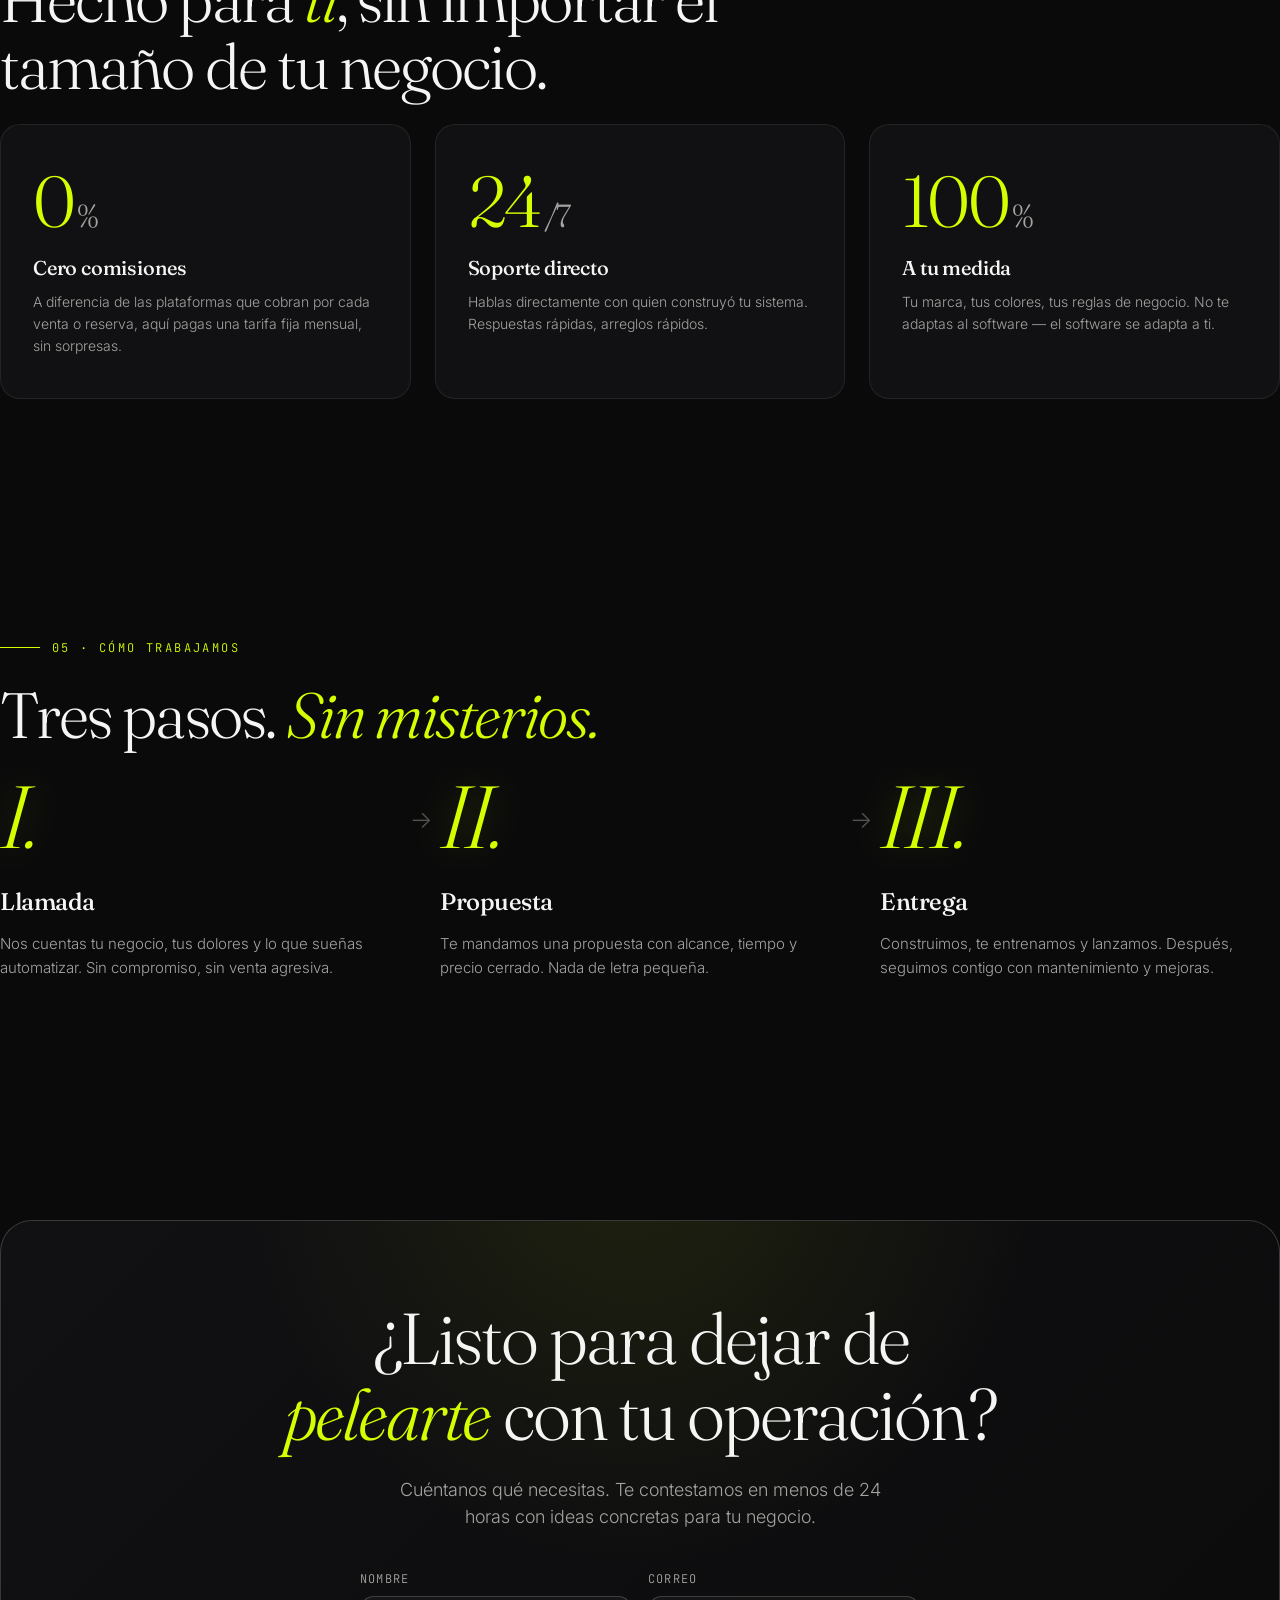
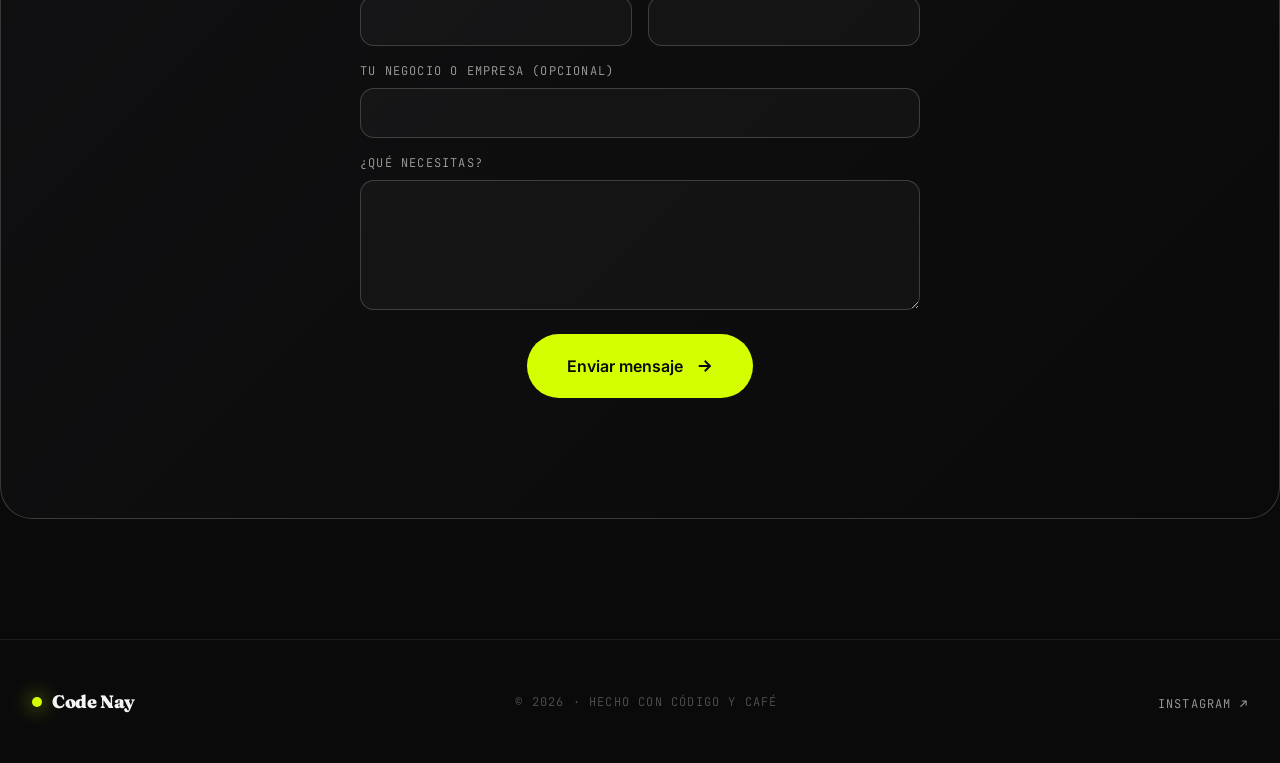
==== commit 65306b22: "Agrega formulario de contacto y nuevas tarjetas de ejemplo - Formulario de contacto (FormSubmit) hac" ====
--- a/index.html
+++ b/index.html
@@ -113,7 +113,7 @@
     Construimos software a medida para negocios y empresas de todo tipo: tiendas, restaurantes, servicios, escuelas, clínicas y más. Reservas online, paneles de admin, punto de venta y todo lo que necesitas para crecer sin caos.
   </p>
   <div class="hero-cta">
-    <a href="https://instagram.com/code.nay_" target="_blank" rel="noopener" class="btn-primary">
+    <a href="#contact" class="btn-primary">
       <span data-i18n="hero.cta1">Iniciar proyecto</span>
       <svg viewBox="0 0 24 24" fill="none" stroke="currentColor" stroke-width="2.5">
         <path d="M5 12h14M13 5l7 7-7 7"/>
@@ -154,20 +154,20 @@
     <div class="serve-card">
       <div class="serve-num">01</div>
       <div class="serve-icon"></div>
-      <h3 data-i18n="serve.cards.0.title">Barberías</h3>
-      <p data-i18n="serve.cards.0.desc">Reservas por barbero, control de propinas, POS para productos y reportes por empleado.</p>
+      <h3 data-i18n="serve.cards.0.title">Barberías, spas y salones</h3>
+      <p data-i18n="serve.cards.0.desc">Reservas por profesional, comisiones, paquetes y membresías, POS para productos e historial de clientes.</p>
     </div>
     <div class="serve-card">
       <div class="serve-num">02</div>
       <div class="serve-icon"></div>
-      <h3 data-i18n="serve.cards.1.title">Spas</h3>
-      <p data-i18n="serve.cards.1.desc">Agenda de tratamientos, asignación de cabinas, paquetes, bonos regalo y membresías.</p>
+      <h3 data-i18n="serve.cards.1.title">Clínicas y consultorios</h3>
+      <p data-i18n="serve.cards.1.desc">Agenda de pacientes, recordatorios de cita, historial de cada paciente y cobros en un solo lugar.</p>
     </div>
     <div class="serve-card">
       <div class="serve-num">03</div>
       <div class="serve-icon"></div>
-      <h3 data-i18n="serve.cards.2.title">Salones y estéticas</h3>
-      <p data-i18n="serve.cards.2.desc">Reservas de múltiples servicios, comisiones por estilista, catálogo de productos e historial de clientes.</p>
+      <h3 data-i18n="serve.cards.2.title">Escuelas y academias</h3>
+      <p data-i18n="serve.cards.2.desc">Inscripciones, horarios de clases, control de asistencia, cobro de colegiaturas y avisos a padres y alumnos.</p>
     </div>
     <div class="serve-card">
       <div class="serve-num">04</div>
@@ -184,8 +184,8 @@
     <div class="serve-card">
       <div class="serve-num">06</div>
       <div class="serve-icon"></div>
-      <h3 data-i18n="serve.cards.6.title">Cafés</h3>
-      <p data-i18n="serve.cards.6.desc">Landing pages y sitios web para cafés, con menú, reservas y estilo que engancha a tus clientes.</p>
+      <h3 data-i18n="serve.cards.6.title">Empresas</h3>
+      <p data-i18n="serve.cards.6.desc">Paneles internos, automatización de procesos, integraciones entre tus sistemas y reportes para equipos grandes.</p>
     </div>
     <div class="serve-card">
       <div class="serve-num">07</div>
@@ -338,7 +338,7 @@
       </div>
     </article>
 
-    <a class="work-card work-card--open" href="https://instagram.com/code.nay_" target="_blank" rel="noopener">
+    <a class="work-card work-card--open" href="#contact">
       <div class="work-open-mark">+</div>
       <h3 data-i18n="work.open.title">Este espacio está libre</h3>
       <p data-i18n="work.open.desc">Buscamos los siguientes proyectos para el portafolio. Si el tuyo va aquí, escríbenos y lo platicamos.</p>
@@ -396,18 +396,41 @@
 </section>
 
 <!-- CTA -->
-<section class="cta-section wrap reveal">
+<section class="cta-section wrap reveal" id="contact">
   <div class="cta-wrap">
     <h2 data-i18n="cta.title">¿Listo para dejar de<br><em>pelearte</em> con tu operación?</h2>
-    <p data-i18n="cta.subtitle">Escríbenos por Instagram. Te contestamos en menos de 24 horas con ideas concretas para tu negocio.</p>
-    <a href="https://instagram.com/code.nay_" target="_blank" rel="noopener" class="btn-primary">
-      <span data-i18n="cta.button">Escríbenos por Instagram</span>
-      <svg viewBox="0 0 24 24" fill="none" stroke="currentColor" stroke-width="2.5">
-        <rect x="2" y="2" width="20" height="20" rx="5"/>
-        <path d="M16 11.37A4 4 0 1 1 12.63 8 4 4 0 0 1 16 11.37z"/>
-        <line x1="17.5" y1="6.5" x2="17.51" y2="6.5"/>
-      </svg>
-    </a>
+    <p data-i18n="cta.subtitle">Cuéntanos qué necesitas. Te contestamos en menos de 24 horas con ideas concretas para tu negocio.</p>
+    <form id="contact-form" class="contact-form" action="https://formsubmit.co/ajax/codenay8@gmail.com" method="POST">
+      <div class="form-row">
+        <label class="field">
+          <span data-i18n="form.name">Nombre</span>
+          <input type="text" name="name" required maxlength="100" autocomplete="name">
+        </label>
+        <label class="field">
+          <span data-i18n="form.email">Correo</span>
+          <input type="email" name="email" required maxlength="150" autocomplete="email">
+        </label>
+      </div>
+      <label class="field">
+        <span data-i18n="form.business">Tu negocio o empresa (opcional)</span>
+        <input type="text" name="business" maxlength="150" autocomplete="organization">
+      </label>
+      <label class="field">
+        <span data-i18n="form.message">¿Qué necesitas?</span>
+        <textarea name="message" rows="5" required maxlength="2000"></textarea>
+      </label>
+      <input type="hidden" name="_subject" value="Nuevo mensaje desde codenay.com">
+      <input type="hidden" name="_template" value="table">
+      <input type="hidden" name="_captcha" value="false">
+      <input type="text" name="_honey" class="form-hp" tabindex="-1" autocomplete="off" aria-hidden="true">
+      <button type="submit" class="btn-primary">
+        <span data-i18n="form.submit">Enviar mensaje</span>
+        <svg viewBox="0 0 24 24" fill="none" stroke="currentColor" stroke-width="2.5">
+          <path d="M5 12h14M13 5l7 7-7 7"/>
+        </svg>
+      </button>
+      <div class="form-status" role="status" aria-live="polite"></div>
+    </form>
   </div>
 </section>
 
@@ -435,6 +458,36 @@
   }, { threshold: 0.1 });
 
   document.querySelectorAll('.reveal').forEach(el => observer.observe(el));
+
+  const contactForm = document.getElementById('contact-form');
+  if (contactForm) {
+    const status = contactForm.querySelector('.form-status');
+    const submitBtn = contactForm.querySelector('button[type="submit"]');
+    contactForm.addEventListener('submit', async (e) => {
+      e.preventDefault();
+      const t = translations[i18n.currentLang].form;
+      status.className = 'form-status';
+      status.textContent = t.sending;
+      submitBtn.disabled = true;
+      try {
+        const res = await fetch(contactForm.action, {
+          method: 'POST',
+          headers: { 'Accept': 'application/json' },
+          body: new FormData(contactForm)
+        });
+        const data = await res.json().catch(() => ({}));
+        if (!res.ok || data.success === false || data.success === 'false') throw new Error('send failed');
+        contactForm.reset();
+        status.classList.add('is-ok');
+        status.textContent = t.ok;
+      } catch (err) {
+        status.classList.add('is-error');
+        status.textContent = t.error;
+      } finally {
+        submitBtn.disabled = false;
+      }
+    });
+  }
 </script>
 
 </body>
--- a/styles.css
+++ b/styles.css
@@ -636,6 +636,79 @@
   position: relative;
   font-size: 16px;
   padding: 22px 40px;
+}
+
+/* Contact form */
+.contact-form {
+  position: relative;
+  display: grid;
+  gap: 16px;
+  max-width: 560px;
+  margin: 0 auto;
+  text-align: left;
+}
+.form-row {
+  display: grid;
+  grid-template-columns: 1fr 1fr;
+  gap: 16px;
+}
+.field {
+  display: grid;
+  gap: 8px;
+}
+.field span {
+  font-family: 'JetBrains Mono', monospace;
+  font-size: 12px;
+  text-transform: uppercase;
+  letter-spacing: 0.1em;
+  color: var(--ink-dim);
+}
+.field input,
+.field textarea {
+  width: 100%;
+  background: rgba(255,255,255,0.03);
+  border: 1px solid var(--line-strong);
+  border-radius: 14px;
+  padding: 14px 16px;
+  color: var(--ink);
+  font-family: 'Inter', sans-serif;
+  font-size: 16px;
+  transition: border-color 0.3s ease, box-shadow 0.3s ease;
+}
+.field textarea {
+  resize: vertical;
+  min-height: 120px;
+}
+.field input:focus,
+.field textarea:focus {
+  outline: none;
+  border-color: var(--neon);
+  box-shadow: 0 0 0 3px rgba(212,255,0,0.15);
+}
+.contact-form .btn-primary {
+  justify-self: center;
+  margin-top: 8px;
+}
+.contact-form .btn-primary:disabled {
+  opacity: 0.6;
+  cursor: wait;
+  transform: none;
+  box-shadow: none;
+}
+.form-status {
+  min-height: 24px;
+  text-align: center;
+  font-size: 15px;
+  color: var(--ink-dim);
+}
+.form-status.is-ok { color: var(--neon); }
+.form-status.is-error { color: var(--accent); }
+.form-hp {
+  position: absolute;
+  left: -9999px;
+  width: 1px;
+  height: 1px;
+  overflow: hidden;
 }
 
 /* ============ FOOTER ============ */
@@ -691,6 +764,8 @@
   .service-row:hover { padding-left: 0; }
   .process-step::after { display: none; }
   .cta-wrap { padding: 60px 24px; }
+  .form-row { grid-template-columns: 1fr; }
+  .contact-form .btn-primary { justify-self: stretch; }
   footer { flex-direction: column; text-align: center; }
 }
 
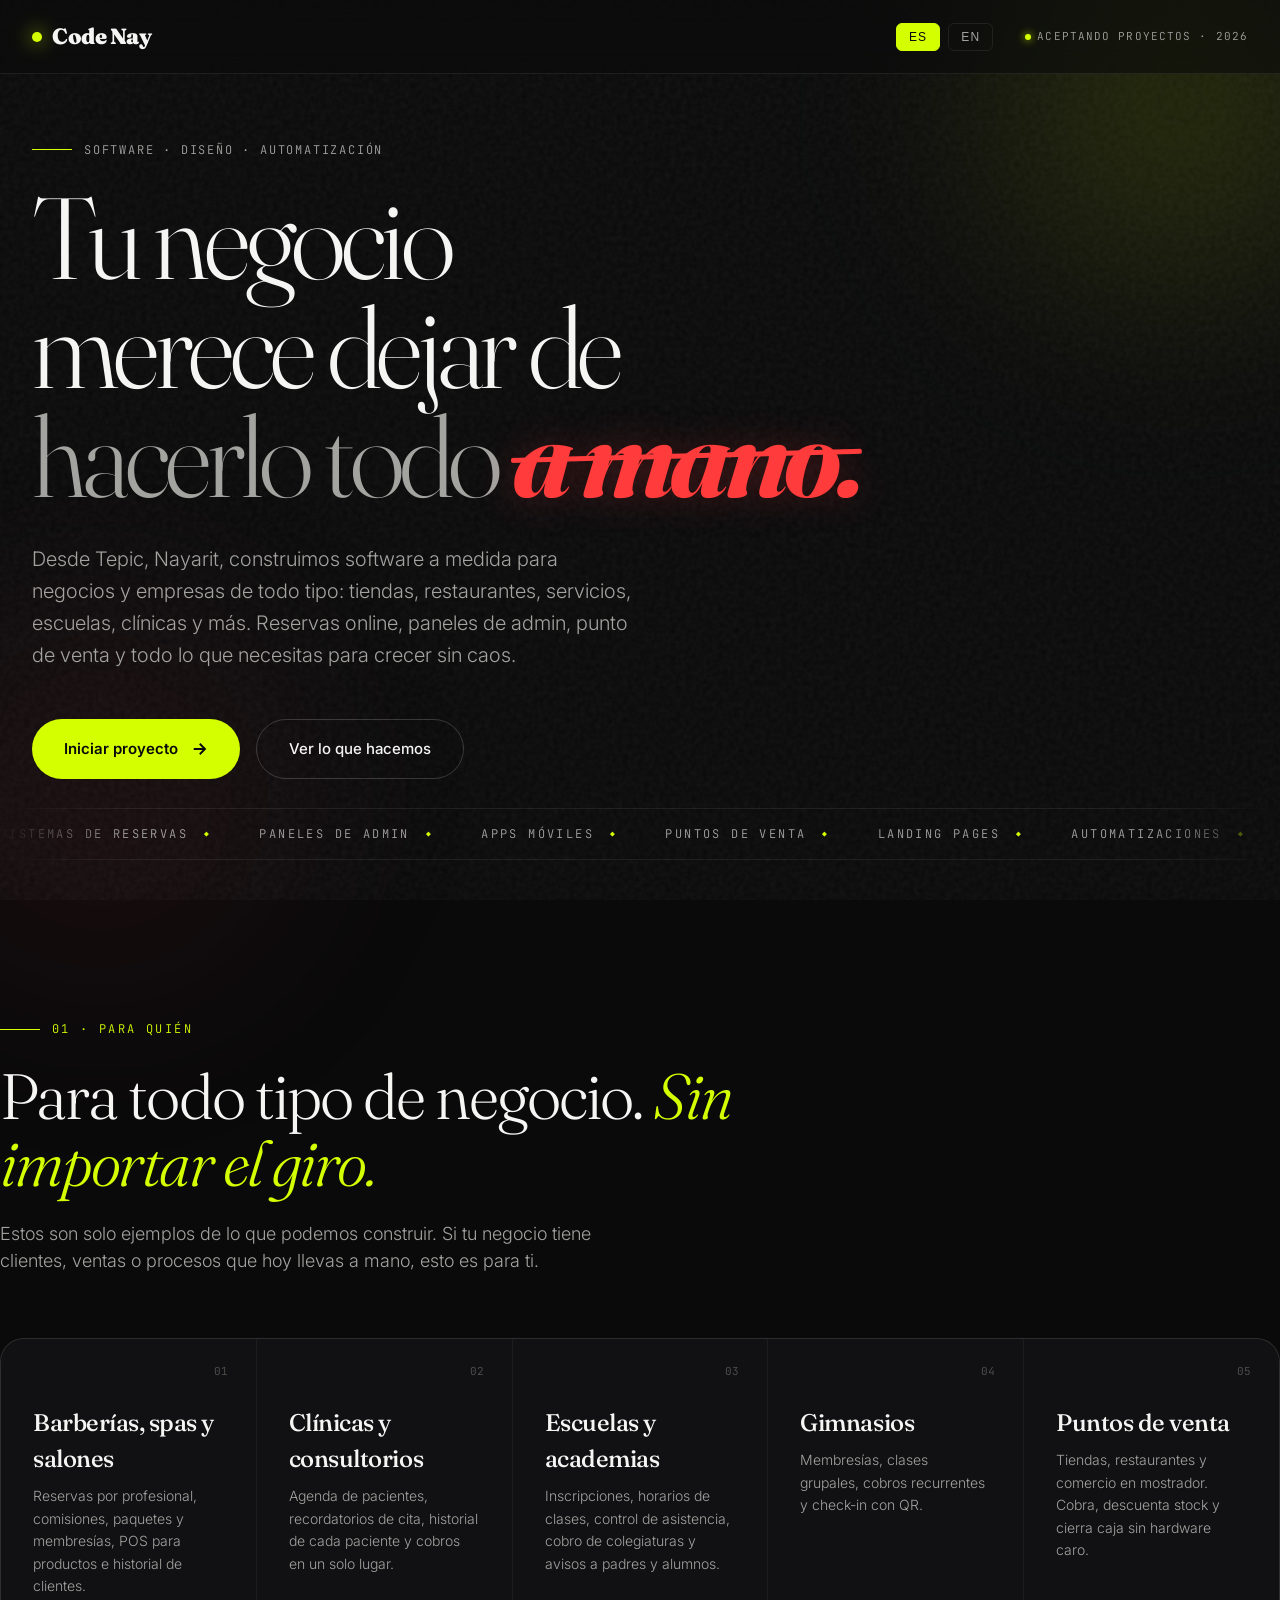
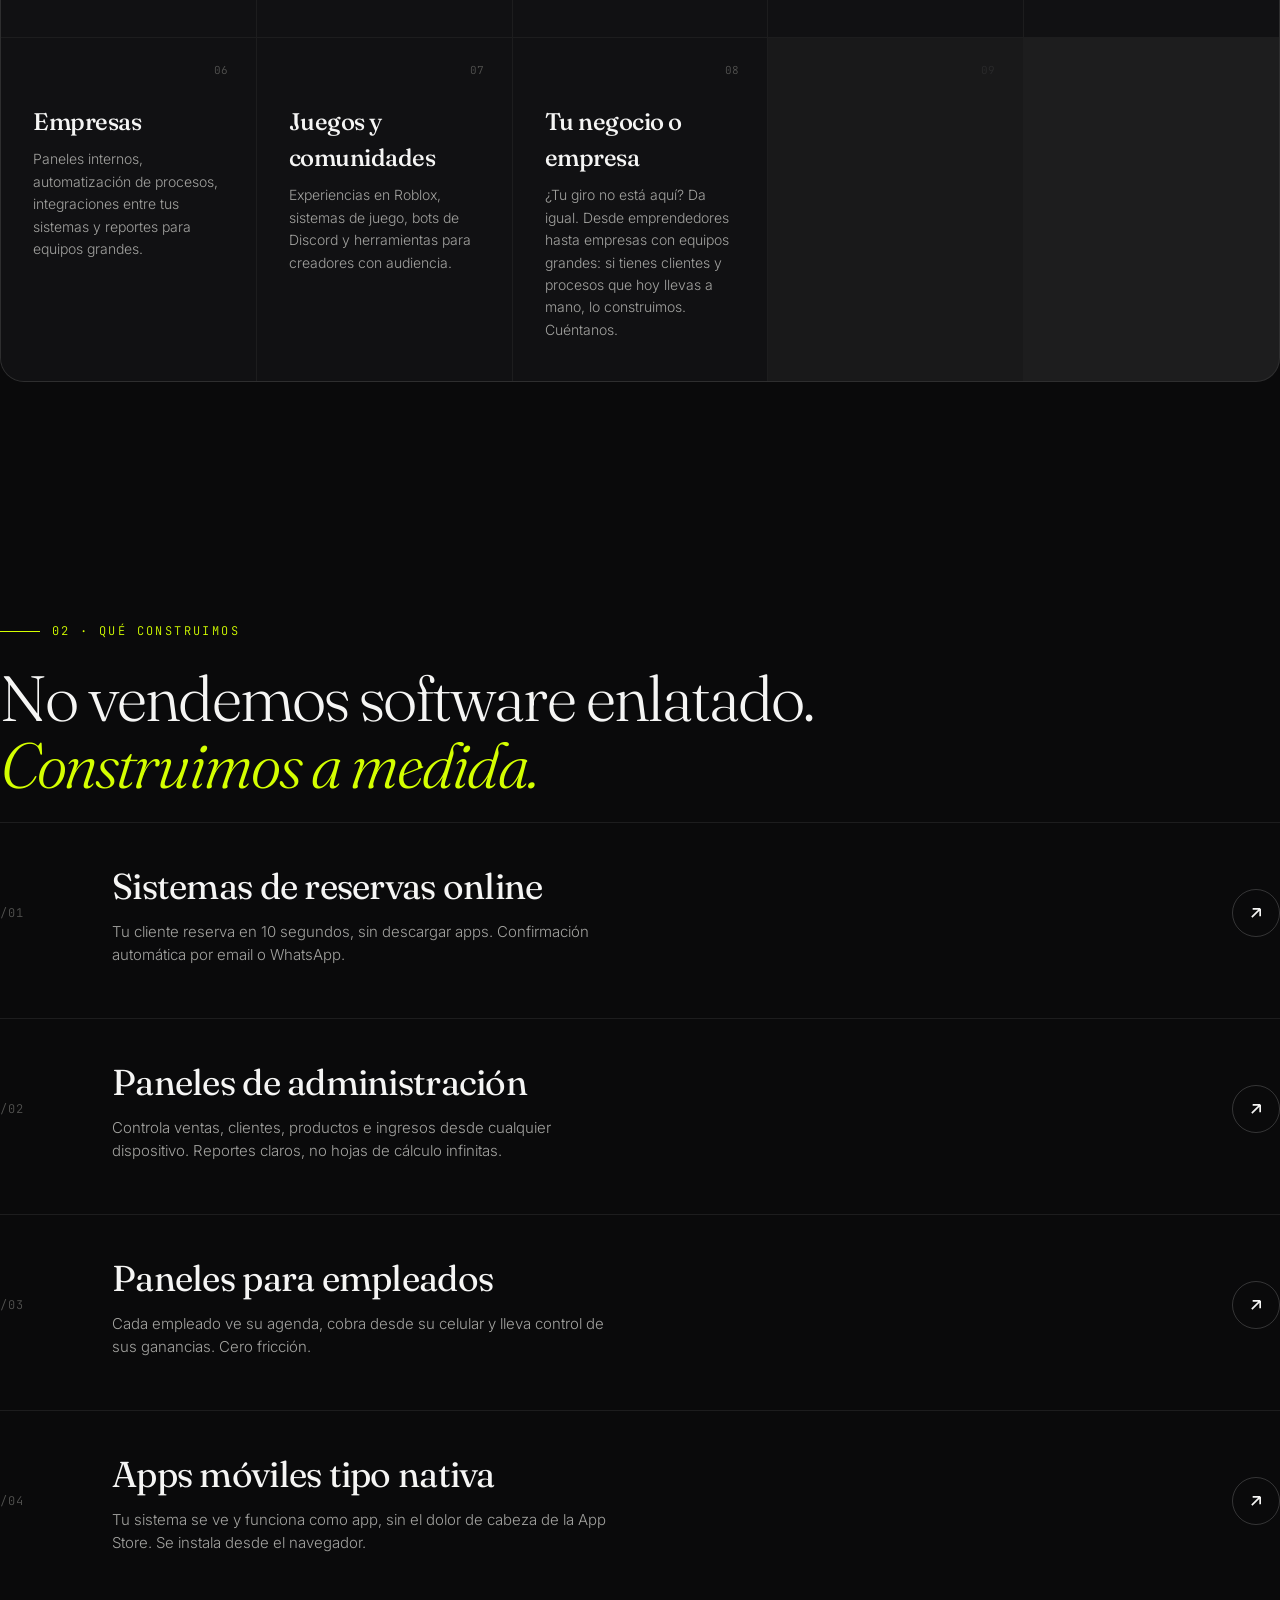
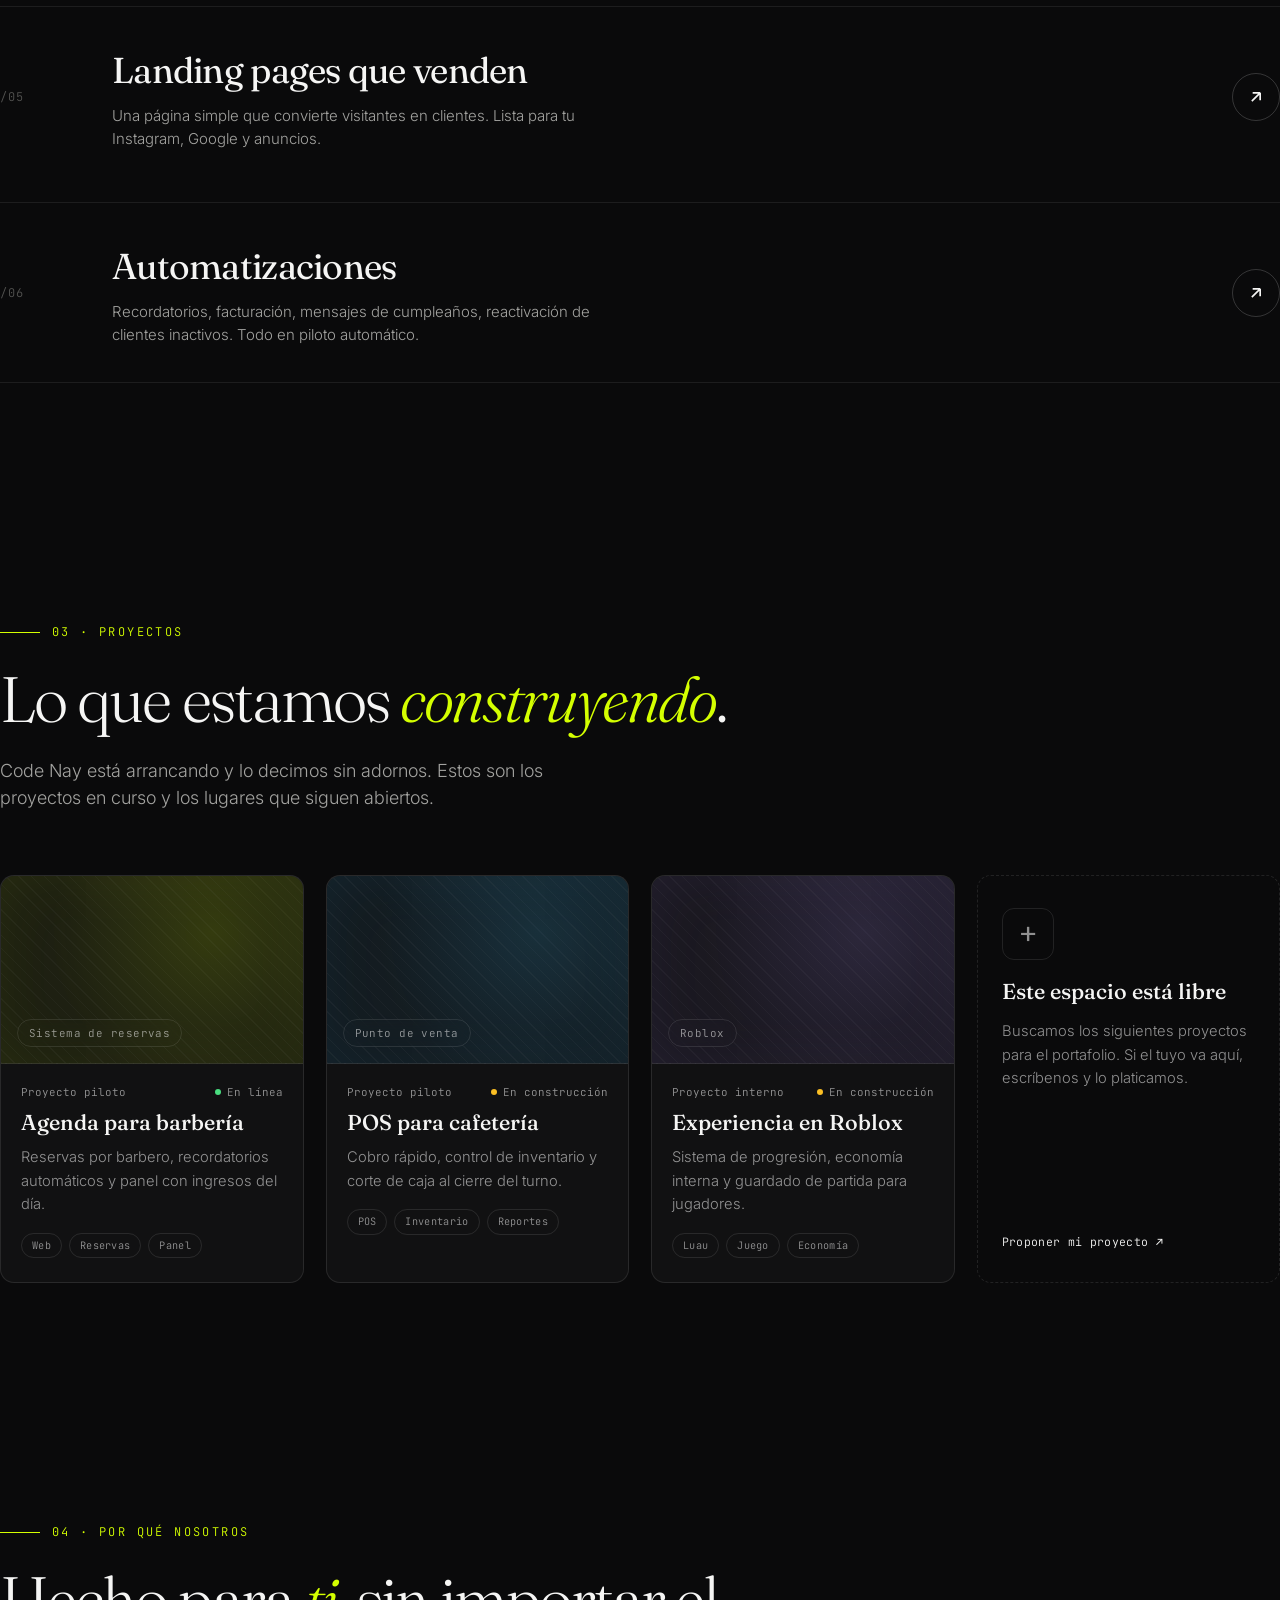
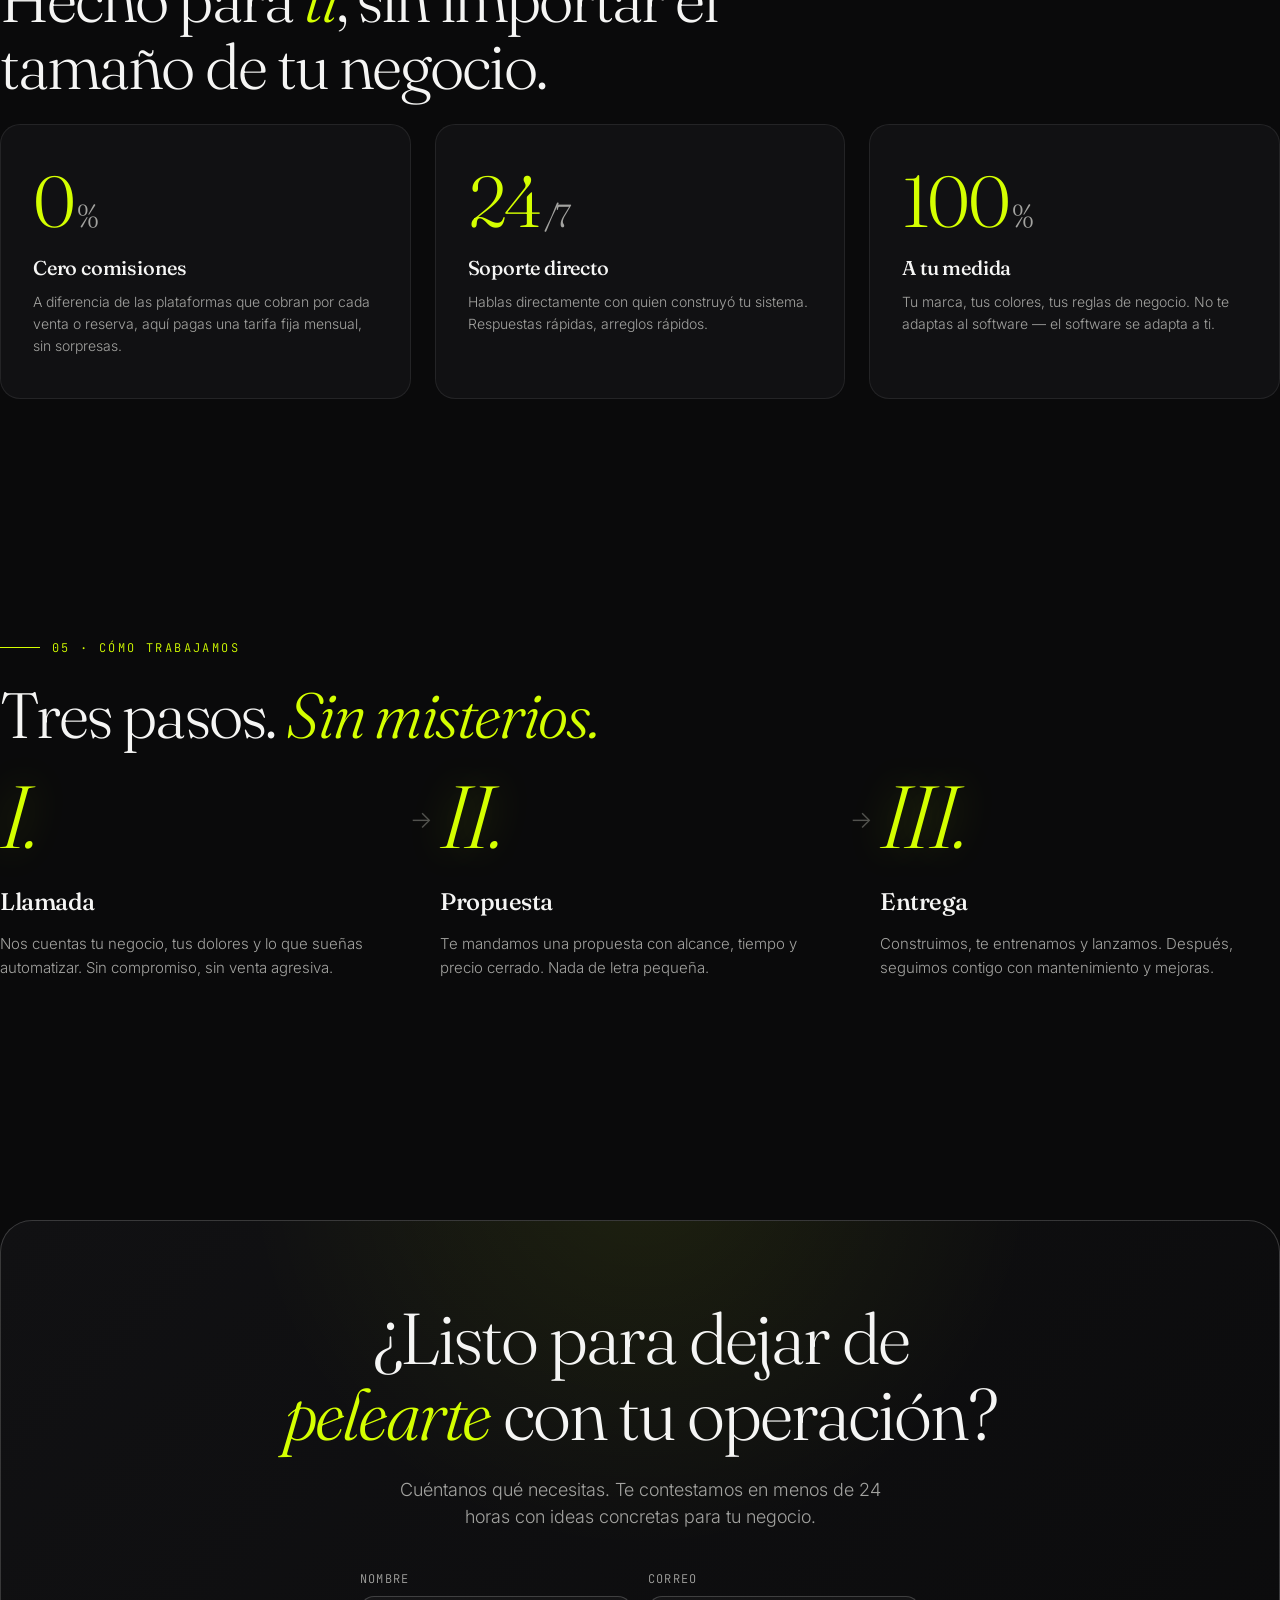
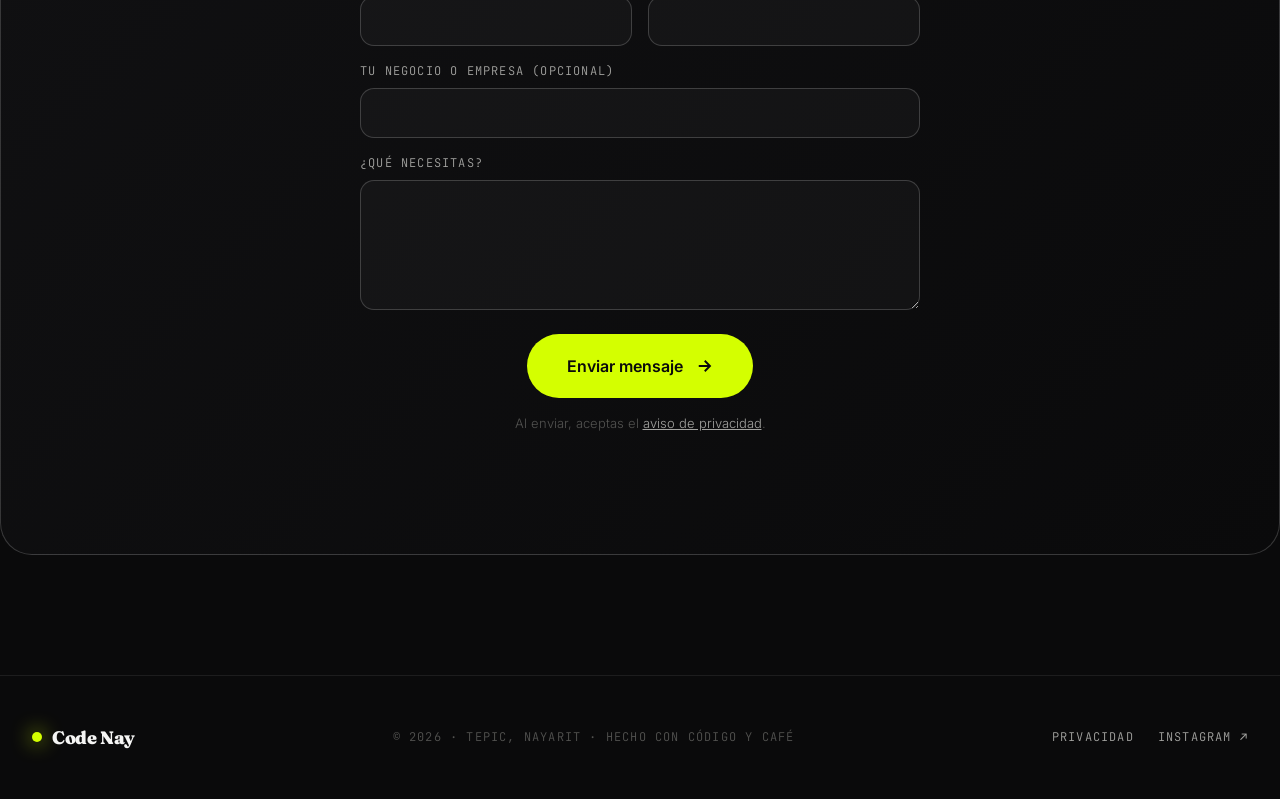
==== commit 3c02c606: "Agrega imagen para compartir, aviso de privacidad y mejoras de SEO local - og-image.jpg y metadatos " ====
--- a/index.html
+++ b/index.html
@@ -23,12 +23,16 @@
 <meta property="og:url" content="https://www.codenay.com/">
 <meta property="og:title" content="Code Nay — Software a medida en Tepic, Nayarit">
 <meta property="og:description" content="Sistemas de reservas, puntos de venta, paneles de administración, sitios web y automatizaciones. Construimos el software que tu negocio necesita.">
-<!-- TODO: cuando exista og-image.jpg (1200x630) en la raíz, agregar og:image, og:image:width/height/alt, twitter:image y "image" en el JSON-LD, y cambiar twitter:card a summary_large_image -->
+<meta property="og:image" content="https://www.codenay.com/og-image.jpg">
+<meta property="og:image:width" content="1200">
+<meta property="og:image:height" content="630">
+<meta property="og:image:alt" content="Code Nay — software a medida para tu negocio">
 
 <!-- Vista previa en X / Twitter -->
-<meta name="twitter:card" content="summary">
+<meta name="twitter:card" content="summary_large_image">
 <meta name="twitter:title" content="Code Nay — Software a medida en Tepic, Nayarit">
 <meta name="twitter:description" content="Sistemas de reservas, puntos de venta, paneles de administración, sitios web y automatizaciones.">
+<meta name="twitter:image" content="https://www.codenay.com/og-image.jpg">
 
 <!-- Datos estructurados: le explican a Google qué es este negocio -->
 <script type="application/ld+json">
@@ -39,6 +43,7 @@
   "name": "Code Nay",
   "alternateName": "Codenay",
   "url": "https://www.codenay.com/",
+  "image": "https://www.codenay.com/og-image.jpg",
   "logo": "https://www.codenay.com/favicon.png",
   "description": "Desarrollo de software a medida: sistemas de reservas, puntos de venta, paneles de administración, sitios web, apps y automatizaciones para negocios.",
   "priceRange": "$$",
@@ -78,6 +83,16 @@
 <link href="https://fonts.googleapis.com/css2?family=Fraunces:ital,opsz,wght@0,9..144,300;0,9..144,500;0,9..144,700;0,9..144,900;1,9..144,500&family=JetBrains+Mono:wght@400;500;700&family=Inter:wght@300;400;500;600&display=swap" rel="stylesheet">
 <link rel="stylesheet" href="styles.css">
 <link rel="stylesheet" href="styles-work.css">
+
+<!-- Google tag (gtag.js) -->
+<script async src="https://www.googletagmanager.com/gtag/js?id=G-B6ZFRSYL4J"></script>
+<script>
+  window.dataLayer = window.dataLayer || [];
+  function gtag(){dataLayer.push(arguments);}
+  gtag('js', new Date());
+
+  gtag('config', 'G-B6ZFRSYL4J');
+</script>
 </head>
 <body>
 
@@ -110,7 +125,7 @@
     <span>hacerlo todo</span> <em class="strike">a mano.</em>
   </h1>
   <p class="hero-sub" data-i18n="hero.subtitle">
-    Construimos software a medida para negocios y empresas de todo tipo: tiendas, restaurantes, servicios, escuelas, clínicas y más. Reservas online, paneles de admin, punto de venta y todo lo que necesitas para crecer sin caos.
+    Desde Tepic, Nayarit, construimos software a medida para negocios y empresas de todo tipo: tiendas, restaurantes, servicios, escuelas, clínicas y más. Reservas online, paneles de admin, punto de venta y todo lo que necesitas para crecer sin caos.
   </p>
   <div class="hero-cta">
     <a href="#contact" class="btn-primary">
@@ -429,6 +444,7 @@
           <path d="M5 12h14M13 5l7 7-7 7"/>
         </svg>
       </button>
+      <div class="form-note" data-i18n="form.privacy">Al enviar, aceptas el <a href="privacidad.html">aviso de privacidad</a>.</div>
       <div class="form-status" role="status" aria-live="polite"></div>
     </form>
   </div>
@@ -440,8 +456,9 @@
     <span class="logo-dot"></span>
     Code Nay
   </div>
-  <div class="footer-meta" data-i18n="footer.meta">© 2026 · Hecho con código y café</div>
+  <div class="footer-meta" data-i18n="footer.meta">© 2026 · Tepic, Nayarit · Hecho con código y café</div>
   <div class="footer-social">
+    <a href="privacidad.html" data-i18n="footer.privacy">Privacidad</a>
     <a href="https://instagram.com/code.nay_" target="_blank" rel="noopener" data-i18n="footer.instagram">Instagram ↗</a>
   </div>
 </footer>
--- a/styles.css
+++ b/styles.css
@@ -695,6 +695,16 @@
   transform: none;
   box-shadow: none;
 }
+.form-note {
+  text-align: center;
+  font-size: 13px;
+  color: var(--ink-faint);
+}
+.form-note a {
+  color: var(--ink-dim);
+  text-decoration: underline;
+}
+.form-note a:hover { color: var(--neon); }
 .form-status {
   min-height: 24px;
   text-align: center;
@@ -732,6 +742,12 @@
   color: var(--ink-faint);
   text-transform: uppercase;
   letter-spacing: 0.1em;
+}
+.footer-social {
+  display: flex;
+  gap: 24px;
+  flex-wrap: wrap;
+  justify-content: center;
 }
 .footer-social a {
   color: var(--ink-dim);
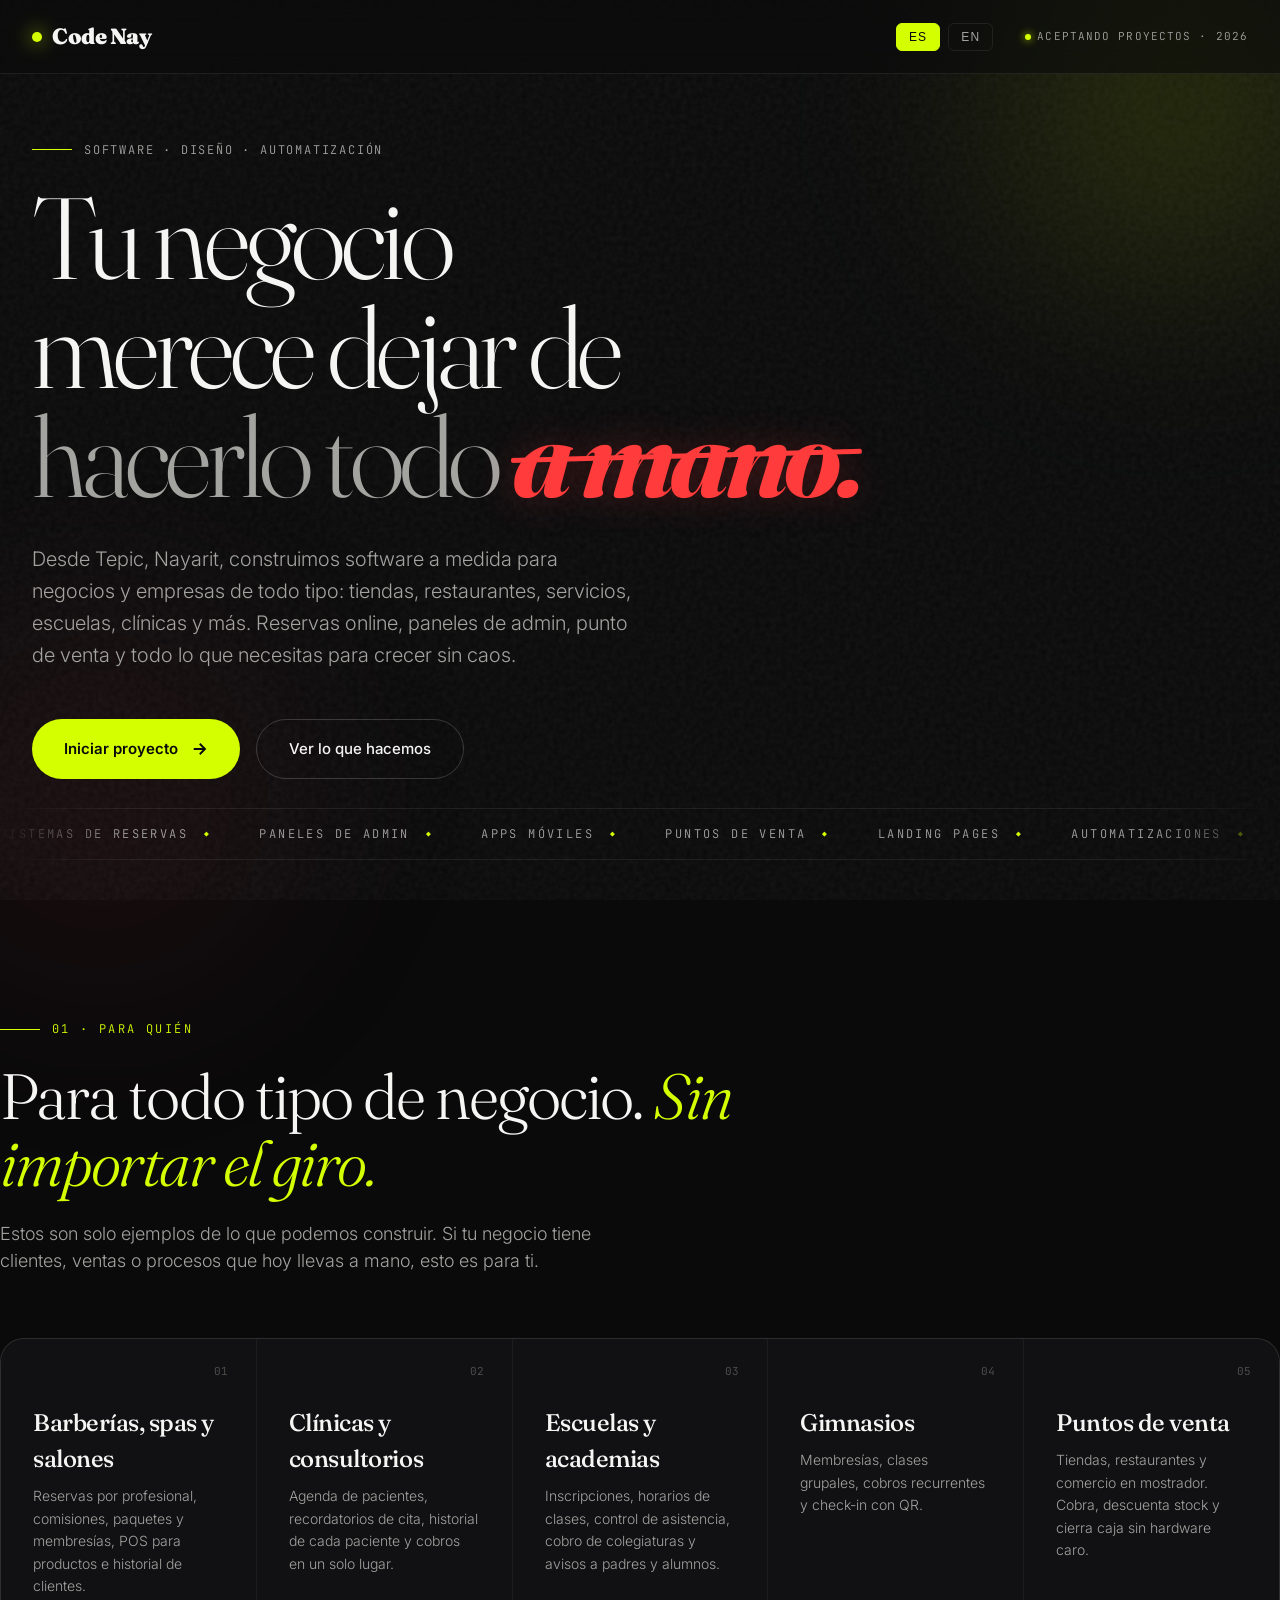
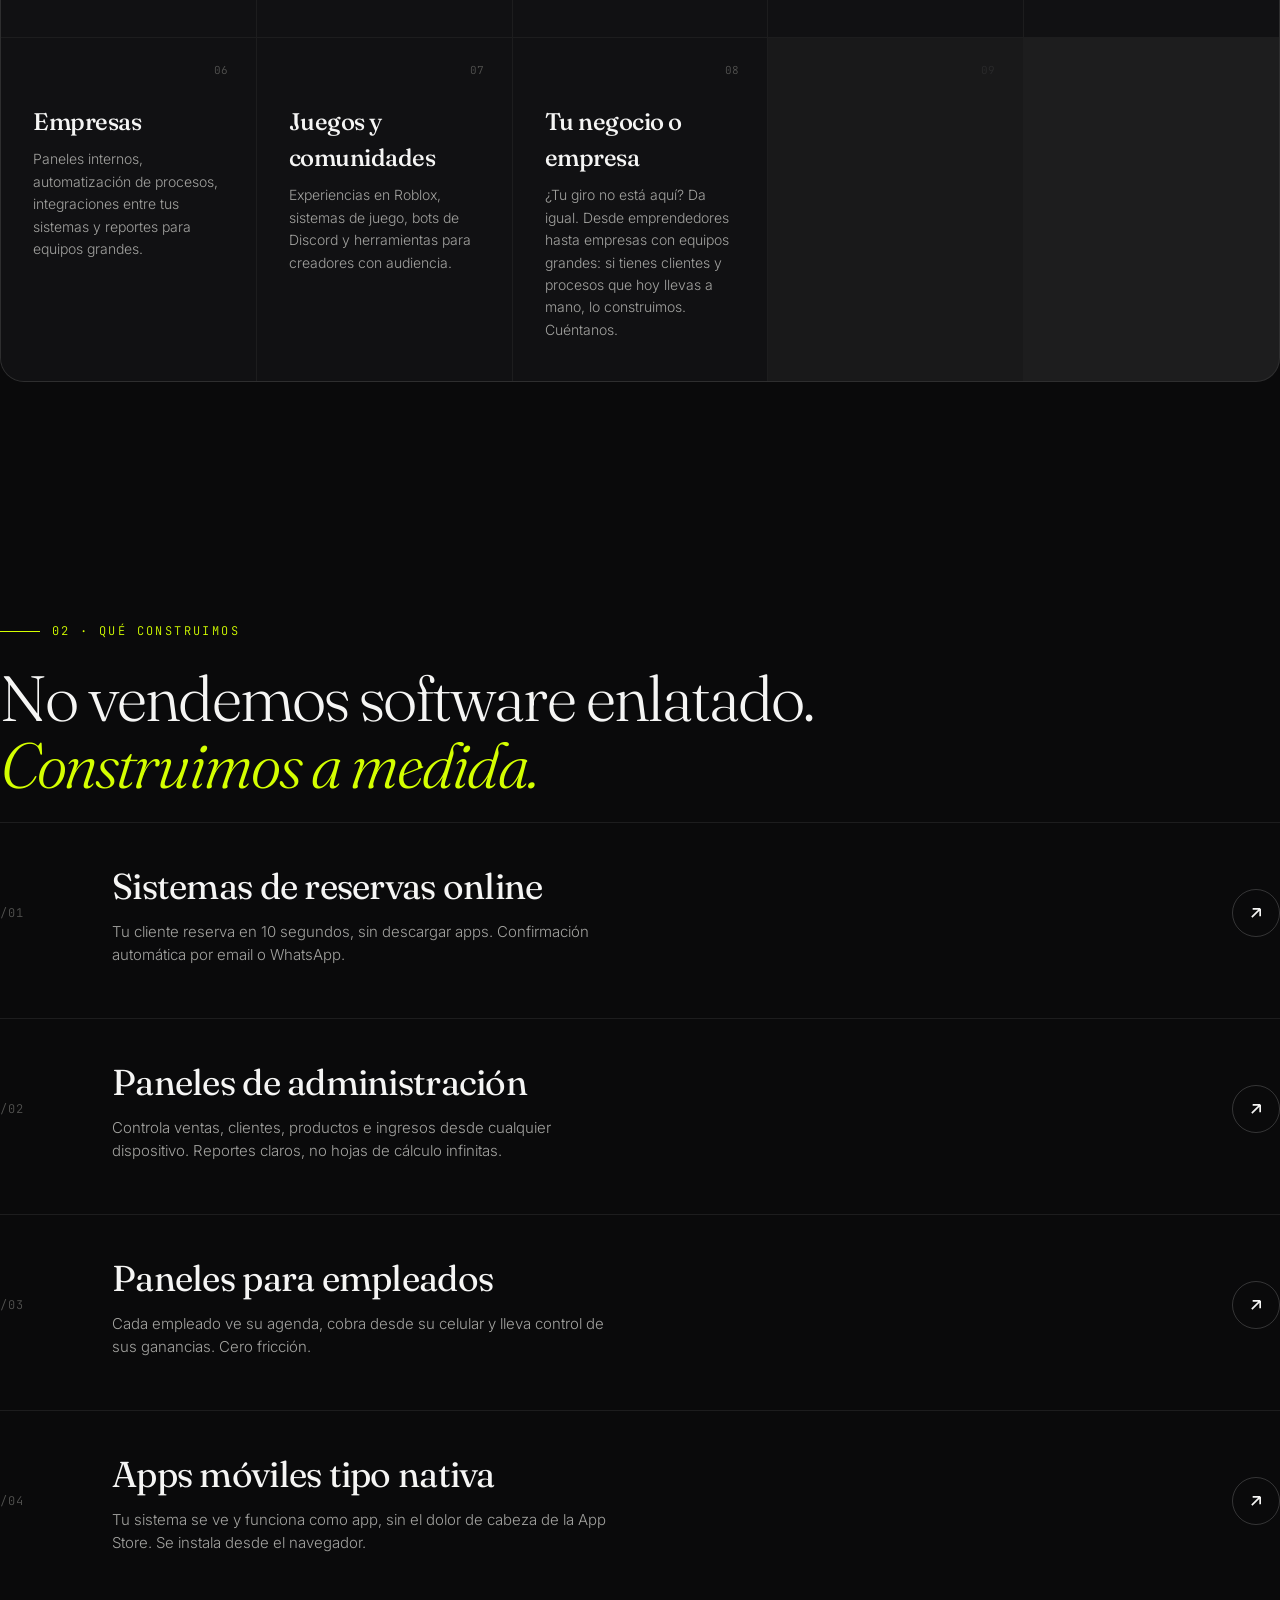
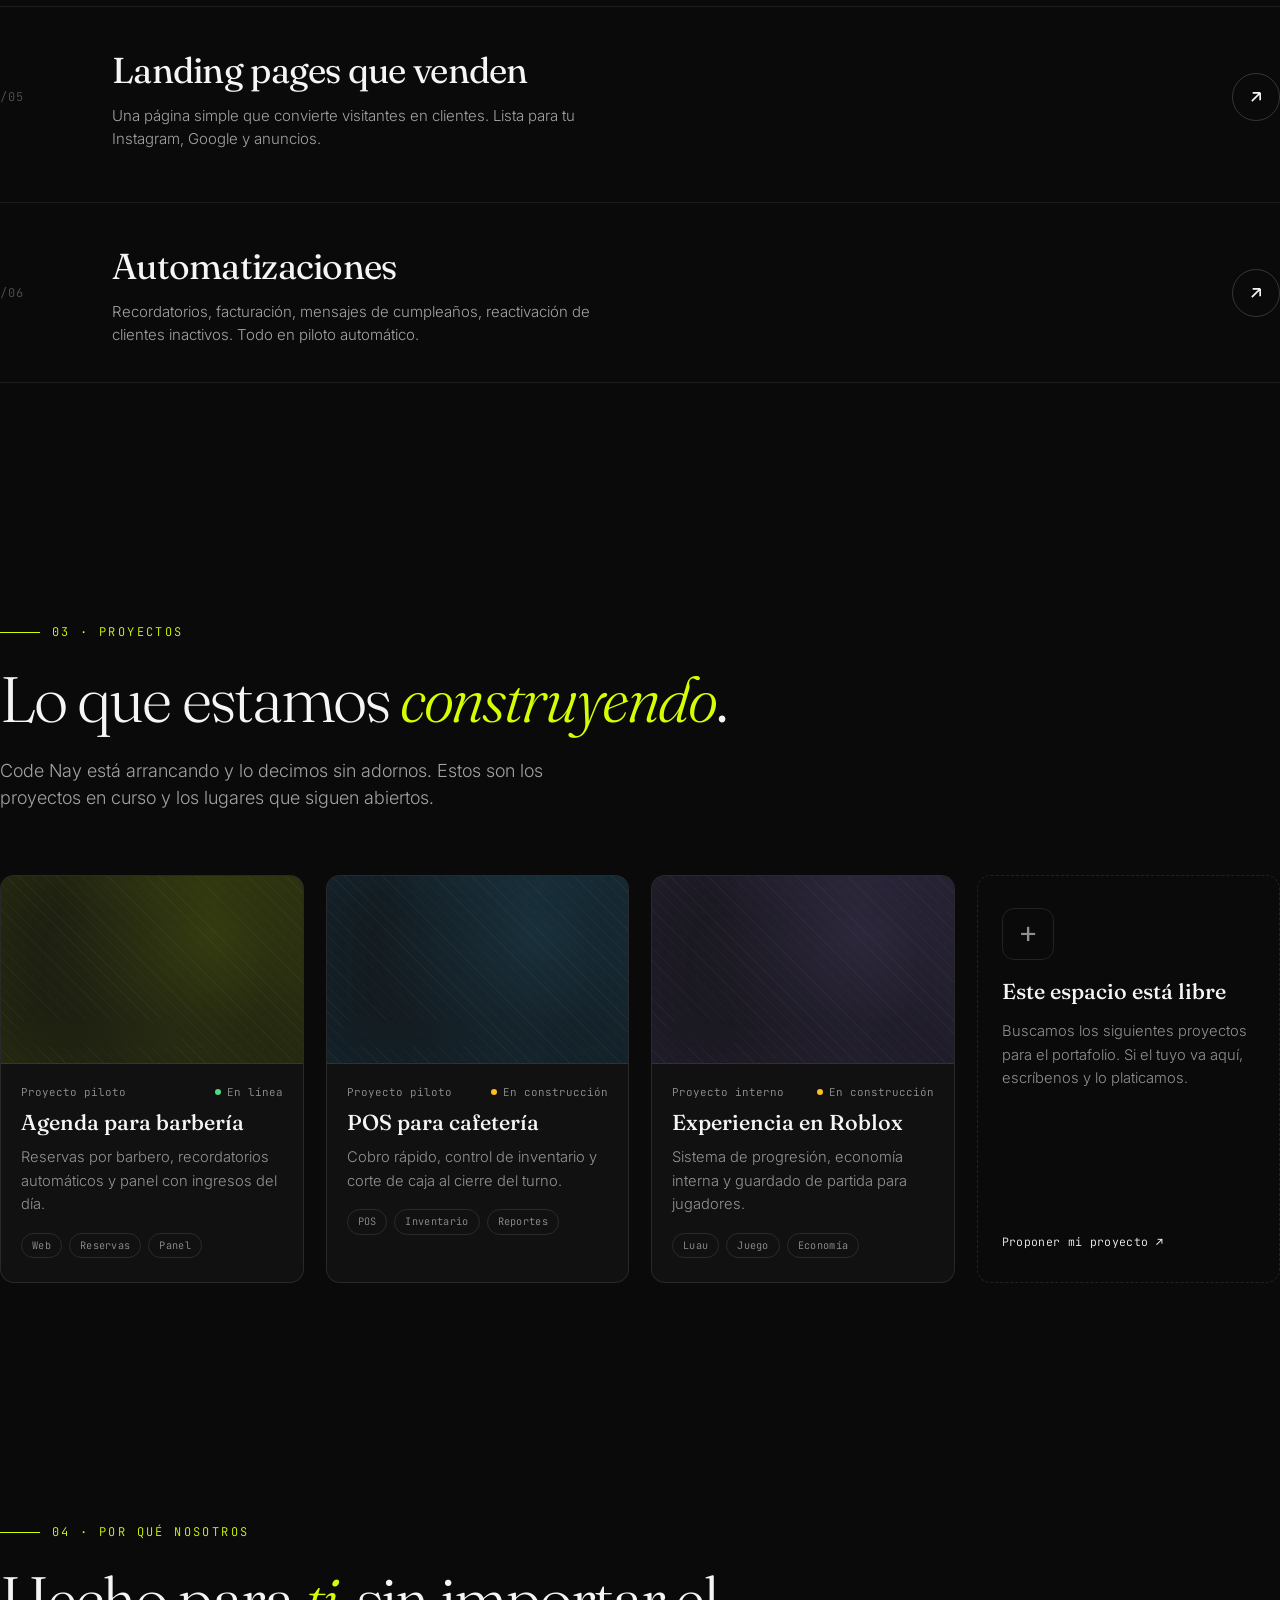
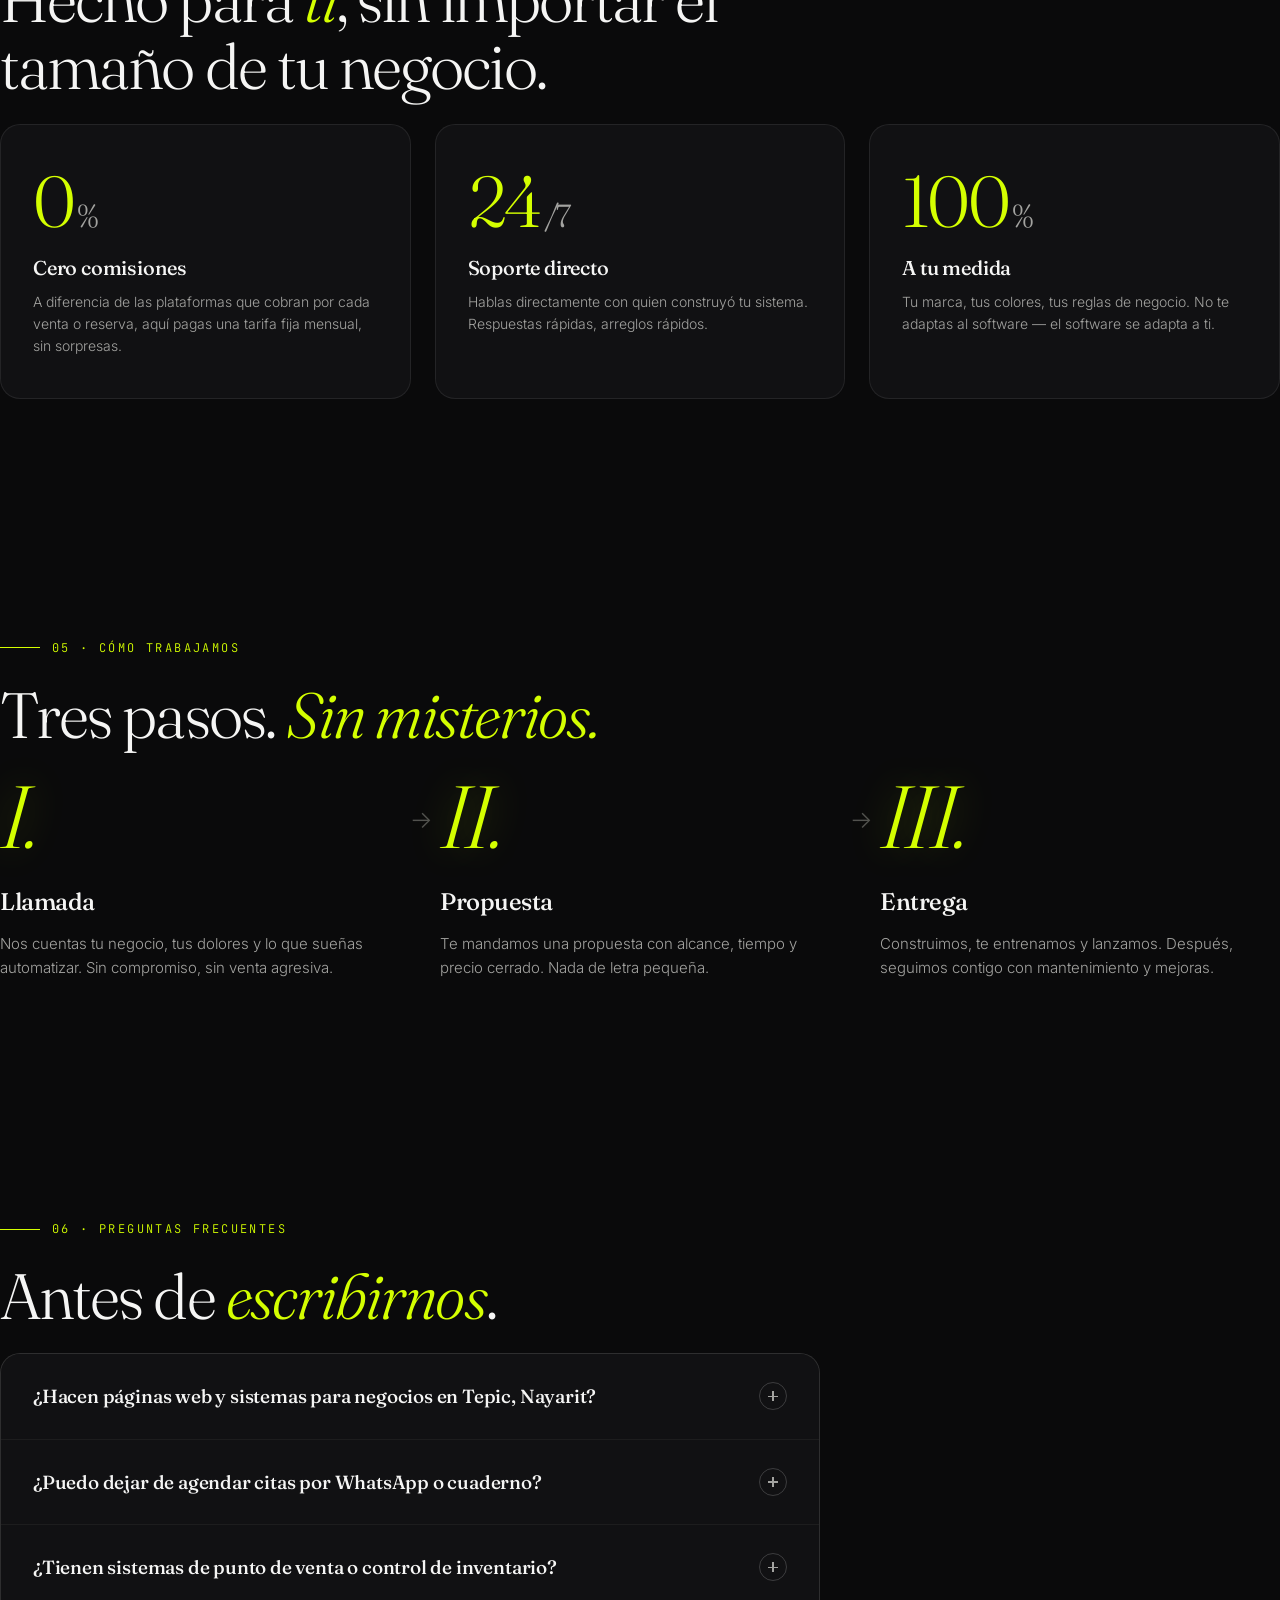
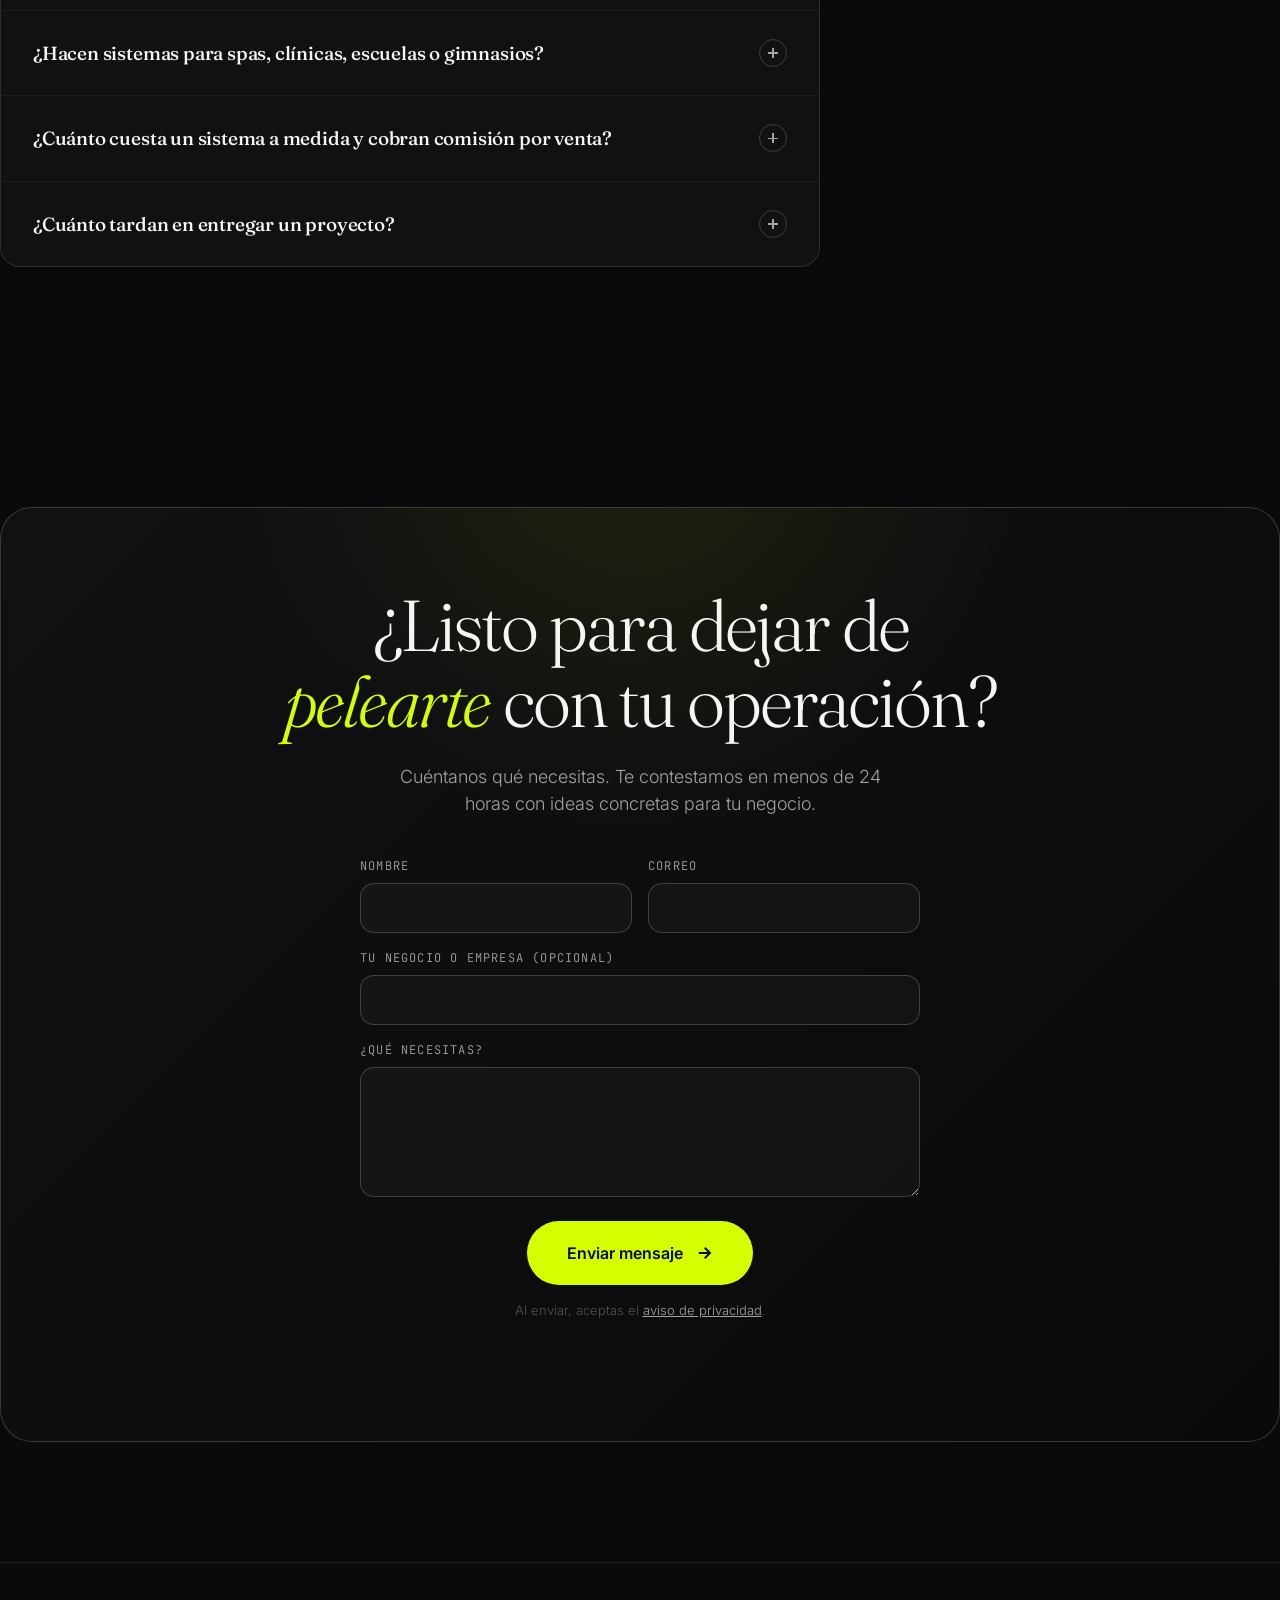
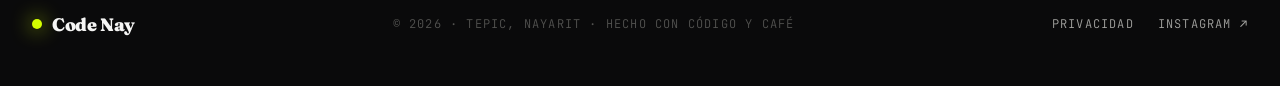
==== commit 1c3a0deb: "Agrega sección de preguntas frecuentes (FAQ) para SEO local - Acordeón bilingüe con 6 preguntas orie" ====
--- a/index.html
+++ b/index.html
@@ -78,6 +78,46 @@
 }
 </script>
 
+<!-- Preguntas frecuentes: mismas preguntas y respuestas visibles en la sección FAQ -->
+<script type="application/ld+json">
+{
+  "@context": "https://schema.org",
+  "@type": "FAQPage",
+  "mainEntity": [
+    {
+      "@type": "Question",
+      "name": "¿Hacen páginas web y sistemas para negocios en Tepic, Nayarit?",
+      "acceptedAnswer": { "@type": "Answer", "text": "Sí. Somos un estudio de desarrollo con sede en Tepic y trabajamos con negocios de todo Nayarit, además de clientes en el resto de México. Diseñamos páginas web y construimos sistemas a medida: reservas, punto de venta, paneles de administración y automatizaciones." }
+    },
+    {
+      "@type": "Question",
+      "name": "¿Puedo dejar de agendar citas por WhatsApp o cuaderno?",
+      "acceptedAnswer": { "@type": "Answer", "text": "Sí, es justo lo que más pedimos. Construimos sistemas de reservas y agenda en línea: tu cliente reserva solo, te llegan recordatorios automáticos y tú ves todo en un panel, sin perseguir mensajes ni anotar en papel." }
+    },
+    {
+      "@type": "Question",
+      "name": "¿Tienen sistemas de punto de venta o control de inventario?",
+      "acceptedAnswer": { "@type": "Answer", "text": "Sí. Hacemos puntos de venta para tiendas, restaurantes y comercio en mostrador: cobro, descuento de stock automático y corte de caja, sin depender de hardware caro ni de plataformas que cobran comisión por venta." }
+    },
+    {
+      "@type": "Question",
+      "name": "¿Hacen sistemas para spas, clínicas, escuelas o gimnasios?",
+      "acceptedAnswer": { "@type": "Answer", "text": "Sí, y también para negocios que no encajan en ningún molde. Cada sistema se ajusta a cómo trabajas de verdad: agenda de pacientes para clínicas, inscripciones y colegiaturas para escuelas, membresías para gimnasios, y así con cada giro." }
+    },
+    {
+      "@type": "Question",
+      "name": "¿Cuánto cuesta un sistema a medida y cobran comisión por venta?",
+      "acceptedAnswer": { "@type": "Answer", "text": "No cobramos comisión por cada reserva o venta, a diferencia de plataformas como Booksy. El precio depende de qué necesita tu negocio: en la llamada inicial te mandamos una propuesta con alcance, tiempo y precio cerrado, sin letra pequeña." }
+    },
+    {
+      "@type": "Question",
+      "name": "¿Cuánto tardan en entregar un proyecto?",
+      "acceptedAnswer": { "@type": "Answer", "text": "Varía según el tamaño del sistema, pero trabajamos en tres pasos claros: llamada, propuesta con tiempos definidos, y entrega con entrenamiento incluido. Después seguimos disponibles para mantenimiento y mejoras." }
+    }
+  ]
+}
+</script>
+
 <link rel="preconnect" href="https://fonts.googleapis.com">
 <link rel="preconnect" href="https://fonts.gstatic.com" crossorigin>
 <link href="https://fonts.googleapis.com/css2?family=Fraunces:ital,opsz,wght@0,9..144,300;0,9..144,500;0,9..144,700;0,9..144,900;1,9..144,500&family=JetBrains+Mono:wght@400;500;700&family=Inter:wght@300;400;500;600&display=swap" rel="stylesheet">
@@ -407,6 +447,39 @@
       <h3 data-i18n="process.items.2.title">Entrega</h3>
       <p data-i18n="process.items.2.desc">Construimos, te entrenamos y lanzamos. Después seguimos contigo con mantenimiento y mejoras.</p>
     </div>
+  </div>
+</section>
+
+<!-- FAQ -->
+<section class="section wrap reveal" id="faq">
+  <div class="section-tag" data-i18n="sections.tag6">06 · Preguntas frecuentes</div>
+  <h2 data-i18n="faq.title">Antes de <em>escribirnos</em>.</h2>
+
+  <div class="faq-list">
+    <details class="faq-item">
+      <summary><span data-i18n="faq.items.0.q">¿Hacen páginas web y sistemas para negocios en Tepic, Nayarit?</span><span class="faq-mark"></span></summary>
+      <p data-i18n="faq.items.0.a">Sí. Somos un estudio de desarrollo con sede en Tepic y trabajamos con negocios de todo Nayarit, además de clientes en el resto de México. Diseñamos páginas web y construimos sistemas a medida: reservas, punto de venta, paneles de administración y automatizaciones.</p>
+    </details>
+    <details class="faq-item">
+      <summary><span data-i18n="faq.items.1.q">¿Puedo dejar de agendar citas por WhatsApp o cuaderno?</span><span class="faq-mark"></span></summary>
+      <p data-i18n="faq.items.1.a">Sí, es justo lo que más pedimos. Construimos sistemas de reservas y agenda en línea: tu cliente reserva solo, te llegan recordatorios automáticos y tú ves todo en un panel, sin perseguir mensajes ni anotar en papel.</p>
+    </details>
+    <details class="faq-item">
+      <summary><span data-i18n="faq.items.2.q">¿Tienen sistemas de punto de venta o control de inventario?</span><span class="faq-mark"></span></summary>
+      <p data-i18n="faq.items.2.a">Sí. Hacemos puntos de venta para tiendas, restaurantes y comercio en mostrador: cobro, descuento de stock automático y corte de caja, sin depender de hardware caro ni de plataformas que cobran comisión por venta.</p>
+    </details>
+    <details class="faq-item">
+      <summary><span data-i18n="faq.items.3.q">¿Hacen sistemas para spas, clínicas, escuelas o gimnasios?</span><span class="faq-mark"></span></summary>
+      <p data-i18n="faq.items.3.a">Sí, y también para negocios que no encajan en ningún molde. Cada sistema se ajusta a cómo trabajas de verdad: agenda de pacientes para clínicas, inscripciones y colegiaturas para escuelas, membresías para gimnasios, y así con cada giro.</p>
+    </details>
+    <details class="faq-item">
+      <summary><span data-i18n="faq.items.4.q">¿Cuánto cuesta un sistema a medida y cobran comisión por venta?</span><span class="faq-mark"></span></summary>
+      <p data-i18n="faq.items.4.a">No cobramos comisión por cada reserva o venta, a diferencia de plataformas como Booksy. El precio depende de qué necesita tu negocio: en la llamada inicial te mandamos una propuesta con alcance, tiempo y precio cerrado, sin letra pequeña.</p>
+    </details>
+    <details class="faq-item">
+      <summary><span data-i18n="faq.items.5.q">¿Cuánto tardan en entregar un proyecto?</span><span class="faq-mark"></span></summary>
+      <p data-i18n="faq.items.5.a">Varía según el tamaño del sistema, pero trabajamos en tres pasos claros: llamada, propuesta con tiempos definidos, y entrega con entrenamiento incluido. Después seguimos disponibles para mantenimiento y mejoras.</p>
+    </details>
   </div>
 </section>
 
--- a/styles.css
+++ b/styles.css
@@ -586,6 +586,66 @@
   font-size: 24px;
 }
 .process-step:last-child::after { display: none; }
+
+/* ============ FAQ ============ */
+.faq-list {
+  max-width: 820px;
+  display: grid;
+  gap: 1px;
+  background: var(--line);
+  border: 1px solid var(--line);
+  border-radius: 20px;
+  overflow: hidden;
+}
+.faq-item {
+  background: var(--bg-elev);
+}
+.faq-item summary {
+  list-style: none;
+  cursor: pointer;
+  padding: 28px 32px;
+  display: flex;
+  align-items: center;
+  justify-content: space-between;
+  gap: 24px;
+  font-family: 'Fraunces', serif;
+  font-weight: 500;
+  font-size: 19px;
+  letter-spacing: -0.01em;
+  transition: color 0.3s ease;
+}
+.faq-item summary::-webkit-details-marker { display: none; }
+.faq-item summary:hover { color: var(--neon); }
+.faq-mark {
+  flex-shrink: 0;
+  width: 28px;
+  height: 28px;
+  border-radius: 50%;
+  border: 1px solid var(--line-strong);
+  display: flex;
+  align-items: center;
+  justify-content: center;
+  position: relative;
+}
+.faq-mark::before,
+.faq-mark::after {
+  content: '';
+  position: absolute;
+  background: var(--ink-dim);
+  transition: transform 0.3s ease;
+}
+.faq-mark::before { width: 10px; height: 1.5px; }
+.faq-mark::after { width: 1.5px; height: 10px; }
+.faq-item[open] summary { color: var(--neon); }
+.faq-item[open] .faq-mark::after { transform: rotate(90deg) scale(0); }
+.faq-item[open] .faq-mark::before { background: var(--neon); }
+.faq-item p {
+  padding: 0 32px 28px;
+  max-width: 640px;
+  color: var(--ink-dim);
+  font-size: 15px;
+  line-height: 1.7;
+}
 
 /* ============ CTA ============ */
 .cta-section {
@@ -779,6 +839,8 @@
   .service-num { display: none; }
   .service-row:hover { padding-left: 0; }
   .process-step::after { display: none; }
+  .faq-item summary { padding: 22px 20px; font-size: 17px; gap: 16px; }
+  .faq-item p { padding: 0 20px 22px; }
   .cta-wrap { padding: 60px 24px; }
   .form-row { grid-template-columns: 1fr; }
   .contact-form .btn-primary { justify-self: stretch; }
